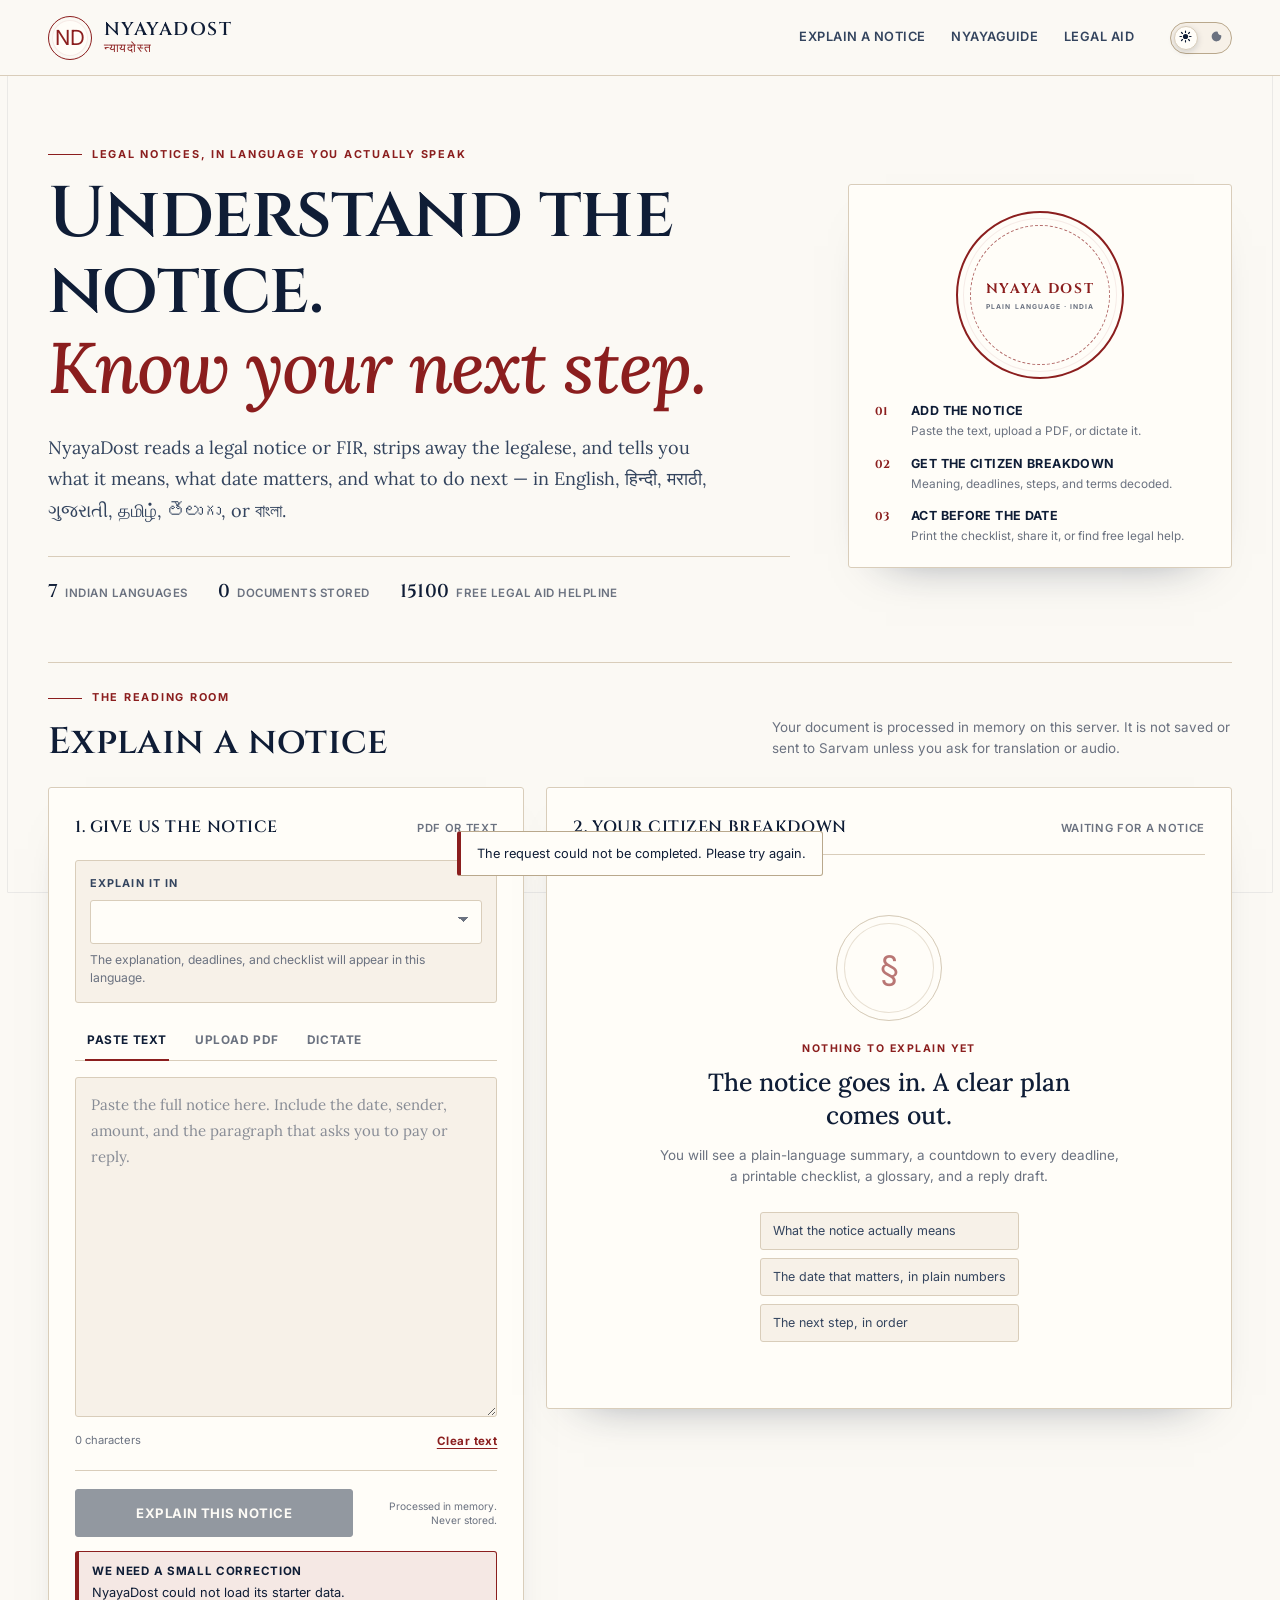
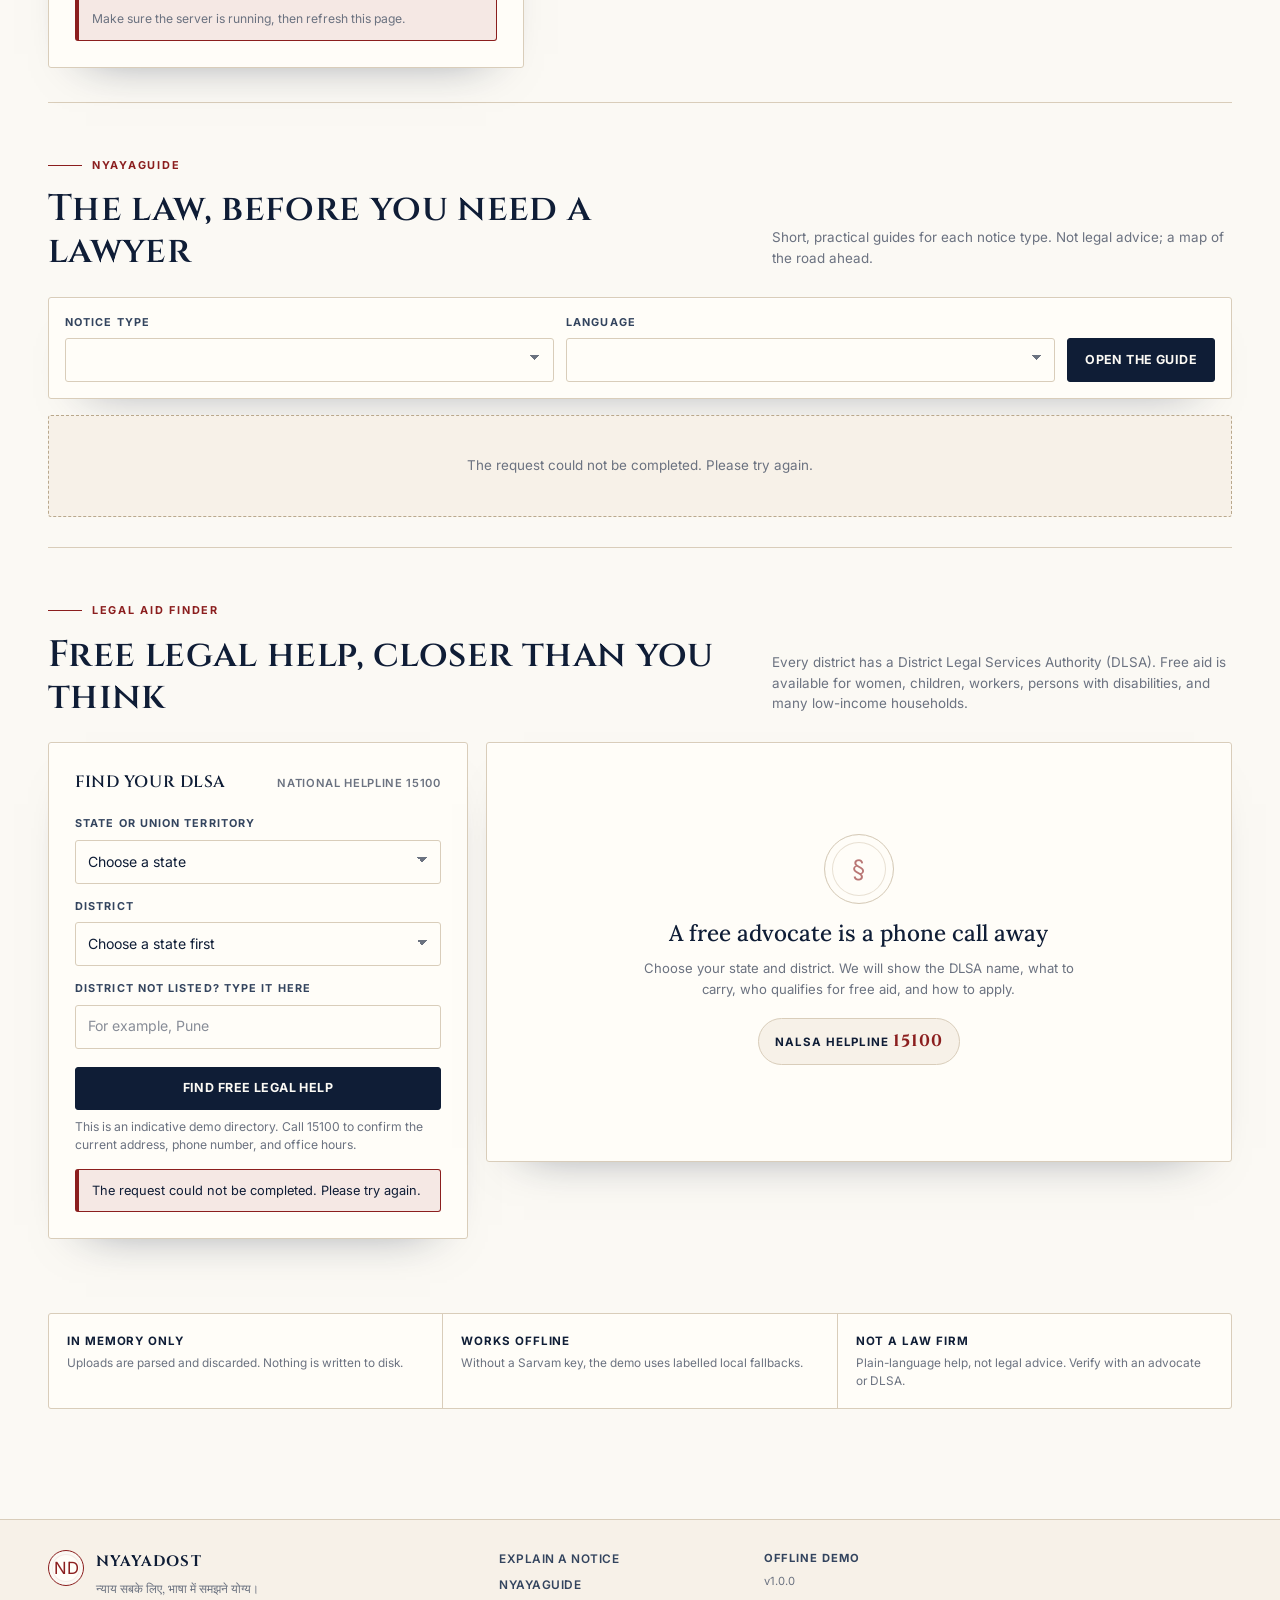
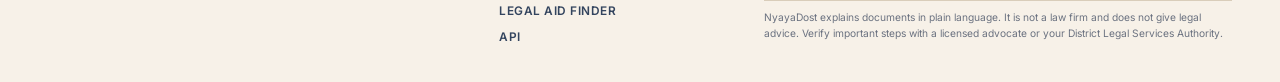
==== templates/index.html @ 3af2fdf5 "Removed Unnecessary Notices" ====
<!doctype html>
<html lang="en" data-theme="light">
<head>
  <meta charset="utf-8">
  <meta name="viewport" content="width=device-width, initial-scale=1">
  <meta name="description" content="NyayaDost explains Indian legal notices and FIRs in plain language, with deadlines, next steps, audio, and free legal aid.">
  <meta name="theme-color" content="#FBF9F4" media="(prefers-color-scheme: light)">
  <meta name="theme-color" content="#0D1117" media="(prefers-color-scheme: dark)">
  <title>NyayaDost — Legal notices in plain language</title>
  <script src="/static/js/theme-init.js"></script>
  <link rel="icon" href="/static/favicon.svg" type="image/svg+xml">
  <link rel="preconnect" href="https://fonts.googleapis.com">
  <link rel="preconnect" href="https://fonts.gstatic.com" crossorigin>
  <link href="https://fonts.googleapis.com/css2?family=Cinzel:wght@500;600;700&family=Inter:wght@400;500;600;700&family=Lora:ital,wght@0,400;0,500;0,600;1,400;1,500&display=swap" rel="stylesheet">
  <link rel="stylesheet" href="/static/css/styles.css">
  <script src="/static/js/app.js" defer></script>
</head>
<body>
  <a class="skip-link" href="#main">Skip to the main content</a>

  <header class="site-header">
    <div class="header-inner">
      <a class="brand" href="/" aria-label="NyayaDost home">
        <span class="brand-seal" aria-hidden="true">ND</span>
        <span class="brand-text">
          <span class="brand-name">NyayaDost</span>
          <span class="brand-native">न्यायदोस्त</span>
        </span>
      </a>

      <nav class="site-nav" aria-label="Primary navigation">
        <a href="#workspace">Explain a notice</a>
        <a href="#guide">NyayaGuide</a>
        <a href="#legal-aid">Legal Aid</a>
      </nav>

      <div class="header-actions">
        <span class="mode-chip" id="mode-chip" hidden></span>
        <button class="theme-toggle" id="theme-toggle" type="button" aria-label="Switch to dark mode" aria-pressed="false">
          <span class="theme-icon theme-icon-sun" aria-hidden="true"><svg class="icon" viewBox="0 0 16 16" width="13" height="13" fill="none" stroke="currentColor" stroke-width="1.4" stroke-linecap="round"><circle cx="8" cy="8" r="3.2" fill="currentColor" stroke="none"/><path d="M8 1.2v1.8M8 13v1.8M1.2 8H3M13 8h1.8M3.05 3.05l1.27 1.27M11.68 11.68l1.27 1.27M12.95 3.05l-1.27 1.27M4.32 11.68l-1.27 1.27"/></svg></span>
          <span class="theme-icon theme-icon-moon" aria-hidden="true"><svg class="icon" viewBox="0 0 16 16" width="13" height="13" fill="currentColor"><path d="M9.5 2.2A6 6 0 1 0 13.8 6.5 4.7 4.7 0 0 1 9.5 2.2z"/></svg></span>
          <span class="theme-knob" aria-hidden="true"></span>
        </button>
      </div>
    </div>
  </header>

  <main id="main">
    <section class="hero" aria-labelledby="hero-title">
      <div class="hero-copy">
        <p class="eyebrow"><span class="eyebrow-rule" aria-hidden="true"></span> Legal notices, in language you actually speak</p>
        <h1 id="hero-title">Understand the notice.<br><em>Know your next step.</em></h1>
        <p class="hero-lede">
          NyayaDost reads a legal notice or FIR, strips away the legalese, and tells you what it means,
          what date matters, and what to do next — in English, हिन्दी, मराठी, ગુજરાતી, தமிழ், తెలుగు, or বাংলা.
        </p>
        <div class="hero-meta" aria-label="Key promises">
          <span><strong>7</strong> Indian languages</span>
          <span><strong>0</strong> documents stored</span>
          <span><strong>15100</strong> free legal aid helpline</span>
        </div>
      </div>

      <aside class="hero-seal-card" aria-label="How NyayaDost works">
        <div class="seal" aria-hidden="true">
          <span class="seal-ring"></span>
          <span class="seal-center">
            <span class="seal-title">NYAYA DOST</span>
            <span class="seal-sub">PLAIN LANGUAGE · INDIA</span>
          </span>
        </div>
        <ol class="how-list">
          <li><span>01</span><div><strong>Add the notice</strong><p>Paste the text, upload a PDF, or dictate it.</p></div></li>
          <li><span>02</span><div><strong>Get the citizen breakdown</strong><p>Meaning, deadlines, steps, and terms decoded.</p></div></li>
          <li><span>03</span><div><strong>Act before the date</strong><p>Print the checklist, share it, or find free legal help.</p></div></li>
        </ol>
      </aside>
    </section>

    <section class="workspace" id="workspace" aria-labelledby="workspace-title">
      <div class="section-heading">
        <div>
          <p class="eyebrow"><span class="eyebrow-rule" aria-hidden="true"></span> The reading room</p>
          <h2 id="workspace-title">Explain a notice</h2>
        </div>
        <p class="section-note">Your document is processed in memory on this server. It is not saved or sent to Sarvam unless you ask for translation or audio.</p>
      </div>

      <div class="workspace-grid">
        <section class="panel input-panel" aria-labelledby="input-title">
          <div class="panel-head">
            <h3 id="input-title">1. Give us the notice</h3>
            <span class="panel-note">PDF or text</span>
          </div>

          <div class="language-field">
            <label for="language-select">Explain it in</label>
            <select id="language-select" aria-describedby="language-help"></select>
            <p id="language-help" class="field-hint">The explanation, deadlines, and checklist will appear in this language.</p>
          </div>

          <div class="input-tabs" role="tablist" aria-label="How to add the notice">
            <button type="button" class="input-tab is-active" id="tab-button-text" role="tab" aria-selected="true" aria-controls="tab-text" data-input-tab="text">Paste text</button>
            <button type="button" class="input-tab" id="tab-button-upload" role="tab" aria-selected="false" aria-controls="tab-upload" data-input-tab="upload">Upload PDF</button>
            <button type="button" class="input-tab" id="tab-button-dictate" role="tab" aria-selected="false" aria-controls="tab-dictate" data-input-tab="dictate">Dictate</button>
          </div>

          <div class="tab-panel" id="tab-text" role="tabpanel" aria-labelledby="tab-button-text">
            <label class="sr-only" for="notice-text">Paste the notice text</label>
            <textarea id="notice-text" rows="12" spellcheck="true" placeholder="Paste the full notice here. Include the date, sender, amount, and the paragraph that asks you to pay or reply."></textarea>
            <div class="textarea-meta">
              <span id="char-count">0 characters</span>
              <button type="button" class="text-button" id="clear-text">Clear text</button>
            </div>
          </div>

          <div class="tab-panel" id="tab-upload" role="tabpanel" aria-labelledby="tab-button-upload" hidden>
            <div class="dropzone" id="dropzone" tabindex="0" role="button" aria-label="Choose or drop a PDF notice">
              <strong>Drop a PDF here</strong>
              <span>or choose a file from your device</span>
              <span class="dropzone-hint">Text-based PDFs only · up to <span id="upload-limit">10</span> MB</span>
              <input type="file" id="pdf-input" accept="application/pdf,.pdf" hidden>
            </div>

            <div class="file-preview" id="file-preview" hidden>
              <div class="file-preview-head">
                <div>
                  <strong id="file-name">notice.pdf</strong>
                  <span id="file-size" class="field-hint"></span>
                </div>
                <button type="button" class="text-button" id="remove-file">Remove</button>
              </div>
              <div class="pdf-frame-wrap">
                <iframe id="pdf-frame" title="Preview of the selected PDF"></iframe>
              </div>
              <div class="pdf-controls" role="group" aria-label="PDF preview controls">
                <button type="button" class="button tiny" data-pdf-zoom="page-width">Fit width</button>
                <button type="button" class="button tiny" data-pdf-zoom="100">100%</button>
                <a class="button tiny" id="pdf-open" href="#" target="_blank" rel="noopener">Open in new tab</a>
              </div>
            </div>
            <p class="field-hint">Scanned image PDFs have no selectable text. If we cannot read yours, paste the text in the text tab.</p>
          </div>

          <div class="tab-panel" id="tab-dictate" role="tabpanel" aria-labelledby="tab-button-dictate" hidden>
            <div class="dictate-box">
              <button type="button" class="record-button" id="record-button" aria-pressed="false">
                <span class="record-dot" aria-hidden="true"></span>
                <span id="record-label">Start recording</span>
              </button>
              <p class="record-timer" id="record-timer">00:00</p>
              <p class="field-hint" id="record-hint">Speak the notice aloud. Your browser may ask for microphone permission.</p>
              <div class="record-actions" id="record-actions" hidden>
                <button type="button" class="button tiny" id="record-stop">Stop</button>
                <button type="button" class="button tiny" id="record-discard">Discard</button>
              </div>
              <audio id="record-playback" controls hidden></audio>
              <button type="button" class="button ghost" id="use-transcript" hidden>Use this transcript</button>
            </div>
            <p class="field-hint">No microphone? Upload an audio file instead.</p>
            <label class="file-inline">
              <span>Audio file</span>
              <input type="file" id="audio-input" accept="audio/*">
            </label>
          </div>

          <div class="input-actions">
            <button type="button" class="button primary" id="analyze-button" disabled>
              Explain this notice
            </button>
            <p class="privacy-note">Processed in memory. Never stored.</p>
          </div>
          <div class="inline-alert" id="input-error" role="alert" hidden></div>
        </section>

        <section class="panel result-panel" aria-labelledby="result-title" aria-live="polite">
          <div class="panel-head result-panel-head">
            <h3 id="result-title">2. Your citizen breakdown</h3>
            <span class="panel-note" id="result-panel-note">Waiting for a notice</span>
          </div>

          <div class="processing" id="processing" hidden aria-live="polite">
            <div class="processing-seal" aria-hidden="true"></div>
            <p class="processing-title">Reading the notice carefully</p>
            <ol class="processing-stages" id="processing-stages">
              <li data-stage="parse"><span class="stage-mark" aria-hidden="true"></span><div><strong>Parsing clauses</strong><p>Finding the sender, dates, amount, and legal sections.</p></div></li>
              <li data-stage="distil"><span class="stage-mark" aria-hidden="true"></span><div><strong>Distilling legalese</strong><p>Turning formal phrases into a plain-language explanation.</p></div></li>
              <li data-stage="translate"><span class="stage-mark" aria-hidden="true"></span><div><strong>Translating into vernacular</strong><p>Writing the summary, deadlines, and checklist in your language.</p></div></li>
            </ol>
          </div>

          <div class="empty-state" id="empty-state">
            <div class="empty-seal" aria-hidden="true">§</div>
            <p class="empty-kicker">Nothing to explain yet</p>
            <h4>The notice goes in. A clear plan comes out.</h4>
            <p>You will see a plain-language summary, a countdown to every deadline, a printable checklist, a glossary, and a reply draft.</p>
            <ul class="empty-list">
              <li>What the notice actually means</li>
              <li>The date that matters, in plain numbers</li>
              <li>The next step, in order</li>
            </ul>
          </div>

          <div id="result-root" hidden>
            <header class="result-header">
              <div class="result-header-main">
                <p class="result-kicker" id="result-kicker">Notice explained</p>
                <h4 id="result-type">Legal Notice</h4>
                <p class="result-statute" id="result-statute"></p>
              </div>
              <div class="result-header-side">
                <div class="confidence" id="confidence-badge">
                  <span class="confidence-ring" id="confidence-ring" aria-hidden="true"></span>
                  <span><strong id="confidence-value">—</strong><small>match confidence</small></span>
                </div>
                <div class="badge-row" id="badge-row"></div>
              </div>
            </header>

            <div class="result-warning" id="result-warning" hidden></div>

            <div class="result-tabs" role="tablist" aria-label="Result sections">
              <button type="button" class="result-tab is-active" role="tab" aria-selected="true" aria-controls="tab-breakdown" id="result-tab-button-breakdown" data-result-tab="breakdown">Citizen Breakdown</button>
              <button type="button" class="result-tab" role="tab" aria-selected="false" aria-controls="tab-original" id="result-tab-button-original" data-result-tab="original">Original Legalese</button>
              <button type="button" class="result-tab" role="tab" aria-selected="false" aria-controls="tab-glossary" id="result-tab-button-glossary" data-result-tab="glossary">Glossary</button>
              <button type="button" class="result-tab" role="tab" aria-selected="false" aria-controls="tab-reply" id="result-tab-button-reply" data-result-tab="reply">Reply Draft</button>
            </div>

            <div class="result-tab-panel" id="tab-breakdown" role="tabpanel" aria-labelledby="result-tab-button-breakdown">
              <article class="card summary-card">
                <div class="card-kicker"><span id="summary-label">What This Notice Means</span></div>
                <h5 id="summary-title">Summary</h5>
                <p class="summary-body" id="summary-body"></p>
                <div class="summary-actions">
                  <button type="button" class="button ghost small" id="speak-summary">Read aloud</button>
                  <button type="button" class="button ghost small" id="copy-summary">Copy</button>
                </div>
              </article>

              <div class="facts-strip" id="facts-strip" aria-label="Key facts"></div>

              <section class="deadline-section" aria-labelledby="deadline-title">
                <div class="card-heading">
                  <div>
                    <p class="card-kicker"><span id="deadline-label">Critical Deadlines</span></p>
                    <h5 id="deadline-title">The dates that matter</h5>
                  </div>
                  <p class="card-note">Counted from today in India Standard Time.</p>
                </div>
                <div class="deadline-grid" id="deadline-grid"></div>
              </section>

              <section class="card steps-card" aria-labelledby="steps-title">
                <div class="card-heading">
                  <div>
                    <p class="card-kicker"><span id="steps-label">Immediate Next Steps</span></p>
                    <h5 id="steps-title">Your checklist</h5>
                  </div>
                  <div class="steps-actions">
                    <button type="button" class="button tiny" id="print-button">Print</button>
                    <button type="button" class="button tiny" id="share-button">Share</button>
                  </div>
                </div>
                <div class="progress-track" aria-hidden="true"><span class="progress-fill" id="steps-progress-bar"></span></div>
                <p class="progress-label" id="steps-progress-label">0 of 0 steps completed</p>
                <ul class="steps-list" id="steps-list"></ul>
              </section>

              <section class="card audio-card" id="audio-card" aria-labelledby="audio-title">
                <div class="card-heading">
                  <div>
                    <p class="card-kicker"><span id="audio-label">Listen to this explanation</span></p>
                    <h5 id="audio-title">Audio in your language</h5>
                  </div>
                  <button type="button" class="button ghost small" id="audio-load">Load audio</button>
                </div>
                <div class="audio-player" id="audio-player" hidden>
                  <button type="button" class="play-button" id="audio-play" aria-label="Play audio">Play</button>
                  <div class="wave-wrap">
                    <canvas id="waveform" width="720" height="64" aria-hidden="true"></canvas>
                    <div class="wave-progress" id="wave-progress"></div>
                  </div>
                  <span class="audio-time" id="audio-time">0:00 / 0:00</span>
                </div>
                <div class="audio-controls" id="audio-controls" hidden>
                  <div class="speed-group" role="group" aria-label="Playback speed">
                    <button type="button" class="speed-button" data-speed="0.75">0.75×</button>
                    <button type="button" class="speed-button is-active" data-speed="1">1×</button>
                    <button type="button" class="speed-button" data-speed="1.25">1.25×</button>
                  </div>
                  <button type="button" class="button ghost small" id="device-voice">Use device voice</button>
                </div>
                <p class="field-hint" id="audio-note">Load a spoken explanation from Sarvam Bulbul, or use your device voice.</p>
              </section>
            </div>

            <div class="result-tab-panel" id="tab-original" role="tabpanel" aria-labelledby="result-tab-button-original" hidden>
              <div class="original-grid">
                <section class="card">
                  <div class="card-kicker"><span id="original-label">Original Legalese</span></div>
                  <pre class="original-text" id="original-text"></pre>
                </section>
                <section class="card translation-card">
                  <div class="card-kicker">Vernacular translation</div>
                  <p class="field-hint">Translate the original wording with Sarvam Mayura. In offline mode, key legal terms are replaced from a phrasebook and clearly labelled.</p>
                  <button type="button" class="button ghost small" id="translate-button">Translate the original</button>
                  <div class="inline-alert" id="translation-warning" role="status" hidden></div>
                  <pre class="translated-text" id="translated-text" hidden></pre>
                </section>
              </div>
            </div>

            <div class="result-tab-panel" id="tab-glossary" role="tabpanel" aria-labelledby="result-tab-button-glossary" hidden>
              <section class="card">
                <div class="card-kicker"><span id="glossary-label">Legal Terms, Decoded</span></div>
                <h5>Every term that could slow you down</h5>
                <dl class="glossary-list" id="glossary-list"></dl>
              </section>
            </div>

            <div class="result-tab-panel" id="tab-reply" role="tabpanel" aria-labelledby="result-tab-button-reply" hidden>
              <section class="card reply-card">
                <div class="card-kicker"><span id="reply-label">Reply Draft</span></div>
                <h5 id="reply-subject">Reply to the notice</h5>
                <p class="reply-note" id="reply-note"></p>
                <pre class="reply-template" id="reply-template"></pre>
                <div class="reply-actions">
                  <button type="button" class="button tiny" id="copy-reply">Copy draft</button>
                  <button type="button" class="button tiny" id="print-reply">Print draft</button>
                </div>
              </section>
            </div>

            <p class="result-disclaimer" id="result-disclaimer"></p>
          </div>
        </section>
      </div>
    </section>

    <section class="guide-section" id="guide" aria-labelledby="guide-title">
      <div class="section-heading">
        <div>
          <p class="eyebrow"><span class="eyebrow-rule" aria-hidden="true"></span> NyayaGuide</p>
          <h2 id="guide-title">The law, before you need a lawyer</h2>
        </div>
        <p class="section-note">Short, practical guides for each notice type. Not legal advice; a map of the road ahead.</p>
      </div>

      <div class="guide-controls">
        <div class="field">
          <label for="guide-type">Notice type</label>
          <select id="guide-type"></select>
        </div>
        <div class="field">
          <label for="guide-language">Language</label>
          <select id="guide-language"></select>
        </div>
        <button type="button" class="button primary" id="guide-load">Open the guide</button>
      </div>

      <div class="guide-content" id="guide-content" aria-live="polite">
        <div class="loading-block" id="guide-loading" hidden><span class="mini-spinner" aria-hidden="true"></span> Opening the guide…</div>
        <div class="guide-empty" id="guide-empty">
          <p>Choose a notice type to see the overview, documents to collect, timeline, common mistakes, and when to call a lawyer.</p>
        </div>
        <div id="guide-root" hidden>
          <div class="guide-header">
            <div>
              <p class="card-kicker" id="guide-type-label">NyayaGuide</p>
              <h3 id="guide-title-text">Guide</h3>
              <p class="guide-overview" id="guide-overview"></p>
            </div>
            <aside class="guide-native">
              <p class="card-kicker">In your language</p>
              <p id="guide-native-summary"></p>
            </aside>
          </div>
          <div class="guide-grid">
            <section class="card guide-steps-card">
              <h4>What to do, in order</h4>
              <ol class="guide-steps" id="guide-steps"></ol>
            </section>
            <aside class="guide-side">
              <section class="card">
                <h4>Documents to collect</h4>
                <ul class="plain-list" id="guide-documents"></ul>
              </section>
              <section class="card">
                <h4>When to call a lawyer</h4>
                <ul class="plain-list flag-list" id="guide-flags"></ul>
              </section>
            </aside>
            <section class="card">
              <h4>Timeline</h4>
              <ol class="timeline" id="guide-timeline"></ol>
            </section>
            <section class="card">
              <h4>Common mistakes</h4>
              <ul class="plain-list mistake-list" id="guide-mistakes"></ul>
            </section>
            <section class="card">
              <h4>Points for your reply</h4>
              <ul class="plain-list" id="guide-reply-points"></ul>
            </section>
            <aside class="card guide-disclaimer-card">
              <p class="card-kicker">Before you act</p>
              <p id="guide-disclaimer"></p>
            </aside>
          </div>
        </div>
      </div>
    </section>

    <section class="aid-section" id="legal-aid" aria-labelledby="aid-title">
      <div class="section-heading">
        <div>
          <p class="eyebrow"><span class="eyebrow-rule" aria-hidden="true"></span> Legal Aid Finder</p>
          <h2 id="aid-title">Free legal help, closer than you think</h2>
        </div>
        <p class="section-note">Every district has a District Legal Services Authority (DLSA). Free aid is available for women, children, workers, persons with disabilities, and many low-income households.</p>
      </div>

      <div class="aid-grid">
        <form class="panel aid-form" id="aid-form">
          <div class="panel-head">
            <h3>Find your DLSA</h3>
            <span class="panel-note">National helpline 15100</span>
          </div>
          <div class="field">
            <label for="aid-state">State or Union Territory</label>
            <select id="aid-state" required>
              <option value="">Choose a state</option>
            </select>
          </div>
          <div class="field">
            <label for="aid-district">District</label>
            <select id="aid-district" required>
              <option value="">Choose a state first</option>
            </select>
          </div>
          <div class="field">
            <label for="aid-district-other">District not listed? Type it here</label>
            <input type="text" id="aid-district-other" maxlength="80" placeholder="For example, Pune">
          </div>
          <button type="submit" class="button primary" id="aid-submit">Find free legal help</button>
          <p class="field-hint">This is an indicative demo directory. Call 15100 to confirm the current address, phone number, and office hours.</p>
          <div class="inline-alert" id="aid-error" role="alert" hidden></div>
        </form>

        <section class="panel aid-result-panel" aria-live="polite" aria-labelledby="aid-result-title">
          <div class="aid-empty" id="aid-empty">
            <div class="empty-seal small" aria-hidden="true">§</div>
            <h3 id="aid-result-title">A free advocate is a phone call away</h3>
            <p>Choose your state and district. We will show the DLSA name, what to carry, who qualifies for free aid, and how to apply.</p>
            <p class="aid-helpline">NALSA helpline <strong>15100</strong></p>
          </div>
          <div id="aid-root" hidden>
            <div class="aid-result-head">
              <div>
                <p class="card-kicker" id="aid-match-label">District Legal Services Authority</p>
                <h3 id="aid-dlsa-name">DLSA</h3>
                <p class="field-hint" id="aid-address"></p>
              </div>
              <span class="aid-badge" id="aid-badge">Matched</span>
            </div>
            <dl class="aid-facts">
              <div><dt>Helpline</dt><dd id="aid-phone"></dd></div>
              <div><dt>Hours</dt><dd id="aid-hours"></dd></div>
              <div><dt>Website</dt><dd><a id="aid-website" href="https://nalsa.gov.in" target="_blank" rel="noopener">nalsa.gov.in</a></dd></div>
            </dl>
            <p class="aid-note" id="aid-note"></p>
            <div class="aid-lists">
              <section><h4>Who can get free aid</h4><ul class="plain-list" id="aid-eligibility"></ul></section>
              <section><h4>What to carry</h4><ul class="plain-list" id="aid-documents"></ul></section>
              <section class="wide"><h4>How to apply</h4><ol class="guide-steps compact" id="aid-steps"></ol></section>
            </div>
          </div>
        </section>
      </div>
    </section>

    <section class="trust-strip" aria-label="Privacy and safety commitments">
      <div><strong>In memory only</strong><p>Uploads are parsed and discarded. Nothing is written to disk.</p></div>
      <div><strong>Works offline</strong><p>Without a Sarvam key, the demo uses labelled local fallbacks.</p></div>
      <div><strong>Not a law firm</strong><p>Plain-language help, not legal advice. Verify with an advocate or DLSA.</p></div>
    </section>
  </main>

  <footer class="site-footer">
    <div class="footer-inner">
      <div class="footer-brand">
        <span class="brand-seal small" aria-hidden="true">ND</span>
        <div>
          <strong>NyayaDost</strong>
          <p>न्याय सबके लिए, भाषा में समझने योग्य।</p>
        </div>
      </div>
      <div class="footer-links">
        <a href="#workspace">Explain a notice</a>
        <a href="#guide">NyayaGuide</a>
        <a href="#legal-aid">Legal Aid Finder</a>
        <a href="/api/docs">API</a>
      </div>
      <div class="footer-meta">
        <p id="footer-mode">Offline demo</p>
        <p><span id="footer-version">v1.0.0</span></p>
        <p class="footer-disclaimer">NyayaDost explains documents in plain language. It is not a law firm and does not give legal advice. Verify important steps with a licensed advocate or your District Legal Services Authority.</p>
      </div>
    </div>
  </footer>

  <div class="toast" id="toast" role="status" aria-live="polite" hidden></div>
</body>
</html>
---- static/css/styles.css ----
/* NyayaDost application styles. */

:root {
  --font-display: "Cinzel", "Georgia", "Times New Roman", serif;
  --font-legal: "Lora", "Georgia", "Times New Roman", serif;
  --font-ui: "Inter", -apple-system, BlinkMacSystemFont, "Segoe UI", Roboto, sans-serif;

  --bg: #fbf9f4;
  --bg-deep: #f2ebe1;
  --surface: #fffdf8;
  --surface-2: #f7f1e8;
  --surface-3: #f1e8db;
  --ink: #0f1d36;
  --ink-soft: #33445e;
  --ink-muted: #6b7280;
  --rule: #d9cdba;
  --rule-strong: #b9a88c;
  --rule-faint: rgba(15, 29, 54, 0.07);
  --stamp: #8b1e1e;
  --stamp-deep: #6f1414;
  --stamp-soft: rgba(139, 30, 30, 0.08);
  --gold: #9a7b4f;
  --gold-soft: rgba(154, 123, 79, 0.13);
  --ok: #2f6b4f;
  --ok-soft: rgba(47, 107, 79, 0.1);
  --warn: #9a5b12;
  --warn-soft: rgba(154, 91, 18, 0.1);
  --danger: #8b1e1e;
  --danger-soft: rgba(139, 30, 30, 0.09);
  --shadow-panel: 0 1px 0 rgba(255, 255, 255, 0.7) inset, 0 24px 48px -38px rgba(15, 29, 54, 0.55);
  --shadow-lift: 0 18px 38px -28px rgba(15, 29, 54, 0.6);
  --focus: 0 0 0 3px rgba(139, 30, 30, 0.22);
  --radius: 3px;
  --header-h: 76px;
  --max-w: 1240px;
  color-scheme: light;
}

[data-theme="dark"] {
  --bg: #0d1117;
  --bg-deep: #0a0e13;
  --surface: #141b24;
  --surface-2: #18212c;
  --surface-3: #1d2733;
  --ink: #e6edf3;
  --ink-soft: #c3ccd6;
  --ink-muted: #8b98a8;
  --rule: #2a3441;
  --rule-strong: #3d4a5c;
  --rule-faint: rgba(230, 237, 243, 0.06);
  --stamp: #c46a5f;
  --stamp-deep: #d98a7f;
  --stamp-soft: rgba(196, 106, 95, 0.13);
  --gold: #c5a880;
  --gold-soft: rgba(197, 168, 128, 0.14);
  --ok: #74b795;
  --ok-soft: rgba(116, 183, 149, 0.12);
  --warn: #d6a35c;
  --warn-soft: rgba(214, 163, 92, 0.13);
  --danger: #e07a6e;
  --danger-soft: rgba(224, 122, 110, 0.12);
  --shadow-panel: 0 1px 0 rgba(255, 255, 255, 0.04) inset, 0 28px 54px -40px rgba(0, 0, 0, 0.9);
  --shadow-lift: 0 22px 42px -30px rgba(0, 0, 0, 0.85);
  --focus: 0 0 0 3px rgba(197, 168, 128, 0.3);
  color-scheme: dark;
}

*,
*::before,
*::after {
  box-sizing: border-box;
}

html {
  scroll-behavior: smooth;
  scroll-padding-top: calc(var(--header-h) + 18px);
  -webkit-text-size-adjust: 100%;
}

body {
  margin: 0;
  min-height: 100vh;
  font-family: var(--font-ui);
  font-size: 16px;
  line-height: 1.6;
  color: var(--ink);
  background-color: var(--bg);
  -webkit-font-smoothing: antialiased;
}

::selection {
  background: var(--stamp);
  color: #fffdf8;
}

img,
svg,
canvas {
  max-width: 100%;
}

a {
  color: inherit;
  text-decoration-color: var(--rule-strong);
  text-underline-offset: 3px;
}

a:hover {
  color: var(--stamp);
  text-decoration-color: var(--stamp);
}

button,
input,
select,
textarea {
  font: inherit;
  color: inherit;
}

button {
  cursor: pointer;
}

[hidden] {
  display: none !important;
}

.sr-only {
  position: absolute;
  width: 1px;
  height: 1px;
  padding: 0;
  margin: -1px;
  overflow: hidden;
  clip: rect(0, 0, 0, 0);
  white-space: nowrap;
  border: 0;
}

.skip-link {
  position: fixed;
  left: 16px;
  top: -80px;
  z-index: 1000;
  padding: 10px 16px;
  background: var(--ink);
  color: var(--bg);
  border-radius: var(--radius);
  transition: top 0.2s ease;
}

.skip-link:focus {
  top: 16px;
}

:focus-visible {
  outline: 2px solid var(--stamp);
  outline-offset: 3px;
}

/* --------------------------------------------------------------------------
   Header
   -------------------------------------------------------------------------- */

.site-header {
  position: sticky;
  top: 0;
  z-index: 100;
  height: var(--header-h);
  border-bottom: 1px solid var(--rule);
  background: var(--bg);
}

.header-inner {
  max-width: var(--max-w);
  height: 100%;
  margin: 0 auto;
  padding: 0 28px;
  display: flex;
  align-items: center;
  gap: 28px;
}

.brand {
  display: inline-flex;
  align-items: center;
  gap: 12px;
  text-decoration: none;
  flex: 0 0 auto;
}

.brand:hover {
  color: var(--ink);
}

.brand-seal {
  width: 44px;
  height: 44px;
  display: grid;
  place-items: center;
  border: 1px solid var(--stamp);
  border-radius: 50%;
  color: var(--stamp);
  font-size: 1.3rem;
  box-shadow: inset 0 0 0 3px var(--bg), inset 0 0 0 4px var(--stamp-soft);
  background: var(--surface);
}

.brand-seal.small {
  width: 36px;
  height: 36px;
  font-size: 1.05rem;
}

.brand-text {
  display: flex;
  flex-direction: column;
  line-height: 1.05;
}

.brand-name {
  font-family: var(--font-display);
  font-size: 1.15rem;
  font-weight: 600;
  letter-spacing: 0.08em;
  text-transform: uppercase;
}

.brand-native {
  margin-top: 3px;
  font-family: var(--font-legal);
  font-size: 0.76rem;
  color: var(--stamp);
  letter-spacing: 0.06em;
}

.site-nav {
  display: flex;
  align-items: center;
  gap: 26px;
  margin-left: auto;
}

.site-nav a {
  position: relative;
  font-size: 0.8rem;
  font-weight: 600;
  letter-spacing: 0.035em;
  text-transform: uppercase;
  text-decoration: none;
  color: var(--ink-soft);
  padding: 8px 0;
}

.site-nav a::after {
  content: "";
  position: absolute;
  left: 0;
  right: 100%;
  bottom: 2px;
  height: 1px;
  background: var(--stamp);
  transition: right 0.25s ease;
}

.site-nav a:hover {
  color: var(--ink);
}

.site-nav a:hover::after {
  right: 0;
}

.header-actions {
  display: flex;
  align-items: center;
  gap: 14px;
  margin-left: 8px;
}

.mode-chip {
  display: inline-flex;
  align-items: center;
  gap: 7px;
  padding: 5px 10px;
  border: 1px solid var(--rule);
  border-radius: 999px;
  font-size: 0.66rem;
  font-weight: 700;
  letter-spacing: 0.08em;
  text-transform: uppercase;
  color: var(--ink-muted);
  background: var(--surface);
  white-space: nowrap;
}

.mode-chip::before {
  content: "";
  width: 6px;
  height: 6px;
  border-radius: 50%;
  background: var(--warn);
  box-shadow: 0 0 0 3px var(--warn-soft);
}

.mode-chip.is-live::before {
  background: var(--ok);
  box-shadow: 0 0 0 3px var(--ok-soft);
}

.theme-toggle {
  position: relative;
  width: 62px;
  height: 32px;
  padding: 0;
  border: 1px solid var(--rule-strong);
  border-radius: 999px;
  background: var(--surface-2);
  display: flex;
  align-items: center;
  justify-content: space-between;
  padding: 0 8px;
  transition: background 0.25s ease, border-color 0.25s ease;
}

.theme-icon {
  position: relative;
  z-index: 2;
  font-size: 0.72rem;
  line-height: 1;
  color: var(--ink-muted);
  transition: color 0.25s ease;
}

.theme-knob {
  position: absolute;
  top: 3px;
  left: 3px;
  width: 24px;
  height: 24px;
  border-radius: 50%;
  background: var(--surface);
  border: 1px solid var(--rule);
  box-shadow: 0 2px 6px rgba(15, 29, 54, 0.16);
  transition: transform 0.32s cubic-bezier(0.2, 0.8, 0.2, 1), background 0.25s ease;
}

[data-theme="dark"] .theme-knob {
  transform: translateX(30px);
  background: var(--gold);
  border-color: var(--gold);
}

[data-theme="light"] .theme-icon-sun,
[data-theme="dark"] .theme-icon-moon {
  color: var(--ink);
}

/* --------------------------------------------------------------------------
   Shared layout and type
   -------------------------------------------------------------------------- */

main {
  max-width: var(--max-w);
  margin: 0 auto;
  padding: 0 28px 80px;
}

.eyebrow {
  display: flex;
  align-items: center;
  gap: 10px;
  margin: 0 0 14px;
  font-size: 0.68rem;
  font-weight: 700;
  letter-spacing: 0.16em;
  text-transform: uppercase;
  color: var(--stamp);
}

.eyebrow-rule {
  display: inline-block;
  width: 34px;
  height: 1px;
  background: var(--stamp);
}

.section-heading {
  display: flex;
  align-items: flex-end;
  justify-content: space-between;
  gap: 30px;
  margin-bottom: 24px;
}

.section-heading h2 {
  margin: 0;
  font-family: var(--font-display);
  font-size: clamp(1.6rem, 3vw, 2.3rem);
  font-weight: 600;
  letter-spacing: 0.01em;
  line-height: 1.15;
}

.section-note {
  max-width: 460px;
  margin: 0 0 4px;
  font-size: 0.84rem;
  line-height: 1.55;
  color: var(--ink-muted);
}

.panel {
  position: relative;
  background: var(--surface);
  border: 1px solid var(--rule);
  border-radius: var(--radius);
  box-shadow: var(--shadow-panel);
  padding: 26px;
}

.panel-head {
  display: flex;
  align-items: baseline;
  justify-content: space-between;
  gap: 16px;
  margin-bottom: 20px;
}

.panel-head h3 {
  margin: 0;
  font-family: var(--font-display);
  font-size: 1.02rem;
  font-weight: 600;
  letter-spacing: 0.035em;
  text-transform: uppercase;
}

.panel-note {
  font-size: 0.7rem;
  font-weight: 600;
  letter-spacing: 0.06em;
  text-transform: uppercase;
  color: var(--ink-muted);
  text-align: right;
}

.card {
  background: var(--surface);
  border: 1px solid var(--rule);
  border-radius: var(--radius);
  padding: 22px;
}

.card h4,
.card h5 {
  margin: 0 0 12px;
  font-family: var(--font-display);
  font-weight: 600;
  letter-spacing: 0.02em;
}

.card h4 {
  font-size: 1rem;
}

.card h5 {
  font-size: 1.12rem;
}

.card-kicker {
  display: flex;
  align-items: center;
  gap: 8px;
  margin: 0 0 12px;
  font-size: 0.68rem;
  font-weight: 700;
  letter-spacing: 0.13em;
  text-transform: uppercase;
  color: var(--stamp);
}

.card-kicker span[aria-hidden="true"] {
  font-size: 0.85rem;
}

.card-heading {
  display: flex;
  align-items: flex-start;
  justify-content: space-between;
  gap: 20px;
  margin-bottom: 16px;
}

.card-heading .card-kicker {
  margin-bottom: 5px;
}

.card-heading h5 {
  margin: 0;
}

.card-note {
  max-width: 240px;
  margin: 2px 0 0;
  font-size: 0.72rem;
  line-height: 1.45;
  color: var(--ink-muted);
  text-align: right;
}

.field-hint {
  margin: 8px 0 0;
  font-size: 0.76rem;
  line-height: 1.55;
  color: var(--ink-muted);
}

/* --------------------------------------------------------------------------
   Buttons, fields, alerts
   -------------------------------------------------------------------------- */

.button {
  display: inline-flex;
  align-items: center;
  justify-content: center;
  gap: 8px;
  min-height: 42px;
  padding: 0.66rem 1.05rem;
  border: 1px solid var(--rule-strong);
  border-radius: var(--radius);
  background: var(--surface);
  color: var(--ink);
  font-family: var(--font-ui);
  font-size: 0.78rem;
  font-weight: 700;
  letter-spacing: 0.035em;
  text-decoration: none;
  text-transform: uppercase;
  transition: transform 0.16s ease, background 0.16s ease, border-color 0.16s ease, color 0.16s ease, box-shadow 0.16s ease;
}

.button:hover {
  border-color: var(--ink);
  transform: translateY(-1px);
  box-shadow: var(--shadow-lift);
}

.button:active {
  transform: translateY(0);
}

.button.primary {
  background: var(--ink);
  border-color: var(--ink);
  color: var(--bg);
}

[data-theme="dark"] .button.primary {
  color: #10161d;
}

.button.primary:hover {
  background: var(--stamp);
  border-color: var(--stamp);
  color: #fffdf8;
}

.button.ghost {
  background: transparent;
}

.button.ghost:hover {
  background: var(--stamp-soft);
  border-color: var(--stamp);
  color: var(--stamp);
}

.button.tiny {
  min-height: 32px;
  padding: 0.36rem 0.66rem;
  font-size: 0.68rem;
}

.button:disabled {
  opacity: 0.45;
  cursor: not-allowed;
  transform: none;
  box-shadow: none;
}

.text-button {
  padding: 0;
  border: 0;
  background: none;
  color: var(--stamp);
  font-size: 0.72rem;
  font-weight: 700;
  letter-spacing: 0.04em;
  text-decoration: underline;
  text-underline-offset: 3px;
}

.text-button:hover {
  color: var(--stamp-deep);
}

.field {
  display: flex;
  flex-direction: column;
  gap: 7px;
}

.field label,
.language-field label {
  font-size: 0.68rem;
  font-weight: 700;
  letter-spacing: 0.1em;
  text-transform: uppercase;
  color: var(--ink-soft);
}

input[type="text"],
select,
textarea {
  width: 100%;
  border: 1px solid var(--rule);
  border-radius: var(--radius);
  background: var(--surface);
  color: var(--ink);
  transition: border-color 0.16s ease, box-shadow 0.16s ease, background 0.16s ease;
}

input[type="text"],
select {
  min-height: 44px;
  padding: 0 12px;
  font-size: 0.88rem;
}

select {
  appearance: none;
  background-image:
    linear-gradient(45deg, transparent 50%, var(--ink-muted) 50%),
    linear-gradient(135deg, var(--ink-muted) 50%, transparent 50%);
  background-position:
    calc(100% - 18px) calc(50% - 2px),
    calc(100% - 13px) calc(50% - 2px);
  background-size: 5px 5px, 5px 5px;
  background-repeat: no-repeat;
  padding-right: 34px;
}

textarea {
  min-height: 248px;
  padding: 14px 15px;
  font-family: var(--font-legal);
  font-size: 0.94rem;
  line-height: 1.72;
  resize: vertical;
  background: var(--surface-2);
}

input[type="text"]:focus,
select:focus,
textarea:focus {
  outline: none;
  border-color: var(--stamp);
  box-shadow: var(--focus);
  background-color: var(--surface);
}

input::placeholder,
textarea::placeholder {
  color: var(--ink-muted);
  opacity: 0.8;
}

.inline-alert {
  margin-top: 14px;
  padding: 11px 13px;
  border: 1px solid var(--danger);
  border-left-width: 4px;
  border-radius: var(--radius);
  background: var(--danger-soft);
  color: var(--ink);
  font-size: 0.8rem;
  line-height: 1.5;
}

.inline-alert.is-info {
  border-color: var(--gold);
  background: var(--gold-soft);
}

.inline-alert strong {
  display: block;
  margin-bottom: 2px;
  font-size: 0.72rem;
  letter-spacing: 0.06em;
  text-transform: uppercase;
}

/* --------------------------------------------------------------------------
   Hero
   -------------------------------------------------------------------------- */

.hero {
  display: grid;
  grid-template-columns: minmax(0, 1.45fr) minmax(300px, 0.75fr);
  gap: 58px;
  align-items: center;
  padding: 70px 0 56px;
}

.hero-copy h1 {
  margin: 0;
  font-family: var(--font-display);
  font-size: clamp(2.45rem, 5.6vw, 4.65rem);
  font-weight: 600;
  line-height: 1.06;
  letter-spacing: -0.01em;
}

.hero-copy h1 em {
  display: inline-block;
  font-family: var(--font-legal);
  font-style: italic;
  font-weight: 500;
  color: var(--stamp);
  letter-spacing: -0.02em;
}

.hero-lede {
  max-width: 660px;
  margin: 22px 0 0;
  font-family: var(--font-legal);
  font-size: clamp(1rem, 1.5vw, 1.13rem);
  line-height: 1.72;
  color: var(--ink-soft);
}

.hero-meta {
  display: flex;
  flex-wrap: wrap;
  gap: 12px 30px;
  margin-top: 30px;
  padding-top: 20px;
  border-top: 1px solid var(--rule);
}

.hero-meta span {
  display: inline-flex;
  align-items: baseline;
  gap: 7px;
  font-size: 0.72rem;
  font-weight: 600;
  letter-spacing: 0.04em;
  text-transform: uppercase;
  color: var(--ink-muted);
}

.hero-meta strong {
  font-family: var(--font-display);
  font-size: 1.16rem;
  font-weight: 600;
  color: var(--ink);
  letter-spacing: 0.02em;
}

.hero-seal-card {
  padding: 26px 26px 22px;
  border: 1px solid var(--rule);
  border-radius: var(--radius);
  background: var(--surface);
  box-shadow: var(--shadow-panel);
}

.hero-seal-card::before {
  content: "";
  position: absolute;
  inset: 7px;
  border: 1px solid var(--rule-faint);
  border-radius: 1px;
  pointer-events: none;
}

.seal {
  position: relative;
  width: 168px;
  height: 168px;
  margin: 0 auto 22px;
  display: grid;
  place-items: center;
  border: 2px solid var(--stamp);
  border-radius: 50%;
  color: var(--stamp);
  box-shadow:
    inset 0 0 0 5px var(--surface),
    inset 0 0 0 6px var(--stamp-soft);
}

.seal-ring {
  position: absolute;
  inset: 12px;
  border: 1px dashed var(--stamp);
  border-radius: 50%;
  opacity: 0.65;
}

.seal-center {
  display: flex;
  flex-direction: column;
  align-items: center;
  gap: 2px;
  text-align: center;
}

.seal-title {
  font-family: var(--font-display);
  font-size: 0.86rem;
  font-weight: 700;
  letter-spacing: 0.12em;
}

.seal-sub {
  font-size: 0.42rem;
  font-weight: 700;
  letter-spacing: 0.15em;
  color: var(--ink-muted);
}

.how-list {
  list-style: none;
  margin: 0;
  padding: 0;
  display: grid;
  gap: 13px;
}

.how-list li {
  display: grid;
  grid-template-columns: 26px 1fr;
  gap: 10px;
  align-items: start;
}

.how-list li > span {
  padding-top: 2px;
  font-family: var(--font-display);
  font-size: 0.72rem;
  font-weight: 700;
  color: var(--stamp);
}

.how-list strong {
  display: block;
  font-size: 0.78rem;
  letter-spacing: 0.03em;
  text-transform: uppercase;
}

.how-list p {
  margin: 2px 0 0;
  font-size: 0.74rem;
  line-height: 1.45;
  color: var(--ink-muted);
}

/* --------------------------------------------------------------------------
   Workspace
   -------------------------------------------------------------------------- */

.workspace {
  padding: 26px 0 34px;
  border-top: 1px solid var(--rule);
}

.workspace-grid {
  display: grid;
  grid-template-columns: minmax(340px, 0.82fr) minmax(0, 1.18fr);
  gap: 22px;
  align-items: start;
}

.input-panel {
  position: sticky;
  top: calc(var(--header-h) + 16px);
}

.language-field {
  display: flex;
  flex-direction: column;
  gap: 7px;
  padding: 14px;
  border: 1px solid var(--rule);
  border-radius: var(--radius);
  background: var(--surface-2);
  margin-bottom: 18px;
}

.language-field .field-hint {
  margin-top: 0;
}

.input-tabs {
  display: flex;
  gap: 4px;
  border-bottom: 1px solid var(--rule);
  margin-bottom: 16px;
}

.input-tab {
  position: relative;
  padding: 10px 12px;
  border: 0;
  background: transparent;
  color: var(--ink-muted);
  font-size: 0.74rem;
  font-weight: 700;
  letter-spacing: 0.05em;
  text-transform: uppercase;
  transition: color 0.16s ease;
}

.input-tab::after {
  content: "";
  position: absolute;
  left: 10px;
  right: 10px;
  bottom: -1px;
  height: 2px;
  background: var(--stamp);
  transform: scaleX(0);
  transition: transform 0.2s ease;
}

.input-tab:hover {
  color: var(--ink);
}

.input-tab.is-active {
  color: var(--ink);
}

.input-tab.is-active::after {
  transform: scaleX(1);
}

.textarea-meta {
  display: flex;
  align-items: center;
  justify-content: space-between;
  gap: 12px;
  margin-top: 7px;
  font-size: 0.7rem;
  color: var(--ink-muted);
}


.dropzone {
  display: flex;
  flex-direction: column;
  align-items: center;
  justify-content: center;
  gap: 5px;
  min-height: 190px;
  padding: 26px;
  border: 1px dashed var(--rule-strong);
  border-radius: var(--radius);
  background:
    radial-gradient(circle at 50% 0%, var(--stamp-soft), transparent 60%),
    var(--surface-2);
  text-align: center;
  transition: border-color 0.18s ease, background 0.18s ease, transform 0.18s ease;
}

.dropzone:hover,
.dropzone.is-dragging {
  border-color: var(--stamp);
  background:
    radial-gradient(circle at 50% 0%, var(--stamp-soft), transparent 65%),
    var(--surface-3);
  transform: translateY(-1px);
}

.dropzone strong {
  font-family: var(--font-legal);
  font-size: 1rem;
}

.dropzone > span:not(.dropzone-hint) {
  font-size: 0.78rem;
  color: var(--ink-muted);
}

.dropzone-hint {
  margin-top: 8px;
  font-size: 0.66rem;
  letter-spacing: 0.04em;
  text-transform: uppercase;
  color: var(--ink-muted);
}

.file-preview {
  margin-top: 14px;
  border: 1px solid var(--rule);
  border-radius: var(--radius);
  background: var(--surface);
  overflow: hidden;
}

.file-preview-head {
  display: flex;
  align-items: center;
  justify-content: space-between;
  gap: 14px;
  padding: 11px 13px;
  border-bottom: 1px solid var(--rule);
  background: var(--surface-2);
}

.file-preview-head strong {
  display: block;
  font-size: 0.8rem;
  overflow-wrap: anywhere;
}

.file-preview-head .field-hint {
  margin: 1px 0 0;
}

.pdf-frame-wrap {
  height: 330px;
  background: var(--surface-3);
}

.pdf-frame-wrap iframe {
  width: 100%;
  height: 100%;
  border: 0;
  background: #fff;
}

.pdf-controls {
  display: flex;
  flex-wrap: wrap;
  gap: 7px;
  padding: 9px;
  border-top: 1px solid var(--rule);
}

.dictate-box {
  display: flex;
  flex-direction: column;
  align-items: center;
  gap: 8px;
  padding: 26px 18px;
  border: 1px dashed var(--rule-strong);
  border-radius: var(--radius);
  background: var(--surface-2);
  text-align: center;
}

.record-button {
  display: inline-flex;
  align-items: center;
  gap: 9px;
  padding: 12px 20px;
  border: 1px solid var(--stamp);
  border-radius: 999px;
  background: var(--surface);
  color: var(--stamp);
  font-size: 0.78rem;
  font-weight: 700;
  letter-spacing: 0.04em;
  text-transform: uppercase;
  transition: background 0.16s ease, color 0.16s ease;
}

.record-button:hover,
.record-button[aria-pressed="true"] {
  background: var(--stamp);
  color: #fffdf8;
}

.record-dot {
  width: 9px;
  height: 9px;
  border-radius: 50%;
  background: currentColor;
}

.record-button[aria-pressed="true"] .record-dot {
  animation: record-pulse 1.2s ease-in-out infinite;
}

@keyframes record-pulse {
  0%, 100% { opacity: 1; transform: scale(1); }
  50% { opacity: 0.35; transform: scale(0.72); }
}

.record-timer {
  margin: 0;
  font-family: var(--font-display);
  font-size: 1.4rem;
  letter-spacing: 0.08em;
  color: var(--ink);
}

.record-actions {
  display: flex;
  gap: 8px;
}

#record-playback {
  width: 100%;
  max-width: 340px;
  height: 36px;
}

.file-inline {
  display: flex;
  align-items: center;
  justify-content: space-between;
  gap: 12px;
  margin-top: 12px;
  padding: 10px 12px;
  border: 1px solid var(--rule);
  border-radius: var(--radius);
  background: var(--surface);
  font-size: 0.76rem;
  font-weight: 600;
}

.file-inline input {
  max-width: 190px;
  font-size: 0.72rem;
}

.input-actions {
  display: flex;
  align-items: center;
  gap: 14px;
  margin-top: 20px;
  padding-top: 18px;
  border-top: 1px solid var(--rule);
}

.input-actions .button.primary {
  flex: 1 1 auto;
  min-height: 48px;
  font-size: 0.82rem;
}

.privacy-note {
  flex: 0 0 auto;
  margin: 0;
  max-width: 130px;
  font-size: 0.64rem;
  line-height: 1.4;
  color: var(--ink-muted);
  text-align: right;
}

/* --------------------------------------------------------------------------
   Result panel
   -------------------------------------------------------------------------- */

.result-panel {
  min-height: 620px;
}

.result-panel-head {
  padding-bottom: 14px;
  border-bottom: 1px solid var(--rule);
}

.processing {
  padding: 34px 10px 20px;
  text-align: center;
}

.processing-seal {
  position: relative;
  width: 76px;
  height: 76px;
  margin: 0 auto 18px;
  display: grid;
  place-items: center;
  border: 1px dashed var(--stamp);
  border-radius: 50%;
  color: var(--stamp);
  font-size: 1.5rem;
  animation: seal-spin 5s linear infinite;
}

.processing-seal::after {
  content: "";
  position: absolute;
  inset: 8px;
  border: 1px solid var(--rule);
  border-radius: 50%;
}

@keyframes seal-spin {
  to { transform: rotate(360deg); }
}

.processing-title {
  margin: 0 0 22px;
  font-family: var(--font-display);
  font-size: 1.2rem;
  letter-spacing: 0.02em;
}

.processing-stages {
  list-style: none;
  max-width: 470px;
  margin: 0 auto;
  padding: 0;
  display: grid;
  gap: 12px;
  text-align: left;
}

.processing-stages li {
  display: grid;
  grid-template-columns: 28px 1fr;
  gap: 12px;
  padding: 12px 14px;
  border: 1px solid var(--rule);
  border-radius: var(--radius);
  background: var(--surface);
  opacity: 0.55;
  transition: opacity 0.25s ease, border-color 0.25s ease, background 0.25s ease;
}

.processing-stages li.is-active {
  opacity: 1;
  border-color: var(--stamp);
  background: var(--stamp-soft);
}

.processing-stages li.is-done {
  opacity: 1;
  border-color: var(--ok);
  background: var(--ok-soft);
}

.stage-mark {
  position: relative;
  width: 22px;
  height: 22px;
  margin-top: 1px;
  border: 1px solid var(--rule-strong);
  border-radius: 50%;
  background: var(--surface);
}

.processing-stages li.is-active .stage-mark {
  border-color: var(--stamp);
  border-top-color: transparent;
  animation: seal-spin 0.9s linear infinite;
}

.processing-stages li.is-done .stage-mark {
  border-color: var(--ok);
  background: var(--ok);
}

.processing-stages li.is-done .stage-mark::after {
  content: "";
  position: absolute;
  top: 50%;
  left: 50%;
  width: 9px;
  height: 5px;
  margin: -4px 0 0 -5px;
  border-left: 2px solid var(--surface);
  border-bottom: 2px solid var(--surface);
  transform: rotate(-45deg);
}

.processing-stages strong {
  display: block;
  font-size: 0.82rem;
}

.processing-stages p {
  margin: 2px 0 0;
  font-size: 0.74rem;
  line-height: 1.45;
  color: var(--ink-muted);
}

.empty-state {
  display: flex;
  flex-direction: column;
  align-items: center;
  justify-content: center;
  min-height: 500px;
  padding: 40px 26px;
  text-align: center;
}

.empty-seal {
  width: 106px;
  height: 106px;
  display: grid;
  place-items: center;
  margin-bottom: 20px;
  border: 1px solid var(--rule-strong);
  border-radius: 50%;
  color: var(--stamp);
  font-size: 2.2rem;
  opacity: 0.6;
  box-shadow: inset 0 0 0 7px var(--surface), inset 0 0 0 8px var(--rule);
}

.empty-seal.small {
  width: 70px;
  height: 70px;
  font-size: 1.5rem;
  margin-bottom: 14px;
}

.empty-kicker {
  margin: 0 0 8px;
  font-size: 0.66rem;
  font-weight: 700;
  letter-spacing: 0.14em;
  text-transform: uppercase;
  color: var(--stamp);
}

.empty-state h4 {
  max-width: 420px;
  margin: 0;
  font-family: var(--font-legal);
  font-size: clamp(1.2rem, 2.3vw, 1.55rem);
  font-weight: 500;
  line-height: 1.35;
}

.empty-state > p:not(.empty-kicker) {
  max-width: 470px;
  margin: 12px 0 0;
  font-size: 0.84rem;
  line-height: 1.6;
  color: var(--ink-muted);
}

.empty-list {
  list-style: none;
  margin: 24px 0 0;
  padding: 0;
  display: grid;
  gap: 8px;
  text-align: left;
}

.empty-list li {
  display: flex;
  align-items: center;
  gap: 10px;
  padding: 8px 12px;
  border: 1px solid var(--rule);
  border-radius: var(--radius);
  background: var(--surface-2);
  font-size: 0.78rem;
  color: var(--ink-soft);
}

.result-header {
  display: flex;
  align-items: flex-start;
  justify-content: space-between;
  gap: 20px;
  padding: 22px 0 18px;
}

.result-kicker {
  margin: 0 0 4px;
  font-size: 0.64rem;
  font-weight: 700;
  letter-spacing: 0.13em;
  text-transform: uppercase;
  color: var(--stamp);
}

.result-header h4 {
  margin: 0;
  font-family: var(--font-display);
  font-size: clamp(1.35rem, 2.6vw, 1.9rem);
  font-weight: 600;
  line-height: 1.18;
}

.result-statute {
  margin: 6px 0 0;
  font-size: 0.76rem;
  line-height: 1.45;
  color: var(--ink-muted);
}

.result-header-side {
  display: flex;
  flex-direction: column;
  align-items: flex-end;
  gap: 9px;
  flex: 0 0 auto;
}

.confidence {
  display: flex;
  align-items: center;
  gap: 9px;
  text-align: right;
}

.confidence-ring {
  position: relative;
  width: 42px;
  height: 42px;
  border-radius: 50%;
  background: conic-gradient(var(--gold) calc(var(--confidence, 0) * 1%), var(--rule) 0);
  flex: 0 0 auto;
}

.confidence-ring::after {
  content: "";
  position: absolute;
  inset: 5px;
  border-radius: 50%;
  background: var(--surface);
}

.confidence strong {
  display: block;
  font-family: var(--font-display);
  font-size: 1rem;
  line-height: 1;
}

.confidence small {
  display: block;
  margin-top: 2px;
  font-size: 0.58rem;
  letter-spacing: 0.07em;
  text-transform: uppercase;
  color: var(--ink-muted);
}

.badge-row {
  display: flex;
  flex-wrap: wrap;
  justify-content: flex-end;
  gap: 5px;
}

.badge {
  display: inline-flex;
  align-items: center;
  gap: 4px;
  padding: 3px 7px;
  border: 1px solid var(--rule);
  border-radius: 999px;
  background: var(--surface-2);
  font-size: 0.58rem;
  font-weight: 700;
  letter-spacing: 0.06em;
  text-transform: uppercase;
  color: var(--ink-muted);
}

.badge.is-live {
  border-color: var(--ok);
  color: var(--ok);
  background: var(--ok-soft);
}

.badge.is-offline {
  border-color: var(--gold);
  color: var(--warn);
  background: var(--gold-soft);
}

.badge.is-warning {
  border-color: var(--danger);
  color: var(--danger);
  background: var(--danger-soft);
}

.result-warning {
  margin: 0 0 16px;
  padding: 11px 13px;
  border: 1px solid var(--warn);
  border-left-width: 4px;
  border-radius: var(--radius);
  background: var(--warn-soft);
  font-size: 0.78rem;
  line-height: 1.5;
}

.result-tabs {
  display: flex;
  gap: 2px;
  overflow-x: auto;
  border-bottom: 1px solid var(--rule);
  scrollbar-width: thin;
}

.result-tab {
  position: relative;
  flex: 0 0 auto;
  padding: 11px 13px;
  border: 0;
  background: transparent;
  color: var(--ink-muted);
  font-size: 0.7rem;
  font-weight: 700;
  letter-spacing: 0.06em;
  text-transform: uppercase;
  white-space: nowrap;
  transition: color 0.16s ease;
}

.result-tab::after {
  content: "";
  position: absolute;
  left: 10px;
  right: 10px;
  bottom: -1px;
  height: 2px;
  background: var(--stamp);
  transform: scaleX(0);
  transition: transform 0.2s ease;
}

.result-tab:hover {
  color: var(--ink);
}

.result-tab.is-active {
  color: var(--ink);
}

.result-tab.is-active::after {
  transform: scaleX(1);
}

.result-tab-panel {
  padding-top: 18px;
  animation: panel-in 0.3s ease both;
}

@keyframes panel-in {
  from { opacity: 0; transform: translateY(5px); }
  to { opacity: 1; transform: translateY(0); }
}

.summary-card {
  position: relative;
  border-left: 4px solid var(--stamp);
  background:
    linear-gradient(180deg, var(--surface), var(--surface-2));
  padding: 24px 24px 20px;
}

.summary-card h5 {
  font-family: var(--font-display);
  font-size: 1.05rem;
  letter-spacing: 0.04em;
  text-transform: uppercase;
}

.summary-body {
  margin: 0;
  font-family: var(--font-legal);
  font-size: clamp(1.02rem, 1.6vw, 1.14rem);
  line-height: 1.75;
  color: var(--ink);
}

.summary-actions {
  display: flex;
  flex-wrap: wrap;
  gap: 8px;
  margin-top: 18px;
  padding-top: 14px;
  border-top: 1px dashed var(--rule);
}

.facts-strip {
  display: grid;
  grid-template-columns: repeat(auto-fit, minmax(135px, 1fr));
  gap: 1px;
  margin: 16px 0;
  border: 1px solid var(--rule);
  border-radius: var(--radius);
  background: var(--rule);
  overflow: hidden;
}

.fact-item {
  padding: 12px 14px;
  background: var(--surface);
}

.fact-label {
  display: block;
  margin-bottom: 3px;
  font-size: 0.58rem;
  font-weight: 700;
  letter-spacing: 0.1em;
  text-transform: uppercase;
  color: var(--ink-muted);
}

.fact-value {
  display: block;
  font-size: 0.8rem;
  font-weight: 600;
  line-height: 1.4;
  overflow-wrap: anywhere;
}

.deadline-section {
  margin: 18px 0;
  padding: 20px;
  border: 1px solid var(--rule);
  border-radius: var(--radius);
  background: var(--surface);
}

.deadline-grid {
  display: grid;
  grid-template-columns: repeat(auto-fit, minmax(220px, 1fr));
  gap: 12px;
}

.deadline-card {
  position: relative;
  padding: 16px;
  border: 1px solid var(--rule);
  border-left: 4px solid var(--gold);
  border-radius: var(--radius);
  background: var(--surface-2);
}

.deadline-card.severity-critical {
  border-left-color: var(--danger);
  background: linear-gradient(180deg, var(--danger-soft), var(--surface-2));
}

.deadline-card.severity-warning {
  border-left-color: var(--warn);
  background: linear-gradient(180deg, var(--warn-soft), var(--surface-2));
}

.deadline-card.severity-normal {
  border-left-color: var(--ok);
}

.deadline-top {
  display: flex;
  align-items: flex-start;
  justify-content: space-between;
  gap: 12px;
}

.deadline-days {
  display: flex;
  flex-direction: column;
  line-height: 1;
  flex: 0 0 auto;
}

.deadline-days strong {
  font-family: var(--font-display);
  font-size: 1.9rem;
  font-weight: 600;
  color: var(--stamp);
}

.deadline-card.severity-warning .deadline-days strong {
  color: var(--warn);
}

.deadline-card.severity-normal .deadline-days strong {
  color: var(--ok);
}

.deadline-days small {
  margin-top: 3px;
  font-size: 0.56rem;
  font-weight: 700;
  letter-spacing: 0.09em;
  text-transform: uppercase;
  color: var(--ink-muted);
}

.deadline-label {
  margin: 0;
  font-family: var(--font-legal);
  font-size: 0.88rem;
  font-weight: 600;
  line-height: 1.4;
}

.deadline-date {
  margin: 10px 0 0;
  font-size: 0.78rem;
  font-weight: 700;
  letter-spacing: 0.04em;
}

.deadline-source {
  display: inline-block;
  margin-top: 4px;
  font-size: 0.6rem;
  font-weight: 700;
  letter-spacing: 0.06em;
  text-transform: uppercase;
  color: var(--ink-muted);
}

.deadline-note {
  margin: 8px 0 0;
  padding-top: 8px;
  border-top: 1px dashed var(--rule);
  font-size: 0.68rem;
  line-height: 1.45;
  color: var(--ink-muted);
}

.steps-card {
  margin-top: 18px;
}

.steps-actions {
  display: flex;
  gap: 7px;
}

.progress-track {
  height: 4px;
  margin: 6px 0 6px;
  border-radius: 999px;
  background: var(--rule-faint);
  overflow: hidden;
}

.progress-fill {
  display: block;
  width: 0;
  height: 100%;
  background: linear-gradient(90deg, var(--stamp), var(--gold));
  transition: width 0.3s ease;
}

.progress-label {
  margin: 0 0 14px;
  font-size: 0.66rem;
  font-weight: 600;
  letter-spacing: 0.04em;
  color: var(--ink-muted);
}

.steps-list {
  list-style: none;
  margin: 0;
  padding: 0;
  display: grid;
  gap: 8px;
}

.step-item {
  display: grid;
  grid-template-columns: 26px 1fr;
  gap: 11px;
  padding: 11px 12px;
  border: 1px solid var(--rule);
  border-radius: var(--radius);
  background: var(--surface);
  transition: background 0.16s ease, border-color 0.16s ease;
}

.step-item:hover {
  border-color: var(--rule-strong);
}

.step-item.is-done {
  background: var(--ok-soft);
  border-color: color-mix(in srgb, var(--ok) 40%, var(--rule));
}

.step-check {
  position: relative;
  width: 22px;
  height: 22px;
  margin-top: 1px;
  appearance: none;
  border: 1px solid var(--rule-strong);
  border-radius: 2px;
  background: var(--surface);
  cursor: pointer;
  flex: 0 0 auto;
}

.step-check:checked {
  background: var(--ok);
  border-color: var(--ok);
}

.step-check:checked::after {
  content: "";
  position: absolute;
  top: 50%;
  left: 50%;
  width: 9px;
  height: 5px;
  margin: -4px 0 0 -5px;
  border-left: 2px solid var(--surface);
  border-bottom: 2px solid var(--surface);
  transform: rotate(-45deg);
}

.step-body {
  min-width: 0;
}

.step-number {
  display: inline-block;
  margin-right: 6px;
  font-family: var(--font-display);
  font-size: 0.68rem;
  font-weight: 700;
  color: var(--stamp);
}

.step-title {
  font-size: 0.82rem;
  font-weight: 700;
  line-height: 1.4;
}

.step-item.is-done .step-title {
  text-decoration: line-through;
  text-decoration-color: var(--ok);
  text-decoration-thickness: 1px;
}

.step-detail {
  margin: 3px 0 0;
  font-size: 0.74rem;
  line-height: 1.5;
  color: var(--ink-muted);
}

.audio-card {
  margin-top: 18px;
}

.audio-player {
  display: grid;
  grid-template-columns: 42px 1fr auto;
  align-items: center;
  gap: 12px;
  padding: 12px;
  border: 1px solid var(--rule);
  border-radius: var(--radius);
  background: var(--surface-2);
}

.play-button {
  width: 42px;
  height: 42px;
  display: grid;
  place-items: center;
  padding: 0;
  border: 1px solid var(--stamp);
  border-radius: 50%;
  background: var(--stamp);
  color: #fffdf8;
  font-size: 0.8rem;
  transition: transform 0.16s ease, background 0.16s ease;
}

.play-button:hover {
  transform: scale(1.04);
  background: var(--stamp-deep);
}

.wave-wrap {
  position: relative;
  height: 64px;
  min-width: 0;
  border-radius: 2px;
  background: var(--surface);
  overflow: hidden;
  cursor: pointer;
  touch-action: none;
}

#waveform {
  display: block;
  width: 100%;
  height: 64px;
}

.wave-progress {
  position: absolute;
  inset: 0 auto 0 0;
  width: 0;
  background: var(--stamp-soft);
  border-right: 2px solid var(--stamp);
  pointer-events: none;
  transition: width 0.08s linear;
}

.audio-time {
  font-size: 0.66rem;
  font-variant-numeric: tabular-nums;
  color: var(--ink-muted);
  white-space: nowrap;
}

.audio-controls {
  display: flex;
  flex-wrap: wrap;
  align-items: center;
  justify-content: space-between;
  gap: 10px;
  margin-top: 10px;
}

.speed-group {
  display: inline-flex;
  border: 1px solid var(--rule);
  border-radius: var(--radius);
  overflow: hidden;
}

.speed-button {
  padding: 5px 9px;
  border: 0;
  border-right: 1px solid var(--rule);
  background: var(--surface);
  color: var(--ink-muted);
  font-size: 0.64rem;
  font-weight: 700;
}

.speed-button:last-child {
  border-right: 0;
}

.speed-button:hover {
  background: var(--surface-2);
  color: var(--ink);
}

.speed-button.is-active {
  background: var(--ink);
  color: var(--bg);
}

.original-grid {
  display: grid;
  grid-template-columns: minmax(0, 1.15fr) minmax(0, 0.85fr);
  gap: 14px;
}

.original-text,
.translated-text {
  max-height: 500px;
  margin: 0;
  padding: 16px;
  overflow: auto;
  border: 1px solid var(--rule);
  border-radius: var(--radius);
  background: var(--surface-2);
  font-family: var(--font-legal);
  font-size: 0.82rem;
  line-height: 1.65;
  white-space: pre-wrap;
  overflow-wrap: anywhere;
}

.translated-text {
  margin-top: 12px;
  background: var(--gold-soft);
}

.translation-card .button {
  margin-top: 12px;
}

.glossary-list {
  margin: 0;
  display: grid;
  gap: 1px;
  border: 1px solid var(--rule);
  border-radius: var(--radius);
  background: var(--rule);
  overflow: hidden;
}

.glossary-item {
  padding: 13px 15px;
  background: var(--surface);
}

.glossary-term {
  margin: 0;
  font-family: var(--font-legal);
  font-size: 0.92rem;
  font-weight: 600;
}

.glossary-meaning {
  margin: 3px 0 0;
  font-size: 0.78rem;
  line-height: 1.55;
  color: var(--ink-muted);
}

.reply-note {
  margin: 0 0 12px;
  padding: 10px 12px;
  border-left: 3px solid var(--gold);
  background: var(--gold-soft);
  font-size: 0.76rem;
  line-height: 1.5;
}

.reply-template {
  max-height: 560px;
  margin: 0;
  padding: 16px;
  overflow: auto;
  border: 1px solid var(--rule);
  border-radius: var(--radius);
  background: var(--surface-2);
  font-family: var(--font-ui);
  font-size: 0.78rem;
  line-height: 1.62;
  white-space: pre-wrap;
  overflow-wrap: anywhere;
}

.reply-actions {
  display: flex;
  gap: 8px;
  margin-top: 12px;
}

.result-disclaimer {
  margin: 20px 0 0;
  padding-top: 14px;
  border-top: 1px solid var(--rule);
  font-size: 0.68rem;
  line-height: 1.55;
  color: var(--ink-muted);
}

/* --------------------------------------------------------------------------
   NyayaGuide
   -------------------------------------------------------------------------- */

.guide-section,
.aid-section {
  padding: 54px 0 30px;
  border-top: 1px solid var(--rule);
}

.guide-controls {
  display: flex;
  align-items: flex-end;
  gap: 12px;
  padding: 16px;
  border: 1px solid var(--rule);
  border-radius: var(--radius);
  background: var(--surface);
  box-shadow: var(--shadow-panel);
}

.guide-controls .field {
  flex: 1 1 220px;
}

.guide-controls .button {
  flex: 0 0 auto;
  min-height: 44px;
}

.guide-content {
  margin-top: 16px;
}

.guide-empty,
.loading-block {
  padding: 26px;
  border: 1px dashed var(--rule-strong);
  border-radius: var(--radius);
  background: var(--surface-2);
  font-size: 0.84rem;
  color: var(--ink-muted);
  text-align: center;
}

.loading-block {
  display: flex;
  align-items: center;
  justify-content: center;
  gap: 10px;
  color: var(--ink-soft);
}

.mini-spinner {
  width: 16px;
  height: 16px;
  border: 2px solid var(--rule);
  border-top-color: var(--stamp);
  border-radius: 50%;
  animation: seal-spin 0.8s linear infinite;
}

.guide-header {
  display: grid;
  grid-template-columns: minmax(0, 1.4fr) minmax(260px, 0.6fr);
  gap: 18px;
  padding: 22px;
  border: 1px solid var(--rule);
  border-radius: var(--radius);
  background:
    linear-gradient(135deg, var(--surface), var(--surface-2));
  box-shadow: var(--shadow-panel);
}

.guide-header h3 {
  margin: 0;
  font-family: var(--font-display);
  font-size: clamp(1.3rem, 2.6vw, 1.85rem);
  font-weight: 600;
  line-height: 1.2;
}

.guide-overview {
  max-width: 720px;
  margin: 12px 0 0;
  font-family: var(--font-legal);
  font-size: 0.94rem;
  line-height: 1.7;
  color: var(--ink-soft);
}

.guide-native {
  padding: 14px;
  border-left: 2px solid var(--gold);
  background: var(--gold-soft);
}

.guide-native .card-kicker {
  color: var(--warn);
}

.guide-native p:last-child {
  margin: 0;
  font-family: var(--font-legal);
  font-size: 0.84rem;
  line-height: 1.65;
}

.guide-grid {
  display: grid;
  grid-template-columns: minmax(0, 1.25fr) minmax(260px, 0.75fr);
  gap: 14px;
  margin-top: 14px;
}

.guide-side {
  display: grid;
  gap: 14px;
  align-content: start;
}

.guide-steps {
  list-style: none;
  margin: 0;
  padding: 0;
  display: grid;
  gap: 12px;
  counter-reset: guide-step;
}

.guide-step {
  display: grid;
  grid-template-columns: 30px 1fr;
  gap: 11px;
  counter-increment: guide-step;
}

.guide-step::before {
  content: counter(guide-step, decimal-leading-zero);
  display: grid;
  place-items: center;
  width: 28px;
  height: 28px;
  border: 1px solid var(--stamp);
  border-radius: 50%;
  color: var(--stamp);
  font-family: var(--font-display);
  font-size: 0.66rem;
  font-weight: 700;
}

.guide-step strong {
  display: block;
  font-size: 0.82rem;
  line-height: 1.4;
}

.guide-step p {
  margin: 3px 0 0;
  font-size: 0.76rem;
  line-height: 1.55;
  color: var(--ink-muted);
}

.plain-list {
  list-style: none;
  margin: 0;
  padding: 0;
  display: grid;
  gap: 7px;
}

.plain-list li {
  position: relative;
  padding-left: 16px;
  font-size: 0.78rem;
  line-height: 1.5;
  color: var(--ink-soft);
}

.plain-list li::before {
  content: "—";
  position: absolute;
  left: 0;
  color: var(--gold);
}

.flag-list li::before {
  content: "!";
  display: inline-grid;
  place-items: center;
  width: 12px;
  height: 12px;
  top: 4px;
  border: 1px solid var(--stamp);
  border-radius: 50%;
  color: var(--stamp);
  font-size: 0.5rem;
  font-weight: 700;
}

.mistake-list li::before {
  content: "×";
  color: var(--danger);
  font-weight: 700;
}

.timeline {
  list-style: none;
  margin: 0;
  padding: 0 0 0 14px;
  border-left: 1px solid var(--rule);
  display: grid;
  gap: 13px;
}

.timeline-item {
  position: relative;
  padding-left: 12px;
}

.timeline-item::before {
  content: "";
  position: absolute;
  left: -18px;
  top: 5px;
  width: 7px;
  height: 7px;
  border: 1px solid var(--stamp);
  border-radius: 50%;
  background: var(--surface);
}

.timeline-when {
  display: block;
  font-size: 0.62rem;
  font-weight: 700;
  letter-spacing: 0.07em;
  text-transform: uppercase;
  color: var(--stamp);
}

.timeline-action {
  display: block;
  margin-top: 2px;
  font-size: 0.78rem;
  line-height: 1.5;
  color: var(--ink-soft);
}

.guide-disclaimer-card {
  background: var(--surface-2);
  border-style: dashed;
}

.guide-disclaimer-card p:last-child {
  margin: 0;
  font-size: 0.76rem;
  line-height: 1.55;
  color: var(--ink-muted);
}

/* --------------------------------------------------------------------------
   Legal aid
   -------------------------------------------------------------------------- */

.aid-grid {
  display: grid;
  grid-template-columns: minmax(300px, 0.72fr) minmax(0, 1.28fr);
  gap: 18px;
  align-items: start;
}

.aid-form .field {
  margin-bottom: 14px;
}

.aid-form .button {
  width: 100%;
  margin-top: 4px;
}

.aid-result-panel {
  min-height: 420px;
}

.aid-empty {
  display: flex;
  flex-direction: column;
  align-items: center;
  justify-content: center;
  min-height: 360px;
  padding: 20px;
  text-align: center;
}

.aid-empty h3 {
  max-width: 440px;
  margin: 0;
  font-family: var(--font-legal);
  font-size: 1.4rem;
  font-weight: 500;
  line-height: 1.35;
}

.aid-empty p {
  max-width: 460px;
  margin: 10px 0 0;
  font-size: 0.82rem;
  line-height: 1.6;
  color: var(--ink-muted);
}

.aid-helpline {
  margin-top: 18px !important;
  padding: 9px 16px;
  border: 1px solid var(--rule);
  border-radius: 999px;
  background: var(--surface-2);
  font-size: 0.72rem !important;
  font-weight: 700;
  letter-spacing: 0.08em;
  text-transform: uppercase;
  color: var(--ink) !important;
}

.aid-helpline strong {
  font-family: var(--font-display);
  font-size: 1.05rem;
  color: var(--stamp);
}

.aid-result-head {
  display: flex;
  align-items: flex-start;
  justify-content: space-between;
  gap: 16px;
  padding-bottom: 14px;
  border-bottom: 1px solid var(--rule);
}

.aid-result-head h3 {
  margin: 0;
  font-family: var(--font-display);
  font-size: 1.22rem;
  line-height: 1.3;
}

.aid-result-head .field-hint {
  margin-top: 3px;
}

.aid-badge {
  flex: 0 0 auto;
  padding: 4px 9px;
  border: 1px solid var(--ok);
  border-radius: 999px;
  background: var(--ok-soft);
  color: var(--ok);
  font-size: 0.58rem;
  font-weight: 700;
  letter-spacing: 0.08em;
  text-transform: uppercase;
}

.aid-badge.is-approx {
  border-color: var(--warn);
  background: var(--warn-soft);
  color: var(--warn);
}

.aid-facts {
  display: grid;
  grid-template-columns: repeat(auto-fit, minmax(150px, 1fr));
  gap: 1px;
  margin: 14px 0;
  border: 1px solid var(--rule);
  background: var(--rule);
}

.aid-facts > div {
  padding: 10px 12px;
  background: var(--surface-2);
}

.aid-facts dt {
  font-size: 0.56rem;
  font-weight: 700;
  letter-spacing: 0.1em;
  text-transform: uppercase;
  color: var(--ink-muted);
}

.aid-facts dd {
  margin: 3px 0 0;
  font-size: 0.78rem;
  font-weight: 600;
  line-height: 1.45;
}

.aid-note {
  margin: 0 0 14px;
  padding: 10px 12px;
  border-left: 3px solid var(--gold);
  background: var(--gold-soft);
  font-size: 0.74rem;
  line-height: 1.5;
}

.aid-lists {
  display: grid;
  grid-template-columns: 1fr 1fr;
  gap: 16px;
}

.aid-lists h4 {
  margin: 0 0 8px;
  font-family: var(--font-display);
  font-size: 0.86rem;
}

.aid-lists .wide {
  grid-column: 1 / -1;
}

.guide-steps.compact {
  gap: 8px;
}

/* --------------------------------------------------------------------------
   Trust strip and footer
   -------------------------------------------------------------------------- */

.trust-strip {
  display: grid;
  grid-template-columns: repeat(3, 1fr);
  gap: 1px;
  margin-top: 44px;
  border: 1px solid var(--rule);
  border-radius: var(--radius);
  background: var(--rule);
  overflow: hidden;
}

.trust-strip > div {
  padding: 18px;
  background: var(--surface);
}

.trust-strip strong {
  display: block;
  font-size: 0.72rem;
  letter-spacing: 0.08em;
  text-transform: uppercase;
}

.trust-strip p {
  margin: 4px 0 0;
  font-size: 0.74rem;
  line-height: 1.5;
  color: var(--ink-muted);
}

.site-footer {
  margin-top: 30px;
  border-top: 1px solid var(--rule);
  background: var(--surface-2);
}

.footer-inner {
  max-width: var(--max-w);
  margin: 0 auto;
  padding: 30px 28px 34px;
  display: grid;
  grid-template-columns: minmax(220px, 0.9fr) minmax(160px, 0.5fr) minmax(260px, 1fr);
  gap: 30px;
}

.footer-brand {
  display: flex;
  align-items: flex-start;
  gap: 12px;
}

.footer-brand strong {
  display: block;
  font-family: var(--font-display);
  font-size: 0.94rem;
  letter-spacing: 0.08em;
  text-transform: uppercase;
}

.footer-brand p {
  margin: 4px 0 0;
  font-family: var(--font-legal);
  font-size: 0.78rem;
  color: var(--ink-muted);
}

.footer-links {
  display: flex;
  flex-direction: column;
  gap: 7px;
}

.footer-links a {
  font-size: 0.74rem;
  font-weight: 600;
  letter-spacing: 0.04em;
  text-transform: uppercase;
  text-decoration: none;
  color: var(--ink-soft);
}

.footer-links a:hover {
  color: var(--stamp);
}

.footer-meta p {
  margin: 0 0 6px;
  font-size: 0.7rem;
  line-height: 1.5;
  color: var(--ink-muted);
}

.footer-meta p:first-child {
  font-weight: 700;
  letter-spacing: 0.08em;
  text-transform: uppercase;
  color: var(--ink-soft);
}

.footer-disclaimer {
  margin-top: 10px !important;
  padding-top: 9px;
  border-top: 1px solid var(--rule);
  font-size: 0.64rem !important;
  line-height: 1.55 !important;
}

/* --------------------------------------------------------------------------
   Toast
   -------------------------------------------------------------------------- */

.toast {
  position: fixed;
  left: 50%;
  bottom: 24px;
  z-index: 300;
  max-width: min(520px, calc(100vw - 32px));
  padding: 12px 16px;
  border: 1px solid var(--rule-strong);
  border-left: 4px solid var(--stamp);
  border-radius: var(--radius);
  background: var(--surface);
  color: var(--ink);
  box-shadow: var(--shadow-lift);
  font-size: 0.8rem;
  line-height: 1.5;
  transform: translate(-50%, 12px);
  opacity: 0;
  transition: opacity 0.2s ease, transform 0.2s ease;
}

.toast.is-visible {
  opacity: 1;
  transform: translate(-50%, 0);
}

.toast.is-error {
  border-left-color: var(--danger);
}

.toast.is-success {
  border-left-color: var(--ok);
}

/* --------------------------------------------------------------------------
   Error page
   -------------------------------------------------------------------------- */

.error-page {
  display: grid;
  place-items: center;
  min-height: 100vh;
  padding: 30px 20px;
}

.error-shell {
  width: min(620px, 100%);
}

.error-brand {
  justify-content: center;
  margin-bottom: 24px;
}

.error-card {
  padding: 34px;
  border: 1px solid var(--rule);
  border-radius: var(--radius);
  background: var(--surface);
  box-shadow: var(--shadow-panel);
  text-align: center;
}

.error-status {
  margin: 0 0 8px;
  font-family: var(--font-display);
  font-size: 3.2rem;
  font-weight: 600;
  line-height: 1;
  color: var(--stamp);
  opacity: 0.85;
}

.error-card .eyebrow {
  justify-content: center;
}

.error-card h1 {
  margin: 0;
  font-family: var(--font-display);
  font-size: clamp(1.4rem, 4vw, 2rem);
  line-height: 1.2;
}

.error-message {
  margin: 16px 0 0;
  font-family: var(--font-legal);
  font-size: 1rem;
  line-height: 1.65;
}

.error-hint {
  margin: 8px 0 0;
  font-size: 0.82rem;
  line-height: 1.55;
  color: var(--ink-muted);
}

.error-actions {
  display: flex;
  flex-wrap: wrap;
  justify-content: center;
  gap: 9px;
  margin-top: 22px;
}

.error-meta {
  margin: 18px 0 0;
  padding-top: 12px;
  border-top: 1px dashed var(--rule);
  font-size: 0.64rem;
  letter-spacing: 0.05em;
  color: var(--ink-muted);
}

.error-meta span {
  font-family: ui-monospace, SFMono-Regular, Menlo, monospace;
}

.error-footer {
  margin: 16px 0 0;
  font-size: 0.72rem;
  line-height: 1.5;
  text-align: center;
  color: var(--ink-muted);
}

/* --------------------------------------------------------------------------
   Responsive
   -------------------------------------------------------------------------- */

@media (max-width: 1100px) {
  .hero {
    grid-template-columns: 1fr;
    gap: 34px;
    padding-top: 52px;
  }

  .hero-seal-card {
    display: grid;
    grid-template-columns: 168px 1fr;
    gap: 22px;
    align-items: center;
    transform: none;
  }

  .seal {
    margin: 0;
  }

  .workspace-grid {
    grid-template-columns: 1fr;
  }

  .input-panel {
    position: static;
  }

  .guide-header,
  .guide-grid {
    grid-template-columns: 1fr;
  }

  .aid-grid {
    grid-template-columns: 1fr;
  }

  .footer-inner {
    grid-template-columns: 1fr 1fr;
  }

  .footer-meta {
    grid-column: 1 / -1;
  }
}

@media (max-width: 820px) {
  .header-inner {
    padding: 0 18px;
    gap: 14px;
  }

  .site-nav {
    display: none;
  }

  .header-actions {
    margin-left: auto;
  }

  main {
    padding: 0 18px 60px;
  }

  .section-heading {
    flex-direction: column;
    align-items: flex-start;
    gap: 8px;
  }

  .section-note {
    max-width: 100%;
  }

  .original-grid {
    grid-template-columns: 1fr;
  }

  .aid-lists {
    grid-template-columns: 1fr;
  }

  .trust-strip {
    grid-template-columns: 1fr;
  }

  .guide-controls {
    flex-wrap: wrap;
  }

  .guide-controls .button {
    width: 100%;
  }

  .footer-inner {
    grid-template-columns: 1fr;
  }
}

@media (max-width: 620px) {
  :root {
    --header-h: 68px;
  }

  .brand-seal {
    width: 38px;
    height: 38px;
    font-size: 1.1rem;
  }

  .brand-name {
    font-size: 0.98rem;
  }

  .mode-chip {
    display: none;
  }

  .hero {
    padding: 38px 0 36px;
  }

  .hero-copy h1 {
    font-size: clamp(2.05rem, 10.5vw, 3rem);
  }

  .hero-seal-card {
    display: block;
    padding: 20px;
  }

  .seal {
    width: 132px;
    height: 132px;
    margin: 0 auto 18px;
  }

  .seal-title {
    font-size: 0.7rem;
  }

  .hero-meta {
    gap: 8px 18px;
  }

  .panel {
    padding: 19px;
  }

  .panel-head {
    align-items: flex-start;
    flex-direction: column;
    gap: 3px;
  }

  .panel-note {
    text-align: left;
  }

  .input-actions {
    flex-direction: column;
    align-items: stretch;
  }

  .privacy-note {
    max-width: none;
    text-align: center;
  }

  .result-header {
    flex-direction: column;
  }

  .result-header-side {
    align-items: flex-start;
    flex-direction: row;
    flex-wrap: wrap;
    gap: 14px;
  }

  .badge-row {
    justify-content: flex-start;
  }

  .deadline-grid {
    grid-template-columns: 1fr;
  }

  .card-heading {
    flex-direction: column;
    gap: 8px;
  }

  .card-note {
    text-align: left;
  }

  .audio-player {
    grid-template-columns: 42px 1fr;
  }

  .audio-time {
    grid-column: 1 / -1;
    text-align: right;
  }

  .empty-state {
    min-height: 400px;
    padding: 28px 14px;
  }

  .footer-inner {
    padding: 24px 18px;
  }
}

@media (prefers-reduced-motion: reduce) {
  html {
    scroll-behavior: auto;
  }

  *,
  *::before,
  *::after {
    animation-duration: 0.001ms !important;
    animation-iteration-count: 1 !important;
    transition-duration: 0.001ms !important;
  }
}

/* --------------------------------------------------------------------------
   Print
   -------------------------------------------------------------------------- */

@media print {
  :root {
    --bg: #fff;
    --surface: #fff;
    --surface-2: #fff;
    --surface-3: #fff;
    --ink: #111;
    --ink-soft: #222;
    --ink-muted: #444;
    --rule: #bbb;
    --rule-strong: #888;
    --stamp: #7a1616;
    --gold: #6e5a36;
    --danger: #7a1616;
    --warn: #6e4a12;
    --ok: #23543c;
    color-scheme: light;
  }

  body {
    background: #fff !important;
    font-size: 11pt;
  }

  .site-header,
  .hero,
  .input-panel,
  .result-tabs,
  .summary-actions,
  .steps-actions,
  .audio-card,
  .guide-section,
  .aid-section,
  .trust-strip,
  .site-footer,
  .toast,
  .result-disclaimer {
    display: none !important;
  }

  main {
    max-width: none;
    padding: 0;
  }

  .workspace {
    border: 0;
    padding: 0;
  }

  .workspace-grid {
    display: block;
  }

  .result-panel {
    border: 0;
    box-shadow: none;
    padding: 0;
    min-height: 0;
  }

  .result-panel::before {
    display: none;
  }

  .result-panel-head {
    display: none;
  }

  .result-tab-panel,
  .result-tab-panel[hidden] {
    display: block !important;
    page-break-inside: avoid;
  }

  .result-tab-panel + .result-tab-panel {
    margin-top: 18px;
  }

  .card,
  .deadline-section,
  .summary-card,
  .facts-strip,
  .guide-header {
    box-shadow: none;
    break-inside: avoid;
  }

  .original-text,
  .translated-text,
  .reply-template {
    max-height: none;
    overflow: visible;
  }

  .translation-card {
    display: none !important;
  }
}
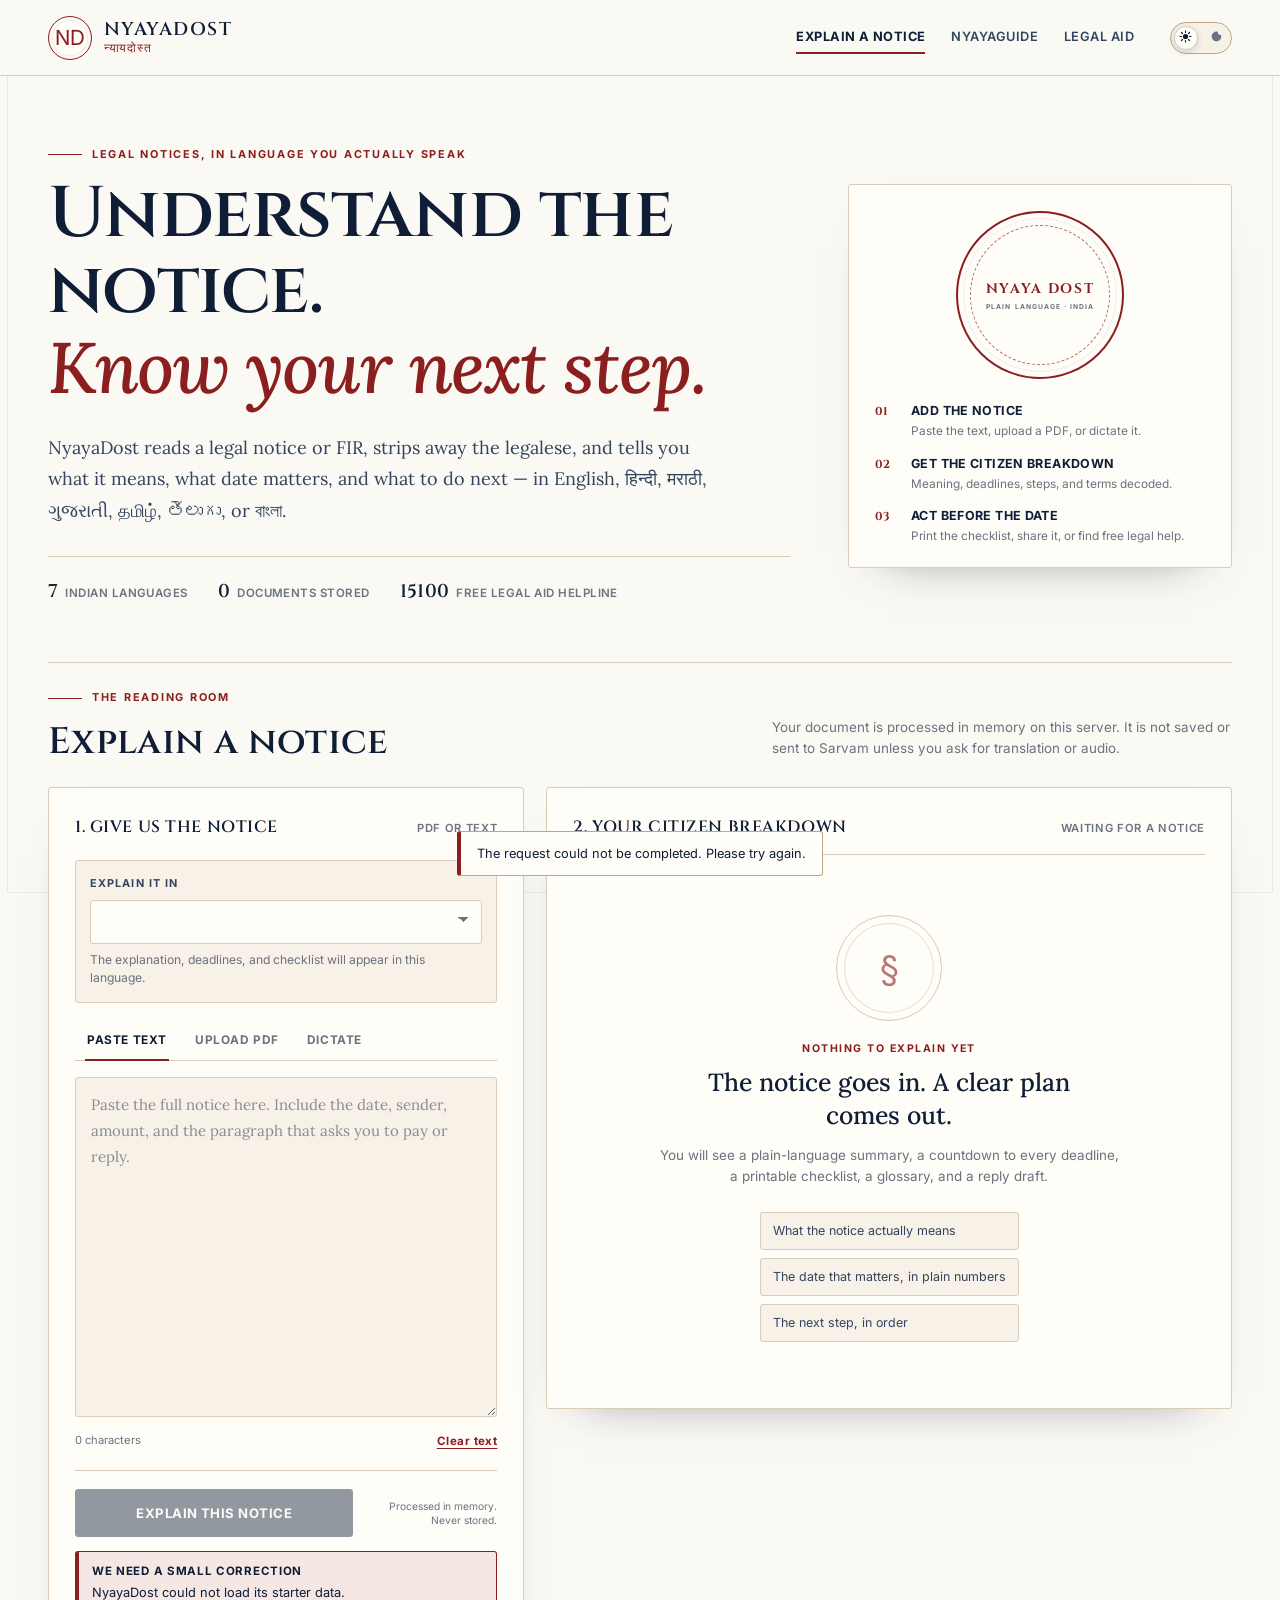
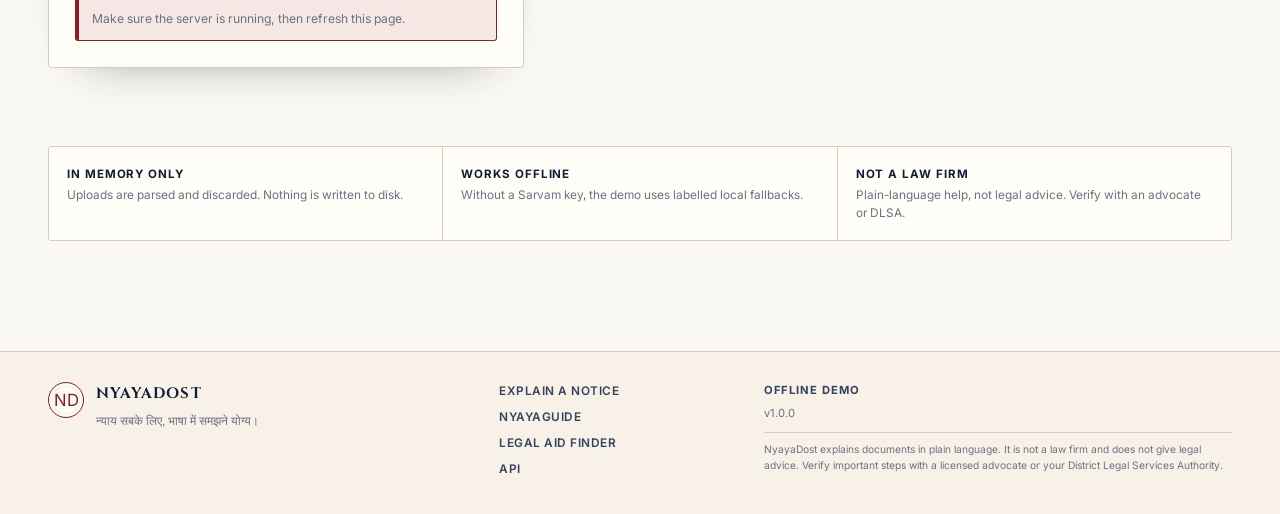
==== commit dd7b4b28: "Rerouted The Pages" ====
--- a/templates/index.html
+++ b/templates/index.html
@@ -13,6 +13,14 @@
   <link rel="preconnect" href="https://fonts.gstatic.com" crossorigin>
   <link href="https://fonts.googleapis.com/css2?family=Cinzel:wght@500;600;700&family=Inter:wght@400;500;600;700&family=Lora:ital,wght@0,400;0,500;0,600;1,400;1,500&display=swap" rel="stylesheet">
   <link rel="stylesheet" href="/static/css/styles.css">
+  <script>
+    (function () {
+      var p = window.location.pathname.replace(/\/+$/, "") || "/";
+      var h = window.location.hash.toLowerCase();
+      var page = (p === "/guide" || h === "#guide") ? "guide" : ((p === "/legal-aid" || h === "#legal-aid") ? "legal-aid" : "workspace");
+      document.documentElement.setAttribute("data-page", page);
+    })();
+  </script>
   <script src="/static/js/app.js" defer></script>
 </head>
 <body>
@@ -29,9 +37,9 @@
       </a>
 
       <nav class="site-nav" aria-label="Primary navigation">
-        <a href="#workspace">Explain a notice</a>
-        <a href="#guide">NyayaGuide</a>
-        <a href="#legal-aid">Legal Aid</a>
+        <a href="/" data-nav="workspace">Explain a notice</a>
+        <a href="/guide" data-nav="guide">NyayaGuide</a>
+        <a href="/legal-aid" data-nav="legal-aid">Legal Aid</a>
       </nav>
 
       <div class="header-actions">
@@ -496,9 +504,9 @@
         </div>
       </div>
       <div class="footer-links">
-        <a href="#workspace">Explain a notice</a>
-        <a href="#guide">NyayaGuide</a>
-        <a href="#legal-aid">Legal Aid Finder</a>
+        <a href="/" data-nav="workspace">Explain a notice</a>
+        <a href="/guide" data-nav="guide">NyayaGuide</a>
+        <a href="/legal-aid" data-nav="legal-aid">Legal Aid Finder</a>
         <a href="/api/docs">API</a>
       </div>
       <div class="footer-meta">
--- a/static/css/styles.css
+++ b/static/css/styles.css
@@ -272,6 +272,17 @@
   right: 0;
 }
 
+.site-nav a.is-active {
+  color: var(--ink);
+  font-weight: 700;
+}
+
+.site-nav a.is-active::after {
+  right: 0;
+  height: 2px;
+  background: var(--stamp);
+}
+
 .header-actions {
   display: flex;
   align-items: center;
@@ -2071,10 +2082,28 @@
    NyayaGuide
    -------------------------------------------------------------------------- */
 
+/* Page display toggles */
+html[data-page="workspace"] .guide-section,
+html[data-page="workspace"] .aid-section {
+  display: none !important;
+}
+
+html[data-page="guide"] .hero,
+html[data-page="guide"] .workspace,
+html[data-page="guide"] .aid-section {
+  display: none !important;
+}
+
+html[data-page="legal-aid"] .hero,
+html[data-page="legal-aid"] .workspace,
+html[data-page="legal-aid"] .guide-section {
+  display: none !important;
+}
+
 .guide-section,
 .aid-section {
-  padding: 54px 0 30px;
-  border-top: 1px solid var(--rule);
+  padding: 48px 0 36px;
+  border-top: none;
 }
 
 .guide-controls {
@@ -2793,7 +2822,13 @@
   }
 
   .site-nav {
-    display: none;
+    display: flex;
+    gap: 16px;
+  }
+
+  .site-nav a {
+    font-size: 0.74rem;
+    padding: 4px 0;
   }
 
   .header-actions {
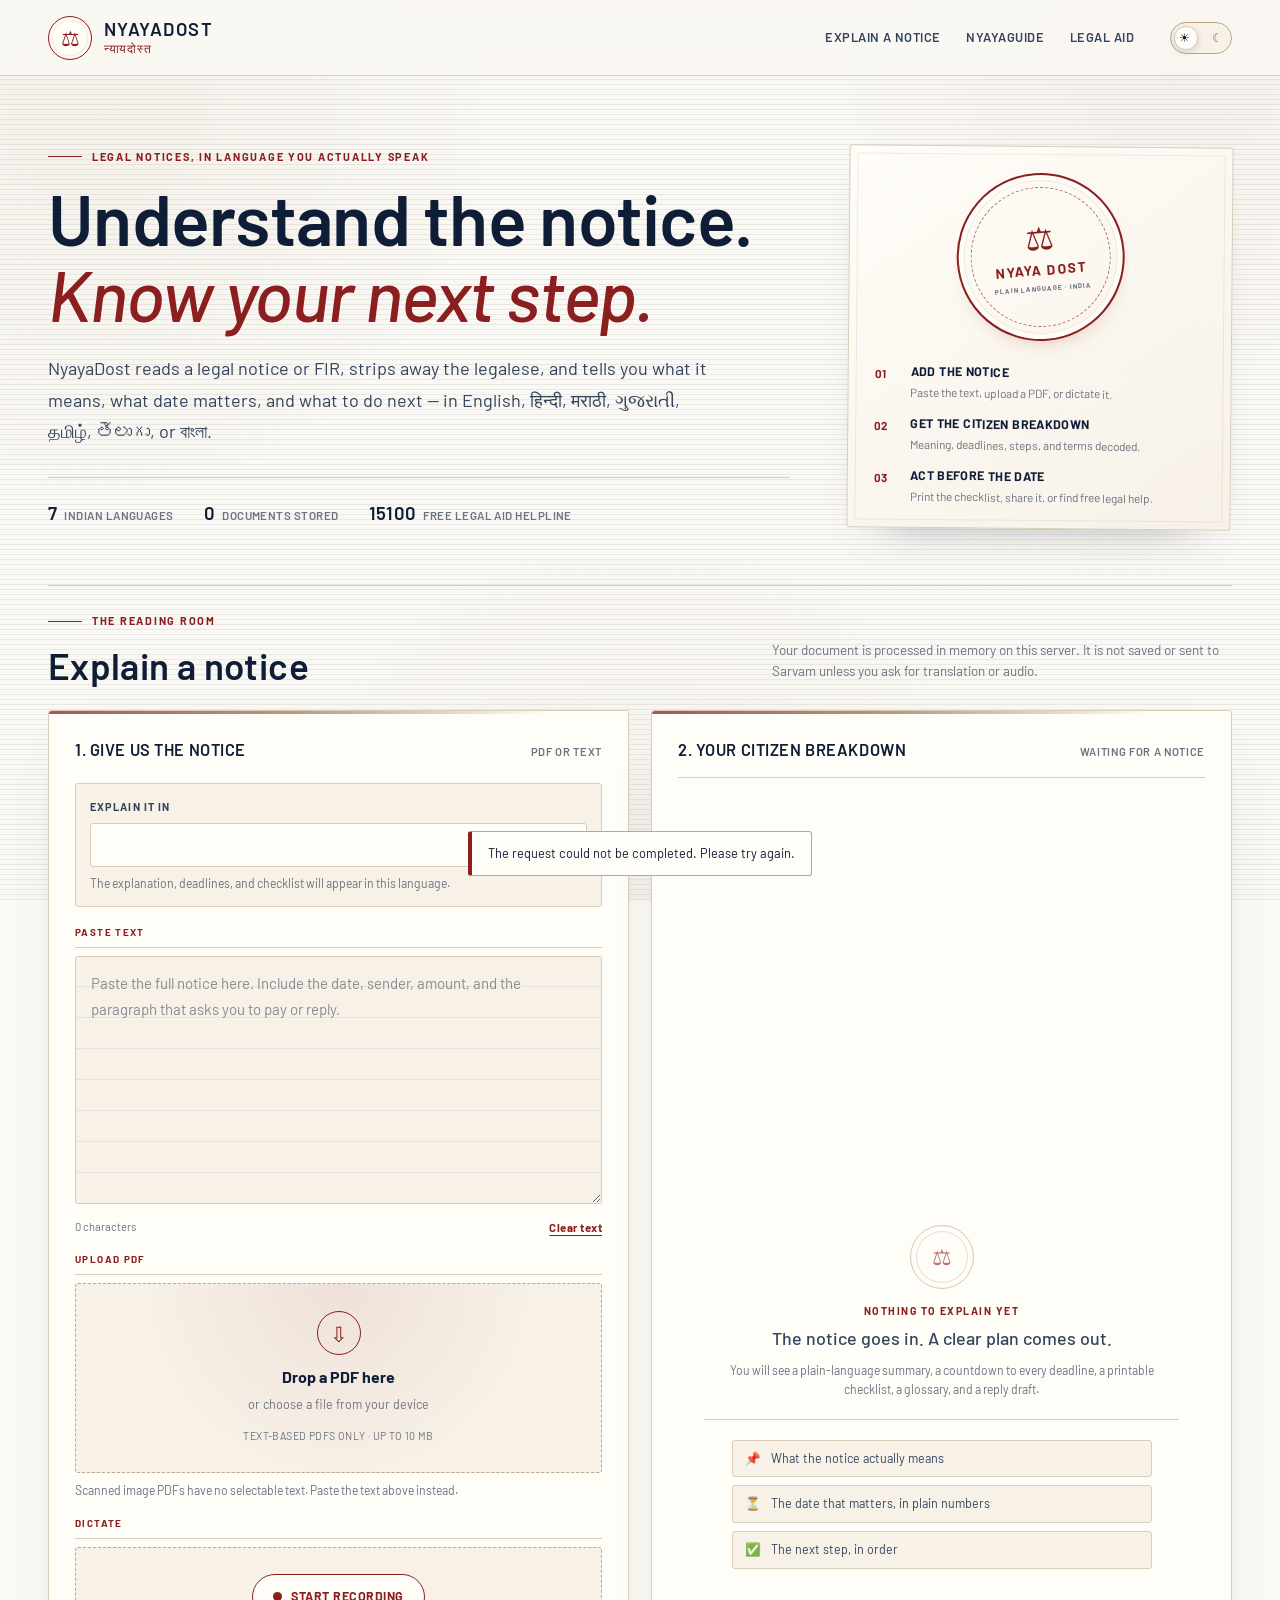
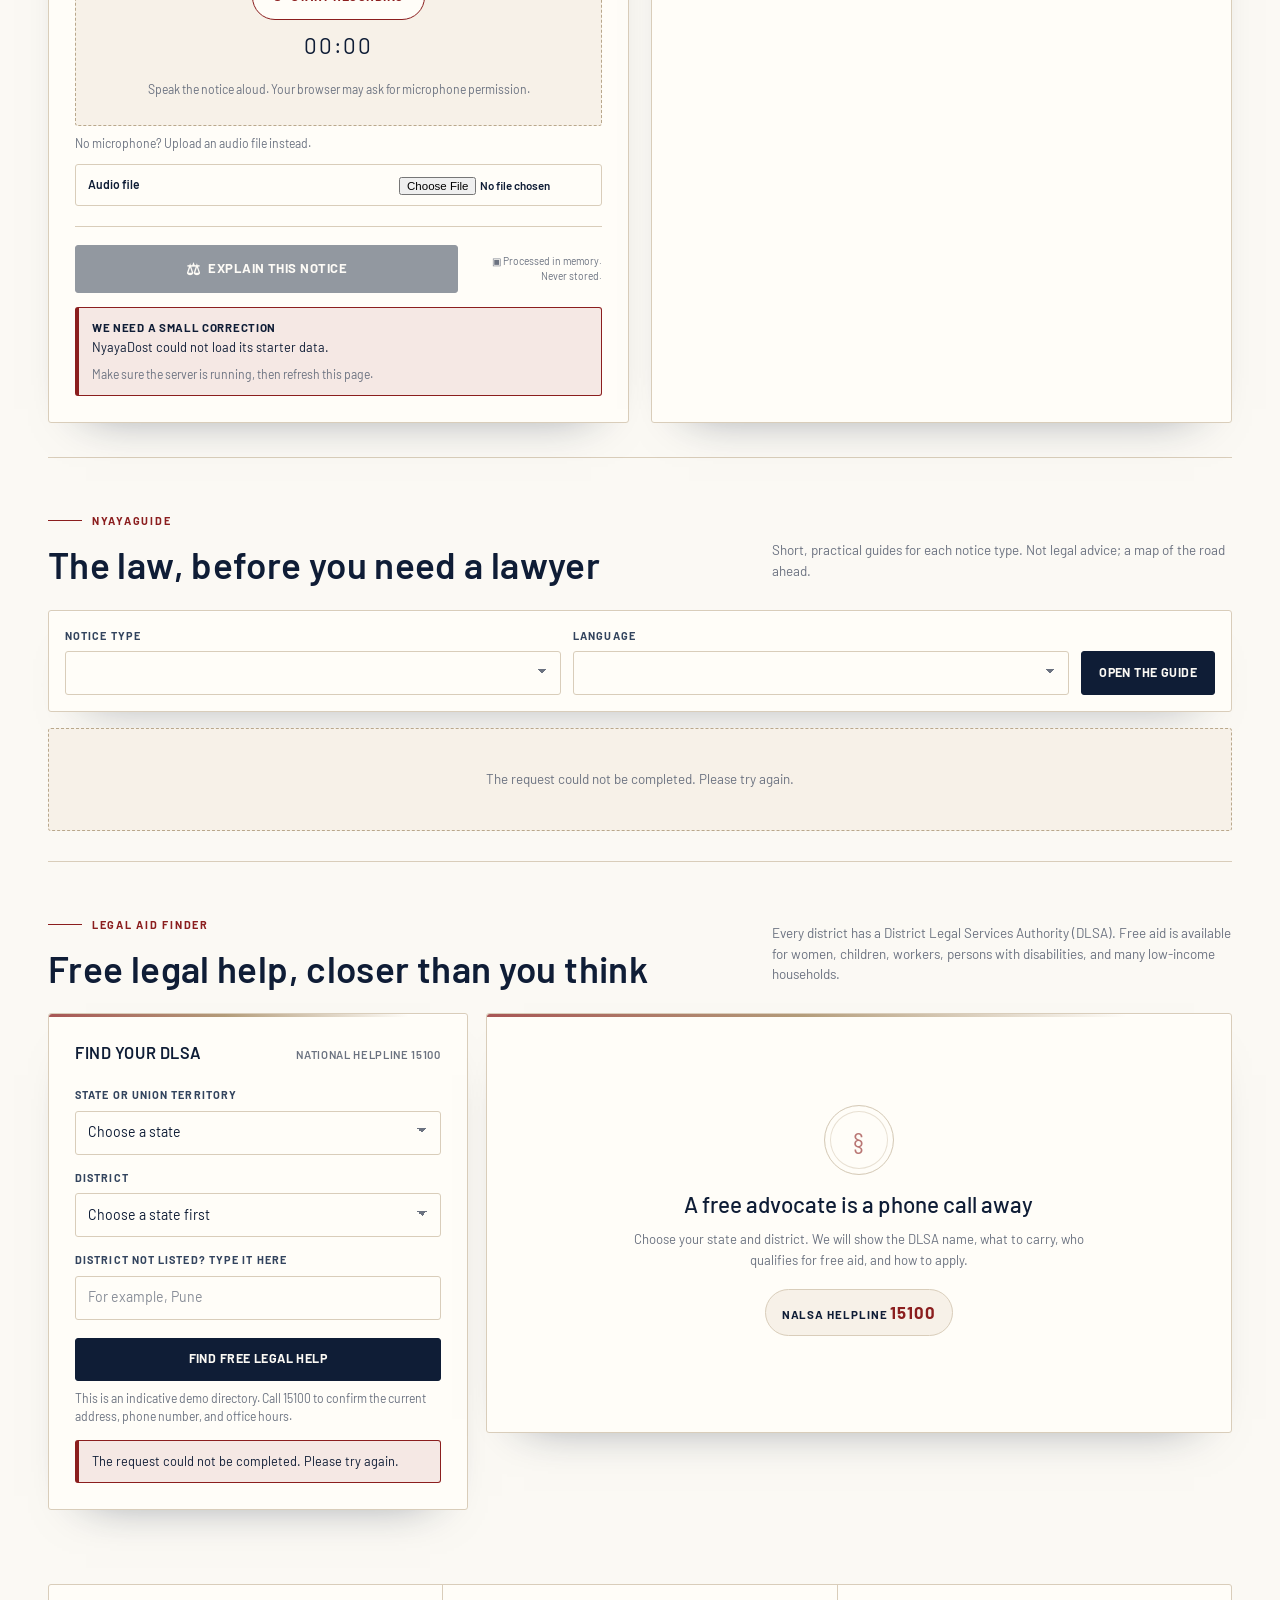
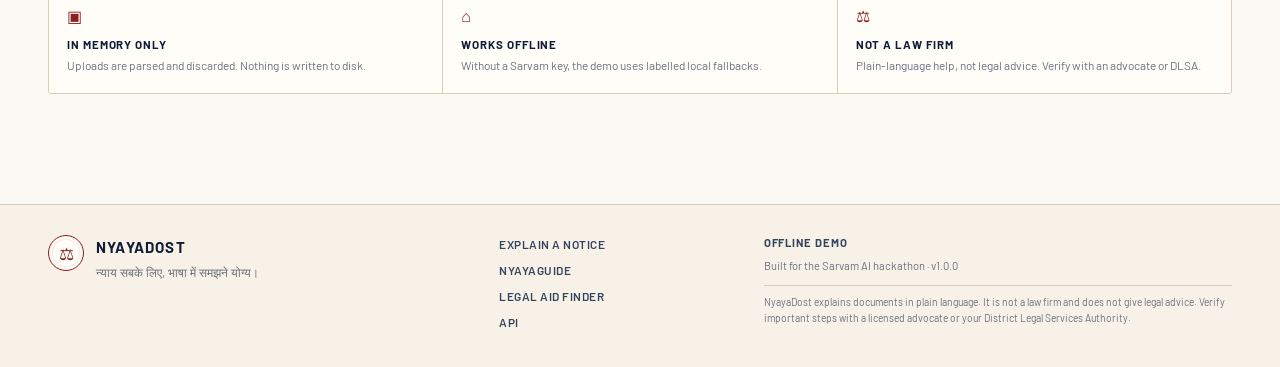
==== commit ab988cf3: "FONTS" ====
--- a/templates/index.html
+++ b/templates/index.html
@@ -11,25 +11,18 @@
   <link rel="icon" href="/static/favicon.svg" type="image/svg+xml">
   <link rel="preconnect" href="https://fonts.googleapis.com">
   <link rel="preconnect" href="https://fonts.gstatic.com" crossorigin>
-  <link href="https://fonts.googleapis.com/css2?family=Cinzel:wght@500;600;700&family=Inter:wght@400;500;600;700&family=Lora:ital,wght@0,400;0,500;0,600;1,400;1,500&display=swap" rel="stylesheet">
-  <link rel="stylesheet" href="/static/css/styles.css">
-  <script>
-    (function () {
-      var p = window.location.pathname.replace(/\/+$/, "") || "/";
-      var h = window.location.hash.toLowerCase();
-      var page = (p === "/guide" || h === "#guide") ? "guide" : ((p === "/legal-aid" || h === "#legal-aid") ? "legal-aid" : "workspace");
-      document.documentElement.setAttribute("data-page", page);
-    })();
-  </script>
-  <script src="/static/js/app.js" defer></script>
+  <link href="https://fonts.googleapis.com/css2?family=Barlow:ital,wght@0,100;0,200;0,300;0,400;0,500;0,600;0,700;0,800;0,900;1,100;1,200;1,300;1,400;1,500;1,600;1,700;1,800;1,900&display=swap" rel="stylesheet">
+  <link rel="stylesheet" href="/static/css/styles.css?v=3">
+  <script src="/static/js/app.js?v=2" defer></script>
 </head>
 <body>
   <a class="skip-link" href="#main">Skip to the main content</a>
+  <div class="page-grain" aria-hidden="true"></div>
 
   <header class="site-header">
     <div class="header-inner">
       <a class="brand" href="/" aria-label="NyayaDost home">
-        <span class="brand-seal" aria-hidden="true">ND</span>
+        <span class="brand-seal" aria-hidden="true">⚖</span>
         <span class="brand-text">
           <span class="brand-name">NyayaDost</span>
           <span class="brand-native">न्यायदोस्त</span>
@@ -37,16 +30,16 @@
       </a>
 
       <nav class="site-nav" aria-label="Primary navigation">
-        <a href="/" data-nav="workspace">Explain a notice</a>
-        <a href="/guide" data-nav="guide">NyayaGuide</a>
-        <a href="/legal-aid" data-nav="legal-aid">Legal Aid</a>
+        <a href="#workspace">Explain a notice</a>
+        <a href="#guide">NyayaGuide</a>
+        <a href="#legal-aid">Legal Aid</a>
       </nav>
 
       <div class="header-actions">
         <span class="mode-chip" id="mode-chip" hidden></span>
         <button class="theme-toggle" id="theme-toggle" type="button" aria-label="Switch to dark mode" aria-pressed="false">
-          <span class="theme-icon theme-icon-sun" aria-hidden="true"><svg class="icon" viewBox="0 0 16 16" width="13" height="13" fill="none" stroke="currentColor" stroke-width="1.4" stroke-linecap="round"><circle cx="8" cy="8" r="3.2" fill="currentColor" stroke="none"/><path d="M8 1.2v1.8M8 13v1.8M1.2 8H3M13 8h1.8M3.05 3.05l1.27 1.27M11.68 11.68l1.27 1.27M12.95 3.05l-1.27 1.27M4.32 11.68l-1.27 1.27"/></svg></span>
-          <span class="theme-icon theme-icon-moon" aria-hidden="true"><svg class="icon" viewBox="0 0 16 16" width="13" height="13" fill="currentColor"><path d="M9.5 2.2A6 6 0 1 0 13.8 6.5 4.7 4.7 0 0 1 9.5 2.2z"/></svg></span>
+          <span class="theme-icon theme-icon-sun" aria-hidden="true">☀</span>
+          <span class="theme-icon theme-icon-moon" aria-hidden="true">☾</span>
           <span class="theme-knob" aria-hidden="true"></span>
         </button>
       </div>
@@ -73,6 +66,7 @@
         <div class="seal" aria-hidden="true">
           <span class="seal-ring"></span>
           <span class="seal-center">
+            <span class="seal-scales">⚖</span>
             <span class="seal-title">NYAYA DOST</span>
             <span class="seal-sub">PLAIN LANGUAGE · INDIA</span>
           </span>
@@ -107,23 +101,24 @@
             <p id="language-help" class="field-hint">The explanation, deadlines, and checklist will appear in this language.</p>
           </div>
 
-          <div class="input-tabs" role="tablist" aria-label="How to add the notice">
-            <button type="button" class="input-tab is-active" id="tab-button-text" role="tab" aria-selected="true" aria-controls="tab-text" data-input-tab="text">Paste text</button>
-            <button type="button" class="input-tab" id="tab-button-upload" role="tab" aria-selected="false" aria-controls="tab-upload" data-input-tab="upload">Upload PDF</button>
-            <button type="button" class="input-tab" id="tab-button-dictate" role="tab" aria-selected="false" aria-controls="tab-dictate" data-input-tab="dictate">Dictate</button>
-          </div>
-
-          <div class="tab-panel" id="tab-text" role="tabpanel" aria-labelledby="tab-button-text">
+          <div class="input-section-header">
+            <span class="input-section-label">Paste text</span>
+          </div>
+          <div class="tab-panel" id="tab-text" role="tabpanel">
             <label class="sr-only" for="notice-text">Paste the notice text</label>
-            <textarea id="notice-text" rows="12" spellcheck="true" placeholder="Paste the full notice here. Include the date, sender, amount, and the paragraph that asks you to pay or reply."></textarea>
+            <textarea id="notice-text" rows="8" spellcheck="true" placeholder="Paste the full notice here. Include the date, sender, amount, and the paragraph that asks you to pay or reply."></textarea>
             <div class="textarea-meta">
               <span id="char-count">0 characters</span>
               <button type="button" class="text-button" id="clear-text">Clear text</button>
             </div>
           </div>
 
-          <div class="tab-panel" id="tab-upload" role="tabpanel" aria-labelledby="tab-button-upload" hidden>
+          <div class="input-section-header">
+            <span class="input-section-label">Upload PDF</span>
+          </div>
+          <div class="tab-panel" id="tab-upload" role="tabpanel">
             <div class="dropzone" id="dropzone" tabindex="0" role="button" aria-label="Choose or drop a PDF notice">
+              <span class="dropzone-icon" aria-hidden="true">⇩</span>
               <strong>Drop a PDF here</strong>
               <span>or choose a file from your device</span>
               <span class="dropzone-hint">Text-based PDFs only · up to <span id="upload-limit">10</span> MB</span>
@@ -147,10 +142,13 @@
                 <a class="button tiny" id="pdf-open" href="#" target="_blank" rel="noopener">Open in new tab</a>
               </div>
             </div>
-            <p class="field-hint">Scanned image PDFs have no selectable text. If we cannot read yours, paste the text in the text tab.</p>
-          </div>
-
-          <div class="tab-panel" id="tab-dictate" role="tabpanel" aria-labelledby="tab-button-dictate" hidden>
+            <p class="field-hint">Scanned image PDFs have no selectable text. Paste the text above instead.</p>
+          </div>
+
+          <div class="input-section-header">
+            <span class="input-section-label">Dictate</span>
+          </div>
+          <div class="tab-panel" id="tab-dictate" role="tabpanel">
             <div class="dictate-box">
               <button type="button" class="record-button" id="record-button" aria-pressed="false">
                 <span class="record-dot" aria-hidden="true"></span>
@@ -174,9 +172,10 @@
 
           <div class="input-actions">
             <button type="button" class="button primary" id="analyze-button" disabled>
+              <span class="button-stamp" aria-hidden="true">⚖</span>
               Explain this notice
             </button>
-            <p class="privacy-note">Processed in memory. Never stored.</p>
+            <p class="privacy-note"><span aria-hidden="true">▣</span> Processed in memory. Never stored.</p>
           </div>
           <div class="inline-alert" id="input-error" role="alert" hidden></div>
         </section>
@@ -188,7 +187,7 @@
           </div>
 
           <div class="processing" id="processing" hidden aria-live="polite">
-            <div class="processing-seal" aria-hidden="true"></div>
+            <div class="processing-seal" aria-hidden="true"><span>⚖</span></div>
             <p class="processing-title">Reading the notice carefully</p>
             <ol class="processing-stages" id="processing-stages">
               <li data-stage="parse"><span class="stage-mark" aria-hidden="true"></span><div><strong>Parsing clauses</strong><p>Finding the sender, dates, amount, and legal sections.</p></div></li>
@@ -198,14 +197,16 @@
           </div>
 
           <div class="empty-state" id="empty-state">
-            <div class="empty-seal" aria-hidden="true">§</div>
-            <p class="empty-kicker">Nothing to explain yet</p>
-            <h4>The notice goes in. A clear plan comes out.</h4>
-            <p>You will see a plain-language summary, a countdown to every deadline, a printable checklist, a glossary, and a reply draft.</p>
+            <div class="empty-state-intro">
+              <div class="empty-seal" aria-hidden="true">⚖</div>
+              <p class="empty-kicker">Nothing to explain yet</p>
+              <h4>The notice goes in. A clear plan comes out.</h4>
+              <p class="empty-copy">You will see a plain-language summary, a countdown to every deadline, a printable checklist, a glossary, and a reply draft.</p>
+            </div>
             <ul class="empty-list">
-              <li>What the notice actually means</li>
-              <li>The date that matters, in plain numbers</li>
-              <li>The next step, in order</li>
+              <li><span aria-hidden="true">📌</span> What the notice actually means</li>
+              <li><span aria-hidden="true">⏳</span> The date that matters, in plain numbers</li>
+              <li><span aria-hidden="true">✅</span> The next step, in order</li>
             </ul>
           </div>
 
@@ -227,21 +228,14 @@
 
             <div class="result-warning" id="result-warning" hidden></div>
 
-            <div class="result-tabs" role="tablist" aria-label="Result sections">
-              <button type="button" class="result-tab is-active" role="tab" aria-selected="true" aria-controls="tab-breakdown" id="result-tab-button-breakdown" data-result-tab="breakdown">Citizen Breakdown</button>
-              <button type="button" class="result-tab" role="tab" aria-selected="false" aria-controls="tab-original" id="result-tab-button-original" data-result-tab="original">Original Legalese</button>
-              <button type="button" class="result-tab" role="tab" aria-selected="false" aria-controls="tab-glossary" id="result-tab-button-glossary" data-result-tab="glossary">Glossary</button>
-              <button type="button" class="result-tab" role="tab" aria-selected="false" aria-controls="tab-reply" id="result-tab-button-reply" data-result-tab="reply">Reply Draft</button>
-            </div>
-
-            <div class="result-tab-panel" id="tab-breakdown" role="tabpanel" aria-labelledby="result-tab-button-breakdown">
+            <div class="result-tab-panel" id="tab-breakdown" role="tabpanel">
               <article class="card summary-card">
-                <div class="card-kicker"><span id="summary-label">What This Notice Means</span></div>
+                <div class="card-kicker"><span aria-hidden="true">📌</span> <span id="summary-label">What This Notice Means</span></div>
                 <h5 id="summary-title">Summary</h5>
                 <p class="summary-body" id="summary-body"></p>
                 <div class="summary-actions">
-                  <button type="button" class="button ghost small" id="speak-summary">Read aloud</button>
-                  <button type="button" class="button ghost small" id="copy-summary">Copy</button>
+                  <button type="button" class="button ghost small" id="speak-summary"><span aria-hidden="true">◉</span> Read aloud</button>
+                  <button type="button" class="button ghost small" id="copy-summary"><span aria-hidden="true">⧉</span> Copy</button>
                 </div>
               </article>
 
@@ -250,7 +244,7 @@
               <section class="deadline-section" aria-labelledby="deadline-title">
                 <div class="card-heading">
                   <div>
-                    <p class="card-kicker"><span id="deadline-label">Critical Deadlines</span></p>
+                    <p class="card-kicker"><span aria-hidden="true">⏳</span> <span id="deadline-label">Critical Deadlines</span></p>
                     <h5 id="deadline-title">The dates that matter</h5>
                   </div>
                   <p class="card-note">Counted from today in India Standard Time.</p>
@@ -261,12 +255,12 @@
               <section class="card steps-card" aria-labelledby="steps-title">
                 <div class="card-heading">
                   <div>
-                    <p class="card-kicker"><span id="steps-label">Immediate Next Steps</span></p>
+                    <p class="card-kicker"><span aria-hidden="true">✅</span> <span id="steps-label">Immediate Next Steps</span></p>
                     <h5 id="steps-title">Your checklist</h5>
                   </div>
                   <div class="steps-actions">
-                    <button type="button" class="button tiny" id="print-button">Print</button>
-                    <button type="button" class="button tiny" id="share-button">Share</button>
+                    <button type="button" class="button tiny" id="print-button"><span aria-hidden="true">⎙</span> Print</button>
+                    <button type="button" class="button tiny" id="share-button"><span aria-hidden="true">↗</span> Share</button>
                   </div>
                 </div>
                 <div class="progress-track" aria-hidden="true"><span class="progress-fill" id="steps-progress-bar"></span></div>
@@ -277,13 +271,13 @@
               <section class="card audio-card" id="audio-card" aria-labelledby="audio-title">
                 <div class="card-heading">
                   <div>
-                    <p class="card-kicker"><span id="audio-label">Listen to this explanation</span></p>
+                    <p class="card-kicker"><span aria-hidden="true">◉</span> <span id="audio-label">Listen to this explanation</span></p>
                     <h5 id="audio-title">Audio in your language</h5>
                   </div>
                   <button type="button" class="button ghost small" id="audio-load">Load audio</button>
                 </div>
                 <div class="audio-player" id="audio-player" hidden>
-                  <button type="button" class="play-button" id="audio-play" aria-label="Play audio">Play</button>
+                  <button type="button" class="play-button" id="audio-play" aria-label="Play audio">▶</button>
                   <div class="wave-wrap">
                     <canvas id="waveform" width="720" height="64" aria-hidden="true"></canvas>
                     <div class="wave-progress" id="wave-progress"></div>
@@ -302,14 +296,14 @@
               </section>
             </div>
 
-            <div class="result-tab-panel" id="tab-original" role="tabpanel" aria-labelledby="result-tab-button-original" hidden>
+            <div class="result-tab-panel" id="tab-original" role="tabpanel">
               <div class="original-grid">
                 <section class="card">
-                  <div class="card-kicker"><span id="original-label">Original Legalese</span></div>
+                  <div class="card-kicker"><span aria-hidden="true">▤</span> <span id="original-label">Original Legalese</span></div>
                   <pre class="original-text" id="original-text"></pre>
                 </section>
                 <section class="card translation-card">
-                  <div class="card-kicker">Vernacular translation</div>
+                  <div class="card-kicker"><span aria-hidden="true">⇄</span> Vernacular translation</div>
                   <p class="field-hint">Translate the original wording with Sarvam Mayura. In offline mode, key legal terms are replaced from a phrasebook and clearly labelled.</p>
                   <button type="button" class="button ghost small" id="translate-button">Translate the original</button>
                   <div class="inline-alert" id="translation-warning" role="status" hidden></div>
@@ -318,17 +312,17 @@
               </div>
             </div>
 
-            <div class="result-tab-panel" id="tab-glossary" role="tabpanel" aria-labelledby="result-tab-button-glossary" hidden>
+            <div class="result-tab-panel" id="tab-glossary" role="tabpanel">
               <section class="card">
-                <div class="card-kicker"><span id="glossary-label">Legal Terms, Decoded</span></div>
+                <div class="card-kicker"><span aria-hidden="true">✎</span> <span id="glossary-label">Legal Terms, Decoded</span></div>
                 <h5>Every term that could slow you down</h5>
                 <dl class="glossary-list" id="glossary-list"></dl>
               </section>
             </div>
 
-            <div class="result-tab-panel" id="tab-reply" role="tabpanel" aria-labelledby="result-tab-button-reply" hidden>
+            <div class="result-tab-panel" id="tab-reply" role="tabpanel">
               <section class="card reply-card">
-                <div class="card-kicker"><span id="reply-label">Reply Draft</span></div>
+                <div class="card-kicker"><span aria-hidden="true">✉</span> <span id="reply-label">Reply Draft</span></div>
                 <h5 id="reply-subject">Reply to the notice</h5>
                 <p class="reply-note" id="reply-note"></p>
                 <pre class="reply-template" id="reply-template"></pre>
@@ -488,30 +482,30 @@
     </section>
 
     <section class="trust-strip" aria-label="Privacy and safety commitments">
-      <div><strong>In memory only</strong><p>Uploads are parsed and discarded. Nothing is written to disk.</p></div>
-      <div><strong>Works offline</strong><p>Without a Sarvam key, the demo uses labelled local fallbacks.</p></div>
-      <div><strong>Not a law firm</strong><p>Plain-language help, not legal advice. Verify with an advocate or DLSA.</p></div>
+      <div><span aria-hidden="true">▣</span><strong>In memory only</strong><p>Uploads are parsed and discarded. Nothing is written to disk.</p></div>
+      <div><span aria-hidden="true">⌂</span><strong>Works offline</strong><p>Without a Sarvam key, the demo uses labelled local fallbacks.</p></div>
+      <div><span aria-hidden="true">⚖</span><strong>Not a law firm</strong><p>Plain-language help, not legal advice. Verify with an advocate or DLSA.</p></div>
     </section>
   </main>
 
   <footer class="site-footer">
     <div class="footer-inner">
       <div class="footer-brand">
-        <span class="brand-seal small" aria-hidden="true">ND</span>
+        <span class="brand-seal small" aria-hidden="true">⚖</span>
         <div>
           <strong>NyayaDost</strong>
           <p>न्याय सबके लिए, भाषा में समझने योग्य।</p>
         </div>
       </div>
       <div class="footer-links">
-        <a href="/" data-nav="workspace">Explain a notice</a>
-        <a href="/guide" data-nav="guide">NyayaGuide</a>
-        <a href="/legal-aid" data-nav="legal-aid">Legal Aid Finder</a>
+        <a href="#workspace">Explain a notice</a>
+        <a href="#guide">NyayaGuide</a>
+        <a href="#legal-aid">Legal Aid Finder</a>
         <a href="/api/docs">API</a>
       </div>
       <div class="footer-meta">
         <p id="footer-mode">Offline demo</p>
-        <p><span id="footer-version">v1.0.0</span></p>
+        <p>Built for the Sarvam AI hackathon · <span id="footer-version">v1.0.0</span></p>
         <p class="footer-disclaimer">NyayaDost explains documents in plain language. It is not a law firm and does not give legal advice. Verify important steps with a licensed advocate or your District Legal Services Authority.</p>
       </div>
     </div>
--- a/static/css/styles.css
+++ b/static/css/styles.css
@@ -1,9 +1,13 @@
-/* NyayaDost application styles. */
+/* ==========================================================================
+   NyayaDost design system
+   Light: archival stamp paper. Dark: an executive legal chamber.
+   No framework, no gradients borrowed from a SaaS landing page.
+   ========================================================================== */
 
 :root {
-  --font-display: "Cinzel", "Georgia", "Times New Roman", serif;
-  --font-legal: "Lora", "Georgia", "Times New Roman", serif;
-  --font-ui: "Inter", -apple-system, BlinkMacSystemFont, "Segoe UI", Roboto, sans-serif;
+  --font-display: "Barlow", -apple-system, BlinkMacSystemFont, "Segoe UI", Roboto, sans-serif;
+  --font-legal: "Barlow", -apple-system, BlinkMacSystemFont, "Segoe UI", Roboto, sans-serif;
+  --font-ui: "Barlow", -apple-system, BlinkMacSystemFont, "Segoe UI", Roboto, sans-serif;
 
   --bg: #fbf9f4;
   --bg-deep: #f2ebe1;
@@ -85,7 +89,22 @@
   line-height: 1.6;
   color: var(--ink);
   background-color: var(--bg);
+  background-image:
+    radial-gradient(circle at 8% 12%, rgba(154, 123, 79, 0.06), transparent 28%),
+    radial-gradient(circle at 92% 4%, rgba(139, 30, 30, 0.045), transparent 24%),
+    radial-gradient(circle at 50% 100%, rgba(154, 123, 79, 0.05), transparent 34%),
+    repeating-linear-gradient(0deg, var(--rule-faint) 0 1px, transparent 1px 5px);
+  background-attachment: fixed;
   -webkit-font-smoothing: antialiased;
+  text-rendering: optimizeLegibility;
+}
+
+[data-theme="dark"] body {
+  background-image:
+    radial-gradient(circle at 8% 12%, rgba(197, 168, 128, 0.06), transparent 30%),
+    radial-gradient(circle at 92% 4%, rgba(196, 106, 95, 0.05), transparent 26%),
+    radial-gradient(circle at 50% 100%, rgba(197, 168, 128, 0.04), transparent 36%),
+    repeating-linear-gradient(0deg, var(--rule-faint) 0 1px, transparent 1px 5px);
 }
 
 ::selection {
@@ -159,6 +178,23 @@
   outline-offset: 3px;
 }
 
+.page-grain {
+  position: fixed;
+  inset: 0;
+  z-index: -1;
+  pointer-events: none;
+  opacity: 0.32;
+  background-image:
+    repeating-linear-gradient(90deg, transparent 0 2px, rgba(15, 29, 54, 0.018) 2px 3px),
+    repeating-linear-gradient(0deg, transparent 0 3px, rgba(15, 29, 54, 0.014) 3px 4px);
+  mix-blend-mode: multiply;
+}
+
+[data-theme="dark"] .page-grain {
+  opacity: 0.18;
+  mix-blend-mode: screen;
+}
+
 /* --------------------------------------------------------------------------
    Header
    -------------------------------------------------------------------------- */
@@ -169,7 +205,9 @@
   z-index: 100;
   height: var(--header-h);
   border-bottom: 1px solid var(--rule);
-  background: var(--bg);
+  background: color-mix(in srgb, var(--bg) 88%, transparent);
+  backdrop-filter: blur(14px);
+  -webkit-backdrop-filter: blur(14px);
 }
 
 .header-inner {
@@ -270,17 +308,6 @@
 
 .site-nav a:hover::after {
   right: 0;
-}
-
-.site-nav a.is-active {
-  color: var(--ink);
-  font-weight: 700;
-}
-
-.site-nav a.is-active::after {
-  right: 0;
-  height: 2px;
-  background: var(--stamp);
 }
 
 .header-actions {
@@ -429,6 +456,18 @@
   border-radius: var(--radius);
   box-shadow: var(--shadow-panel);
   padding: 26px;
+}
+
+.panel::before {
+  content: "";
+  position: absolute;
+  top: 0;
+  left: 0;
+  right: 0;
+  height: 3px;
+  background: linear-gradient(90deg, var(--stamp), var(--gold) 42%, transparent 86%);
+  opacity: 0.75;
+  border-radius: var(--radius) var(--radius) 0 0;
 }
 
 .panel-head {
@@ -601,6 +640,11 @@
   box-shadow: none;
 }
 
+.button-stamp {
+  font-size: 1rem;
+  line-height: 1;
+}
+
 .text-button {
   padding: 0;
   border: 0;
@@ -670,7 +714,12 @@
   font-size: 0.94rem;
   line-height: 1.72;
   resize: vertical;
-  background: var(--surface-2);
+  background-color: var(--surface-2);
+  background-image: repeating-linear-gradient(
+    0deg,
+    transparent 0 30px,
+    var(--rule-faint) 30px 31px
+  );
 }
 
 input[type="text"]:focus,
@@ -781,11 +830,14 @@
 }
 
 .hero-seal-card {
+  position: relative;
   padding: 26px 26px 22px;
   border: 1px solid var(--rule);
   border-radius: var(--radius);
-  background: var(--surface);
+  background:
+    linear-gradient(145deg, var(--surface), var(--surface-2));
   box-shadow: var(--shadow-panel);
+  transform: rotate(0.5deg);
 }
 
 .hero-seal-card::before {
@@ -807,9 +859,11 @@
   border: 2px solid var(--stamp);
   border-radius: 50%;
   color: var(--stamp);
+  transform: rotate(-5deg);
   box-shadow:
     inset 0 0 0 5px var(--surface),
-    inset 0 0 0 6px var(--stamp-soft);
+    inset 0 0 0 6px var(--stamp-soft),
+    0 10px 26px -20px rgba(139, 30, 30, 0.65);
 }
 
 .seal-ring {
@@ -828,6 +882,12 @@
   text-align: center;
 }
 
+.seal-scales {
+  font-size: 2rem;
+  line-height: 1;
+  margin-bottom: 4px;
+}
+
 .seal-title {
   font-family: var(--font-display);
   font-size: 0.86rem;
@@ -890,14 +950,13 @@
 
 .workspace-grid {
   display: grid;
-  grid-template-columns: minmax(340px, 0.82fr) minmax(0, 1.18fr);
+  grid-template-columns: repeat(2, minmax(0, 1fr));
   gap: 22px;
-  align-items: start;
+  align-items: stretch;
 }
 
 .input-panel {
-  position: sticky;
-  top: calc(var(--header-h) + 16px);
+  min-height: 0;
 }
 
 .language-field {
@@ -915,48 +974,30 @@
   margin-top: 0;
 }
 
-.input-tabs {
-  display: flex;
-  gap: 4px;
+/* input-section-header: replaces tabs — a subtle divider label */
+.input-section-header {
+  display: flex;
+  align-items: center;
+  gap: 10px;
+  margin: 16px 0 8px;
+  padding-bottom: 6px;
   border-bottom: 1px solid var(--rule);
-  margin-bottom: 16px;
-}
-
-.input-tab {
-  position: relative;
-  padding: 10px 12px;
-  border: 0;
-  background: transparent;
-  color: var(--ink-muted);
-  font-size: 0.74rem;
+}
+
+.input-section-header:first-of-type {
+  margin-top: 0;
+}
+
+.input-section-label {
+  font-size: 0.62rem;
   font-weight: 700;
-  letter-spacing: 0.05em;
+  letter-spacing: 0.14em;
   text-transform: uppercase;
-  transition: color 0.16s ease;
-}
-
-.input-tab::after {
-  content: "";
-  position: absolute;
-  left: 10px;
-  right: 10px;
-  bottom: -1px;
-  height: 2px;
-  background: var(--stamp);
-  transform: scaleX(0);
-  transition: transform 0.2s ease;
-}
-
-.input-tab:hover {
-  color: var(--ink);
-}
-
-.input-tab.is-active {
-  color: var(--ink);
-}
-
-.input-tab.is-active::after {
-  transform: scaleX(1);
+  color: var(--stamp);
+}
+
+.tab-panel {
+  margin-bottom: 4px;
 }
 
 .textarea-meta {
@@ -968,7 +1009,6 @@
   font-size: 0.7rem;
   color: var(--ink-muted);
 }
-
 
 .dropzone {
   display: flex;
@@ -996,12 +1036,24 @@
   transform: translateY(-1px);
 }
 
+.dropzone-icon {
+  display: grid;
+  place-items: center;
+  width: 44px;
+  height: 44px;
+  margin-bottom: 4px;
+  border: 1px solid var(--stamp);
+  border-radius: 50%;
+  color: var(--stamp);
+  font-size: 1.3rem;
+}
+
 .dropzone strong {
   font-family: var(--font-legal);
   font-size: 1rem;
 }
 
-.dropzone > span:not(.dropzone-hint) {
+.dropzone > span:not(.dropzone-icon):not(.dropzone-hint) {
   font-size: 0.78rem;
   color: var(--ink-muted);
 }
@@ -1181,6 +1233,8 @@
 
 .result-panel {
   min-height: 620px;
+  display: flex;
+  flex-direction: column;
 }
 
 .result-panel-head {
@@ -1282,16 +1336,14 @@
 }
 
 .processing-stages li.is-done .stage-mark::after {
-  content: "";
+  content: "✓";
   position: absolute;
-  top: 50%;
-  left: 50%;
-  width: 9px;
-  height: 5px;
-  margin: -4px 0 0 -5px;
-  border-left: 2px solid var(--surface);
-  border-bottom: 2px solid var(--surface);
-  transform: rotate(-45deg);
+  inset: 0;
+  display: grid;
+  place-items: center;
+  color: var(--surface);
+  font-size: 0.7rem;
+  font-weight: 700;
 }
 
 .processing-stages strong {
@@ -1307,27 +1359,32 @@
 }
 
 .empty-state {
+  flex: 1;
   display: flex;
   flex-direction: column;
-  align-items: center;
   justify-content: center;
-  min-height: 500px;
-  padding: 40px 26px;
+  padding: 34px 26px;
+}
+
+.empty-state-intro {
   text-align: center;
+  padding-bottom: 20px;
+  border-bottom: 1px solid var(--rule);
+  margin-bottom: 20px;
 }
 
 .empty-seal {
-  width: 106px;
-  height: 106px;
+  width: 64px;
+  height: 64px;
   display: grid;
   place-items: center;
-  margin-bottom: 20px;
+  margin: 0 auto 14px;
   border: 1px solid var(--rule-strong);
   border-radius: 50%;
   color: var(--stamp);
-  font-size: 2.2rem;
+  font-size: 1.4rem;
   opacity: 0.6;
-  box-shadow: inset 0 0 0 7px var(--surface), inset 0 0 0 8px var(--rule);
+  box-shadow: inset 0 0 0 5px var(--surface), inset 0 0 0 6px var(--rule);
 }
 
 .empty-seal.small {
@@ -1338,7 +1395,7 @@
 }
 
 .empty-kicker {
-  margin: 0 0 8px;
+  margin: 0 0 6px;
   font-size: 0.66rem;
   font-weight: 700;
   letter-spacing: 0.14em;
@@ -1346,26 +1403,29 @@
   color: var(--stamp);
 }
 
-.empty-state h4 {
-  max-width: 420px;
-  margin: 0;
+.empty-state-intro h4 {
+  max-width: 380px;
+  margin: 0 auto;
   font-family: var(--font-legal);
-  font-size: clamp(1.2rem, 2.3vw, 1.55rem);
+  font-size: clamp(0.95rem, 1.8vw, 1.12rem);
   font-weight: 500;
-  line-height: 1.35;
-}
-
-.empty-state > p:not(.empty-kicker) {
-  max-width: 470px;
-  margin: 12px 0 0;
-  font-size: 0.84rem;
-  line-height: 1.6;
+  line-height: 1.4;
+  color: var(--ink-soft);
+}
+
+.empty-copy {
+  max-width: 440px;
+  margin: 10px auto 0;
+  font-size: 0.76rem;
+  line-height: 1.55;
   color: var(--ink-muted);
 }
 
 .empty-list {
   list-style: none;
-  margin: 24px 0 0;
+  width: 100%;
+  max-width: 420px;
+  margin: 0 auto;
   padding: 0;
   display: grid;
   gap: 8px;
@@ -1515,56 +1575,21 @@
   line-height: 1.5;
 }
 
+/* result panels are now stacked — no tab buttons needed */
 .result-tabs {
-  display: flex;
-  gap: 2px;
-  overflow-x: auto;
-  border-bottom: 1px solid var(--rule);
-  scrollbar-width: thin;
-}
-
-.result-tab {
-  position: relative;
-  flex: 0 0 auto;
-  padding: 11px 13px;
-  border: 0;
-  background: transparent;
-  color: var(--ink-muted);
-  font-size: 0.7rem;
-  font-weight: 700;
-  letter-spacing: 0.06em;
-  text-transform: uppercase;
-  white-space: nowrap;
-  transition: color 0.16s ease;
-}
-
-.result-tab::after {
-  content: "";
-  position: absolute;
-  left: 10px;
-  right: 10px;
-  bottom: -1px;
-  height: 2px;
-  background: var(--stamp);
-  transform: scaleX(0);
-  transition: transform 0.2s ease;
-}
-
-.result-tab:hover {
-  color: var(--ink);
-}
-
-.result-tab.is-active {
-  color: var(--ink);
-}
-
-.result-tab.is-active::after {
-  transform: scaleX(1);
+  display: none;
 }
 
 .result-tab-panel {
   padding-top: 18px;
+  border-top: 1px solid var(--rule);
+  margin-top: 18px;
   animation: panel-in 0.3s ease both;
+}
+
+.result-tab-panel:first-of-type {
+  border-top: none;
+  margin-top: 0;
 }
 
 @keyframes panel-in {
@@ -1827,16 +1852,14 @@
 }
 
 .step-check:checked::after {
-  content: "";
+  content: "✓";
   position: absolute;
-  top: 50%;
-  left: 50%;
-  width: 9px;
-  height: 5px;
-  margin: -4px 0 0 -5px;
-  border-left: 2px solid var(--surface);
-  border-bottom: 2px solid var(--surface);
-  transform: rotate(-45deg);
+  inset: 0;
+  display: grid;
+  place-items: center;
+  color: var(--surface);
+  font-size: 0.7rem;
+  font-weight: 700;
 }
 
 .step-body {
@@ -2082,28 +2105,10 @@
    NyayaGuide
    -------------------------------------------------------------------------- */
 
-/* Page display toggles */
-html[data-page="workspace"] .guide-section,
-html[data-page="workspace"] .aid-section {
-  display: none !important;
-}
-
-html[data-page="guide"] .hero,
-html[data-page="guide"] .workspace,
-html[data-page="guide"] .aid-section {
-  display: none !important;
-}
-
-html[data-page="legal-aid"] .hero,
-html[data-page="legal-aid"] .workspace,
-html[data-page="legal-aid"] .guide-section {
-  display: none !important;
-}
-
 .guide-section,
 .aid-section {
-  padding: 48px 0 36px;
-  border-top: none;
+  padding: 54px 0 30px;
+  border-top: 1px solid var(--rule);
 }
 
 .guide-controls {
@@ -2543,6 +2548,13 @@
 .trust-strip > div {
   padding: 18px;
   background: var(--surface);
+}
+
+.trust-strip span {
+  display: block;
+  margin-bottom: 6px;
+  color: var(--stamp);
+  font-size: 1rem;
 }
 
 .trust-strip strong {
@@ -2793,10 +2805,6 @@
     grid-template-columns: 1fr;
   }
 
-  .input-panel {
-    position: static;
-  }
-
   .guide-header,
   .guide-grid {
     grid-template-columns: 1fr;
@@ -2822,13 +2830,7 @@
   }
 
   .site-nav {
-    display: flex;
-    gap: 16px;
-  }
-
-  .site-nav a {
-    font-size: 0.74rem;
-    padding: 4px 0;
+    display: none;
   }
 
   .header-actions {
@@ -3033,6 +3035,7 @@
     font-size: 11pt;
   }
 
+  .page-grain,
   .site-header,
   .hero,
   .input-panel,
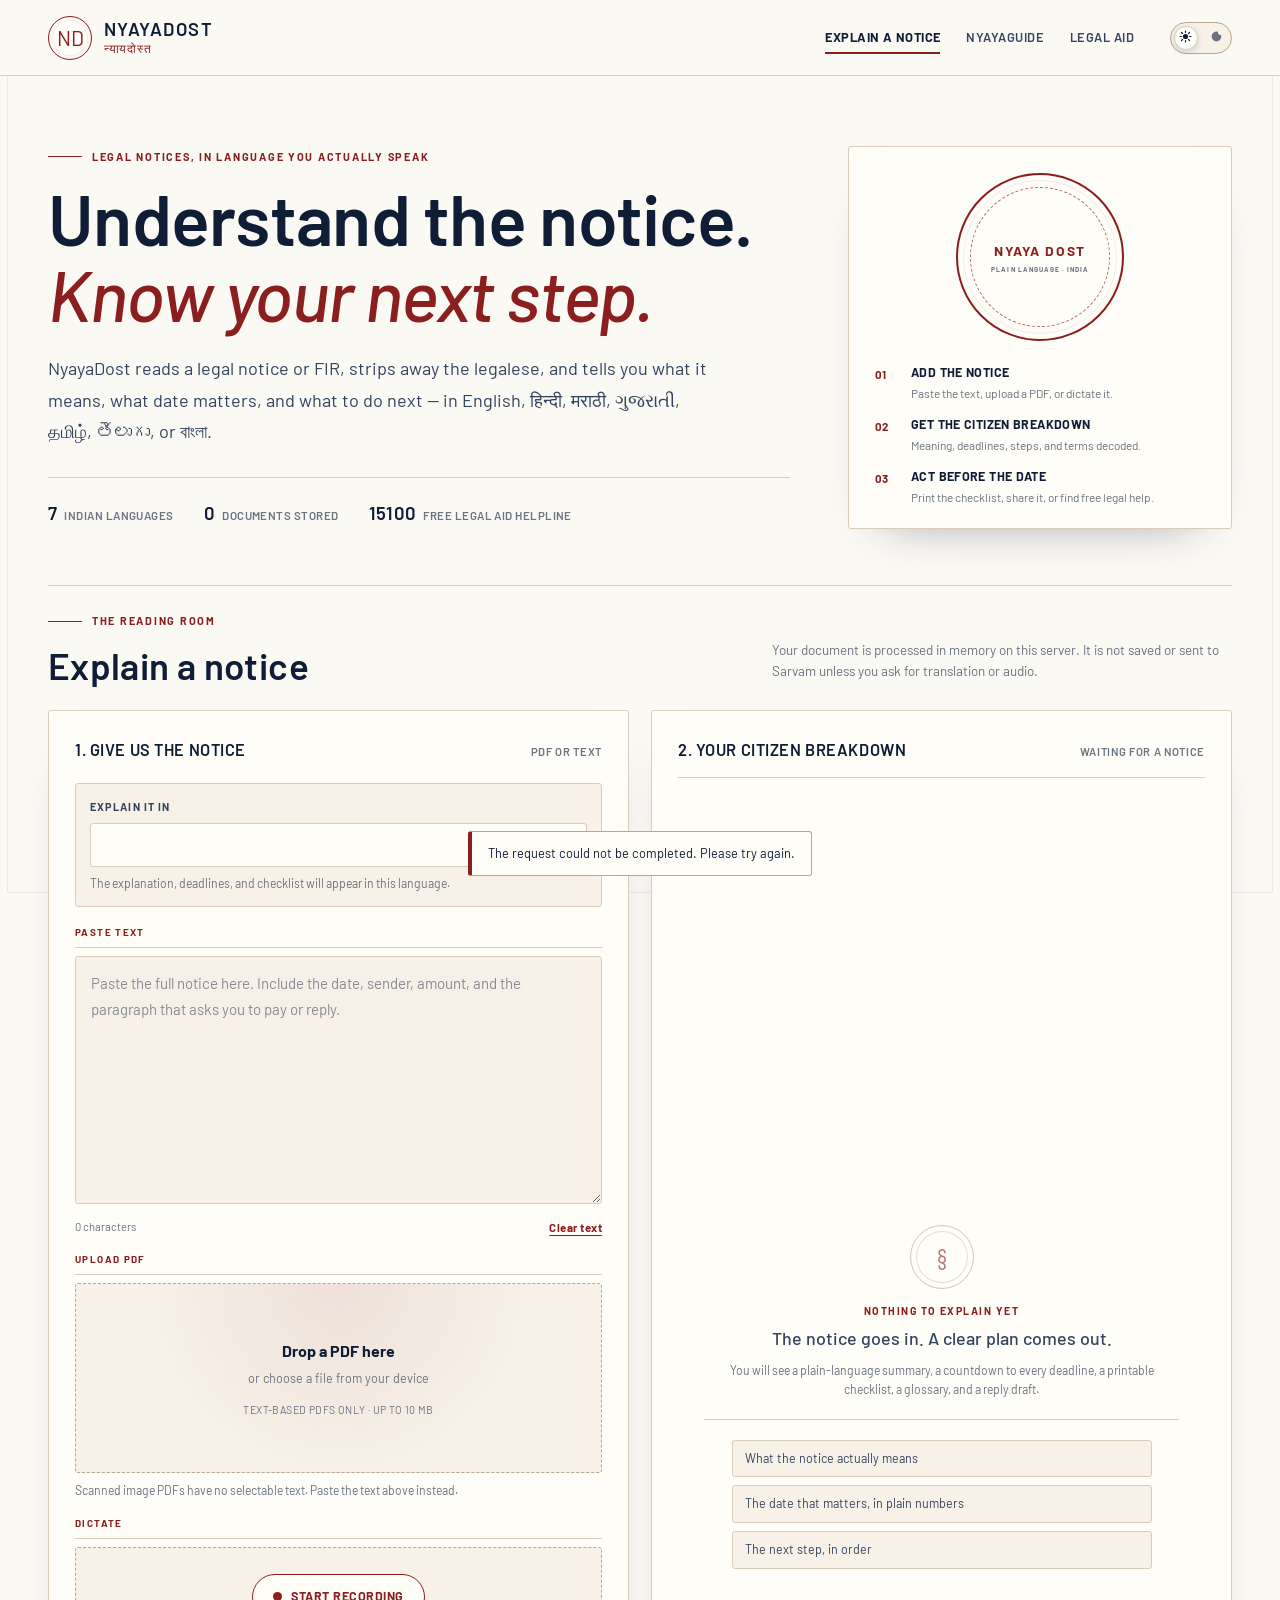
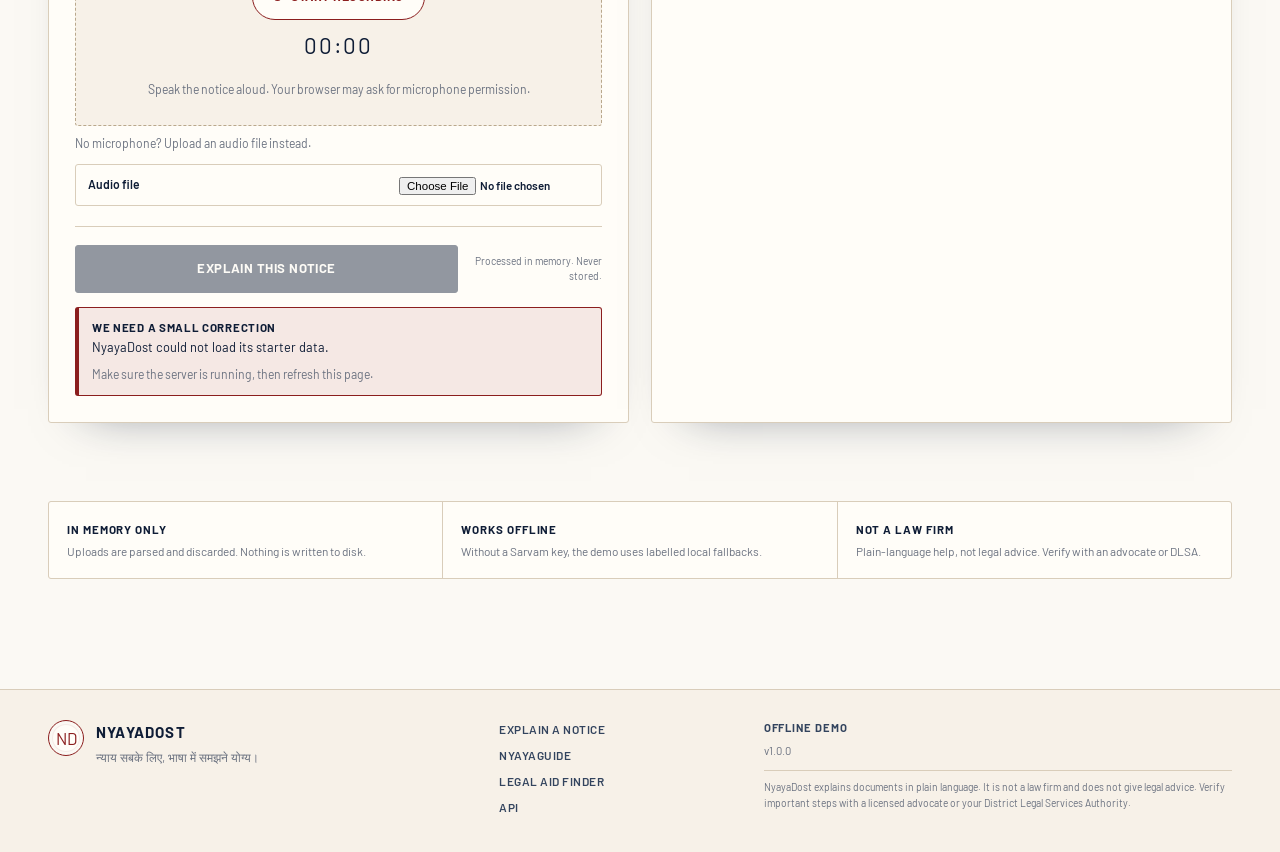
==== commit 86a08622: "Merge origin/main and keep Barlow font" ====
--- a/templates/index.html
+++ b/templates/index.html
@@ -13,16 +13,23 @@
   <link rel="preconnect" href="https://fonts.gstatic.com" crossorigin>
   <link href="https://fonts.googleapis.com/css2?family=Barlow:ital,wght@0,100;0,200;0,300;0,400;0,500;0,600;0,700;0,800;0,900;1,100;1,200;1,300;1,400;1,500;1,600;1,700;1,800;1,900&display=swap" rel="stylesheet">
   <link rel="stylesheet" href="/static/css/styles.css?v=3">
-  <script src="/static/js/app.js?v=2" defer></script>
+  <script>
+    (function () {
+      var p = window.location.pathname.replace(/\/+$/, "") || "/";
+      var h = window.location.hash.toLowerCase();
+      var page = (p === "/guide" || h === "#guide") ? "guide" : ((p === "/legal-aid" || h === "#legal-aid") ? "legal-aid" : "workspace");
+      document.documentElement.setAttribute("data-page", page);
+    })();
+  </script>
+  <script src="/static/js/app.js?v=3" defer></script>
 </head>
 <body>
   <a class="skip-link" href="#main">Skip to the main content</a>
-  <div class="page-grain" aria-hidden="true"></div>
 
   <header class="site-header">
     <div class="header-inner">
       <a class="brand" href="/" aria-label="NyayaDost home">
-        <span class="brand-seal" aria-hidden="true">⚖</span>
+        <span class="brand-seal" aria-hidden="true">ND</span>
         <span class="brand-text">
           <span class="brand-name">NyayaDost</span>
           <span class="brand-native">न्यायदोस्त</span>
@@ -30,16 +37,16 @@
       </a>
 
       <nav class="site-nav" aria-label="Primary navigation">
-        <a href="#workspace">Explain a notice</a>
-        <a href="#guide">NyayaGuide</a>
-        <a href="#legal-aid">Legal Aid</a>
+        <a href="/" data-nav="workspace">Explain a notice</a>
+        <a href="/guide" data-nav="guide">NyayaGuide</a>
+        <a href="/legal-aid" data-nav="legal-aid">Legal Aid</a>
       </nav>
 
       <div class="header-actions">
         <span class="mode-chip" id="mode-chip" hidden></span>
         <button class="theme-toggle" id="theme-toggle" type="button" aria-label="Switch to dark mode" aria-pressed="false">
-          <span class="theme-icon theme-icon-sun" aria-hidden="true">☀</span>
-          <span class="theme-icon theme-icon-moon" aria-hidden="true">☾</span>
+          <span class="theme-icon theme-icon-sun" aria-hidden="true"><svg class="icon" viewBox="0 0 16 16" width="13" height="13" fill="none" stroke="currentColor" stroke-width="1.4" stroke-linecap="round"><circle cx="8" cy="8" r="3.2" fill="currentColor" stroke="none"/><path d="M8 1.2v1.8M8 13v1.8M1.2 8H3M13 8h1.8M3.05 3.05l1.27 1.27M11.68 11.68l1.27 1.27M12.95 3.05l-1.27 1.27M4.32 11.68l-1.27 1.27"/></svg></span>
+          <span class="theme-icon theme-icon-moon" aria-hidden="true"><svg class="icon" viewBox="0 0 16 16" width="13" height="13" fill="currentColor"><path d="M9.5 2.2A6 6 0 1 0 13.8 6.5 4.7 4.7 0 0 1 9.5 2.2z"/></svg></span>
           <span class="theme-knob" aria-hidden="true"></span>
         </button>
       </div>
@@ -66,7 +73,6 @@
         <div class="seal" aria-hidden="true">
           <span class="seal-ring"></span>
           <span class="seal-center">
-            <span class="seal-scales">⚖</span>
             <span class="seal-title">NYAYA DOST</span>
             <span class="seal-sub">PLAIN LANGUAGE · INDIA</span>
           </span>
@@ -118,7 +124,6 @@
           </div>
           <div class="tab-panel" id="tab-upload" role="tabpanel">
             <div class="dropzone" id="dropzone" tabindex="0" role="button" aria-label="Choose or drop a PDF notice">
-              <span class="dropzone-icon" aria-hidden="true">⇩</span>
               <strong>Drop a PDF here</strong>
               <span>or choose a file from your device</span>
               <span class="dropzone-hint">Text-based PDFs only · up to <span id="upload-limit">10</span> MB</span>
@@ -172,10 +177,9 @@
 
           <div class="input-actions">
             <button type="button" class="button primary" id="analyze-button" disabled>
-              <span class="button-stamp" aria-hidden="true">⚖</span>
               Explain this notice
             </button>
-            <p class="privacy-note"><span aria-hidden="true">▣</span> Processed in memory. Never stored.</p>
+            <p class="privacy-note">Processed in memory. Never stored.</p>
           </div>
           <div class="inline-alert" id="input-error" role="alert" hidden></div>
         </section>
@@ -187,7 +191,7 @@
           </div>
 
           <div class="processing" id="processing" hidden aria-live="polite">
-            <div class="processing-seal" aria-hidden="true"><span>⚖</span></div>
+            <div class="processing-seal" aria-hidden="true"></div>
             <p class="processing-title">Reading the notice carefully</p>
             <ol class="processing-stages" id="processing-stages">
               <li data-stage="parse"><span class="stage-mark" aria-hidden="true"></span><div><strong>Parsing clauses</strong><p>Finding the sender, dates, amount, and legal sections.</p></div></li>
@@ -198,15 +202,15 @@
 
           <div class="empty-state" id="empty-state">
             <div class="empty-state-intro">
-              <div class="empty-seal" aria-hidden="true">⚖</div>
+              <div class="empty-seal" aria-hidden="true">§</div>
               <p class="empty-kicker">Nothing to explain yet</p>
               <h4>The notice goes in. A clear plan comes out.</h4>
               <p class="empty-copy">You will see a plain-language summary, a countdown to every deadline, a printable checklist, a glossary, and a reply draft.</p>
             </div>
             <ul class="empty-list">
-              <li><span aria-hidden="true">📌</span> What the notice actually means</li>
-              <li><span aria-hidden="true">⏳</span> The date that matters, in plain numbers</li>
-              <li><span aria-hidden="true">✅</span> The next step, in order</li>
+              <li>What the notice actually means</li>
+              <li>The date that matters, in plain numbers</li>
+              <li>The next step, in order</li>
             </ul>
           </div>
 
@@ -230,12 +234,12 @@
 
             <div class="result-tab-panel" id="tab-breakdown" role="tabpanel">
               <article class="card summary-card">
-                <div class="card-kicker"><span aria-hidden="true">📌</span> <span id="summary-label">What This Notice Means</span></div>
+                <div class="card-kicker"><span id="summary-label">What This Notice Means</span></div>
                 <h5 id="summary-title">Summary</h5>
                 <p class="summary-body" id="summary-body"></p>
                 <div class="summary-actions">
-                  <button type="button" class="button ghost small" id="speak-summary"><span aria-hidden="true">◉</span> Read aloud</button>
-                  <button type="button" class="button ghost small" id="copy-summary"><span aria-hidden="true">⧉</span> Copy</button>
+                  <button type="button" class="button ghost small" id="speak-summary">Read aloud</button>
+                  <button type="button" class="button ghost small" id="copy-summary">Copy</button>
                 </div>
               </article>
 
@@ -244,7 +248,7 @@
               <section class="deadline-section" aria-labelledby="deadline-title">
                 <div class="card-heading">
                   <div>
-                    <p class="card-kicker"><span aria-hidden="true">⏳</span> <span id="deadline-label">Critical Deadlines</span></p>
+                    <p class="card-kicker"><span id="deadline-label">Critical Deadlines</span></p>
                     <h5 id="deadline-title">The dates that matter</h5>
                   </div>
                   <p class="card-note">Counted from today in India Standard Time.</p>
@@ -255,12 +259,12 @@
               <section class="card steps-card" aria-labelledby="steps-title">
                 <div class="card-heading">
                   <div>
-                    <p class="card-kicker"><span aria-hidden="true">✅</span> <span id="steps-label">Immediate Next Steps</span></p>
+                    <p class="card-kicker"><span id="steps-label">Immediate Next Steps</span></p>
                     <h5 id="steps-title">Your checklist</h5>
                   </div>
                   <div class="steps-actions">
-                    <button type="button" class="button tiny" id="print-button"><span aria-hidden="true">⎙</span> Print</button>
-                    <button type="button" class="button tiny" id="share-button"><span aria-hidden="true">↗</span> Share</button>
+                    <button type="button" class="button tiny" id="print-button">Print</button>
+                    <button type="button" class="button tiny" id="share-button">Share</button>
                   </div>
                 </div>
                 <div class="progress-track" aria-hidden="true"><span class="progress-fill" id="steps-progress-bar"></span></div>
@@ -271,13 +275,13 @@
               <section class="card audio-card" id="audio-card" aria-labelledby="audio-title">
                 <div class="card-heading">
                   <div>
-                    <p class="card-kicker"><span aria-hidden="true">◉</span> <span id="audio-label">Listen to this explanation</span></p>
+                    <p class="card-kicker"><span id="audio-label">Listen to this explanation</span></p>
                     <h5 id="audio-title">Audio in your language</h5>
                   </div>
                   <button type="button" class="button ghost small" id="audio-load">Load audio</button>
                 </div>
                 <div class="audio-player" id="audio-player" hidden>
-                  <button type="button" class="play-button" id="audio-play" aria-label="Play audio">▶</button>
+                  <button type="button" class="play-button" id="audio-play" aria-label="Play audio">Play</button>
                   <div class="wave-wrap">
                     <canvas id="waveform" width="720" height="64" aria-hidden="true"></canvas>
                     <div class="wave-progress" id="wave-progress"></div>
@@ -299,11 +303,11 @@
             <div class="result-tab-panel" id="tab-original" role="tabpanel">
               <div class="original-grid">
                 <section class="card">
-                  <div class="card-kicker"><span aria-hidden="true">▤</span> <span id="original-label">Original Legalese</span></div>
+                  <div class="card-kicker"><span id="original-label">Original Legalese</span></div>
                   <pre class="original-text" id="original-text"></pre>
                 </section>
                 <section class="card translation-card">
-                  <div class="card-kicker"><span aria-hidden="true">⇄</span> Vernacular translation</div>
+                  <div class="card-kicker">Vernacular translation</div>
                   <p class="field-hint">Translate the original wording with Sarvam Mayura. In offline mode, key legal terms are replaced from a phrasebook and clearly labelled.</p>
                   <button type="button" class="button ghost small" id="translate-button">Translate the original</button>
                   <div class="inline-alert" id="translation-warning" role="status" hidden></div>
@@ -314,7 +318,7 @@
 
             <div class="result-tab-panel" id="tab-glossary" role="tabpanel">
               <section class="card">
-                <div class="card-kicker"><span aria-hidden="true">✎</span> <span id="glossary-label">Legal Terms, Decoded</span></div>
+                <div class="card-kicker"><span id="glossary-label">Legal Terms, Decoded</span></div>
                 <h5>Every term that could slow you down</h5>
                 <dl class="glossary-list" id="glossary-list"></dl>
               </section>
@@ -322,7 +326,7 @@
 
             <div class="result-tab-panel" id="tab-reply" role="tabpanel">
               <section class="card reply-card">
-                <div class="card-kicker"><span aria-hidden="true">✉</span> <span id="reply-label">Reply Draft</span></div>
+                <div class="card-kicker"><span id="reply-label">Reply Draft</span></div>
                 <h5 id="reply-subject">Reply to the notice</h5>
                 <p class="reply-note" id="reply-note"></p>
                 <pre class="reply-template" id="reply-template"></pre>
@@ -482,30 +486,30 @@
     </section>
 
     <section class="trust-strip" aria-label="Privacy and safety commitments">
-      <div><span aria-hidden="true">▣</span><strong>In memory only</strong><p>Uploads are parsed and discarded. Nothing is written to disk.</p></div>
-      <div><span aria-hidden="true">⌂</span><strong>Works offline</strong><p>Without a Sarvam key, the demo uses labelled local fallbacks.</p></div>
-      <div><span aria-hidden="true">⚖</span><strong>Not a law firm</strong><p>Plain-language help, not legal advice. Verify with an advocate or DLSA.</p></div>
+      <div><strong>In memory only</strong><p>Uploads are parsed and discarded. Nothing is written to disk.</p></div>
+      <div><strong>Works offline</strong><p>Without a Sarvam key, the demo uses labelled local fallbacks.</p></div>
+      <div><strong>Not a law firm</strong><p>Plain-language help, not legal advice. Verify with an advocate or DLSA.</p></div>
     </section>
   </main>
 
   <footer class="site-footer">
     <div class="footer-inner">
       <div class="footer-brand">
-        <span class="brand-seal small" aria-hidden="true">⚖</span>
+        <span class="brand-seal small" aria-hidden="true">ND</span>
         <div>
           <strong>NyayaDost</strong>
           <p>न्याय सबके लिए, भाषा में समझने योग्य।</p>
         </div>
       </div>
       <div class="footer-links">
-        <a href="#workspace">Explain a notice</a>
-        <a href="#guide">NyayaGuide</a>
-        <a href="#legal-aid">Legal Aid Finder</a>
+        <a href="/" data-nav="workspace">Explain a notice</a>
+        <a href="/guide" data-nav="guide">NyayaGuide</a>
+        <a href="/legal-aid" data-nav="legal-aid">Legal Aid Finder</a>
         <a href="/api/docs">API</a>
       </div>
       <div class="footer-meta">
         <p id="footer-mode">Offline demo</p>
-        <p>Built for the Sarvam AI hackathon · <span id="footer-version">v1.0.0</span></p>
+        <p><span id="footer-version">v1.0.0</span></p>
         <p class="footer-disclaimer">NyayaDost explains documents in plain language. It is not a law firm and does not give legal advice. Verify important steps with a licensed advocate or your District Legal Services Authority.</p>
       </div>
     </div>
--- a/static/css/styles.css
+++ b/static/css/styles.css
@@ -1,8 +1,4 @@
-/* ==========================================================================
-   NyayaDost design system
-   Light: archival stamp paper. Dark: an executive legal chamber.
-   No framework, no gradients borrowed from a SaaS landing page.
-   ========================================================================== */
+/* NyayaDost application styles. */
 
 :root {
   --font-display: "Barlow", -apple-system, BlinkMacSystemFont, "Segoe UI", Roboto, sans-serif;
@@ -89,22 +85,7 @@
   line-height: 1.6;
   color: var(--ink);
   background-color: var(--bg);
-  background-image:
-    radial-gradient(circle at 8% 12%, rgba(154, 123, 79, 0.06), transparent 28%),
-    radial-gradient(circle at 92% 4%, rgba(139, 30, 30, 0.045), transparent 24%),
-    radial-gradient(circle at 50% 100%, rgba(154, 123, 79, 0.05), transparent 34%),
-    repeating-linear-gradient(0deg, var(--rule-faint) 0 1px, transparent 1px 5px);
-  background-attachment: fixed;
   -webkit-font-smoothing: antialiased;
-  text-rendering: optimizeLegibility;
-}
-
-[data-theme="dark"] body {
-  background-image:
-    radial-gradient(circle at 8% 12%, rgba(197, 168, 128, 0.06), transparent 30%),
-    radial-gradient(circle at 92% 4%, rgba(196, 106, 95, 0.05), transparent 26%),
-    radial-gradient(circle at 50% 100%, rgba(197, 168, 128, 0.04), transparent 36%),
-    repeating-linear-gradient(0deg, var(--rule-faint) 0 1px, transparent 1px 5px);
 }
 
 ::selection {
@@ -178,23 +159,6 @@
   outline-offset: 3px;
 }
 
-.page-grain {
-  position: fixed;
-  inset: 0;
-  z-index: -1;
-  pointer-events: none;
-  opacity: 0.32;
-  background-image:
-    repeating-linear-gradient(90deg, transparent 0 2px, rgba(15, 29, 54, 0.018) 2px 3px),
-    repeating-linear-gradient(0deg, transparent 0 3px, rgba(15, 29, 54, 0.014) 3px 4px);
-  mix-blend-mode: multiply;
-}
-
-[data-theme="dark"] .page-grain {
-  opacity: 0.18;
-  mix-blend-mode: screen;
-}
-
 /* --------------------------------------------------------------------------
    Header
    -------------------------------------------------------------------------- */
@@ -205,9 +169,7 @@
   z-index: 100;
   height: var(--header-h);
   border-bottom: 1px solid var(--rule);
-  background: color-mix(in srgb, var(--bg) 88%, transparent);
-  backdrop-filter: blur(14px);
-  -webkit-backdrop-filter: blur(14px);
+  background: var(--bg);
 }
 
 .header-inner {
@@ -308,6 +270,17 @@
 
 .site-nav a:hover::after {
   right: 0;
+}
+
+.site-nav a.is-active {
+  color: var(--ink);
+  font-weight: 700;
+}
+
+.site-nav a.is-active::after {
+  right: 0;
+  height: 2px;
+  background: var(--stamp);
 }
 
 .header-actions {
@@ -456,18 +429,6 @@
   border-radius: var(--radius);
   box-shadow: var(--shadow-panel);
   padding: 26px;
-}
-
-.panel::before {
-  content: "";
-  position: absolute;
-  top: 0;
-  left: 0;
-  right: 0;
-  height: 3px;
-  background: linear-gradient(90deg, var(--stamp), var(--gold) 42%, transparent 86%);
-  opacity: 0.75;
-  border-radius: var(--radius) var(--radius) 0 0;
 }
 
 .panel-head {
@@ -640,11 +601,6 @@
   box-shadow: none;
 }
 
-.button-stamp {
-  font-size: 1rem;
-  line-height: 1;
-}
-
 .text-button {
   padding: 0;
   border: 0;
@@ -714,12 +670,7 @@
   font-size: 0.94rem;
   line-height: 1.72;
   resize: vertical;
-  background-color: var(--surface-2);
-  background-image: repeating-linear-gradient(
-    0deg,
-    transparent 0 30px,
-    var(--rule-faint) 30px 31px
-  );
+  background: var(--surface-2);
 }
 
 input[type="text"]:focus,
@@ -830,14 +781,11 @@
 }
 
 .hero-seal-card {
-  position: relative;
   padding: 26px 26px 22px;
   border: 1px solid var(--rule);
   border-radius: var(--radius);
-  background:
-    linear-gradient(145deg, var(--surface), var(--surface-2));
+  background: var(--surface);
   box-shadow: var(--shadow-panel);
-  transform: rotate(0.5deg);
 }
 
 .hero-seal-card::before {
@@ -859,11 +807,9 @@
   border: 2px solid var(--stamp);
   border-radius: 50%;
   color: var(--stamp);
-  transform: rotate(-5deg);
   box-shadow:
     inset 0 0 0 5px var(--surface),
-    inset 0 0 0 6px var(--stamp-soft),
-    0 10px 26px -20px rgba(139, 30, 30, 0.65);
+    inset 0 0 0 6px var(--stamp-soft);
 }
 
 .seal-ring {
@@ -880,12 +826,6 @@
   align-items: center;
   gap: 2px;
   text-align: center;
-}
-
-.seal-scales {
-  font-size: 2rem;
-  line-height: 1;
-  margin-bottom: 4px;
 }
 
 .seal-title {
@@ -1009,6 +949,7 @@
   font-size: 0.7rem;
   color: var(--ink-muted);
 }
+
 
 .dropzone {
   display: flex;
@@ -1036,24 +977,12 @@
   transform: translateY(-1px);
 }
 
-.dropzone-icon {
-  display: grid;
-  place-items: center;
-  width: 44px;
-  height: 44px;
-  margin-bottom: 4px;
-  border: 1px solid var(--stamp);
-  border-radius: 50%;
-  color: var(--stamp);
-  font-size: 1.3rem;
-}
-
 .dropzone strong {
   font-family: var(--font-legal);
   font-size: 1rem;
 }
 
-.dropzone > span:not(.dropzone-icon):not(.dropzone-hint) {
+.dropzone > span:not(.dropzone-hint) {
   font-size: 0.78rem;
   color: var(--ink-muted);
 }
@@ -1336,14 +1265,16 @@
 }
 
 .processing-stages li.is-done .stage-mark::after {
-  content: "✓";
+  content: "";
   position: absolute;
-  inset: 0;
-  display: grid;
-  place-items: center;
-  color: var(--surface);
-  font-size: 0.7rem;
-  font-weight: 700;
+  top: 50%;
+  left: 50%;
+  width: 9px;
+  height: 5px;
+  margin: -4px 0 0 -5px;
+  border-left: 2px solid var(--surface);
+  border-bottom: 2px solid var(--surface);
+  transform: rotate(-45deg);
 }
 
 .processing-stages strong {
@@ -1852,14 +1783,16 @@
 }
 
 .step-check:checked::after {
-  content: "✓";
+  content: "";
   position: absolute;
-  inset: 0;
-  display: grid;
-  place-items: center;
-  color: var(--surface);
-  font-size: 0.7rem;
-  font-weight: 700;
+  top: 50%;
+  left: 50%;
+  width: 9px;
+  height: 5px;
+  margin: -4px 0 0 -5px;
+  border-left: 2px solid var(--surface);
+  border-bottom: 2px solid var(--surface);
+  transform: rotate(-45deg);
 }
 
 .step-body {
@@ -2105,10 +2038,28 @@
    NyayaGuide
    -------------------------------------------------------------------------- */
 
+/* Page display toggles */
+html[data-page="workspace"] .guide-section,
+html[data-page="workspace"] .aid-section {
+  display: none !important;
+}
+
+html[data-page="guide"] .hero,
+html[data-page="guide"] .workspace,
+html[data-page="guide"] .aid-section {
+  display: none !important;
+}
+
+html[data-page="legal-aid"] .hero,
+html[data-page="legal-aid"] .workspace,
+html[data-page="legal-aid"] .guide-section {
+  display: none !important;
+}
+
 .guide-section,
 .aid-section {
-  padding: 54px 0 30px;
-  border-top: 1px solid var(--rule);
+  padding: 48px 0 36px;
+  border-top: none;
 }
 
 .guide-controls {
@@ -2548,13 +2499,6 @@
 .trust-strip > div {
   padding: 18px;
   background: var(--surface);
-}
-
-.trust-strip span {
-  display: block;
-  margin-bottom: 6px;
-  color: var(--stamp);
-  font-size: 1rem;
 }
 
 .trust-strip strong {
@@ -2830,7 +2774,13 @@
   }
 
   .site-nav {
-    display: none;
+    display: flex;
+    gap: 16px;
+  }
+
+  .site-nav a {
+    font-size: 0.74rem;
+    padding: 4px 0;
   }
 
   .header-actions {
@@ -3035,7 +2985,6 @@
     font-size: 11pt;
   }
 
-  .page-grain,
   .site-header,
   .hero,
   .input-panel,
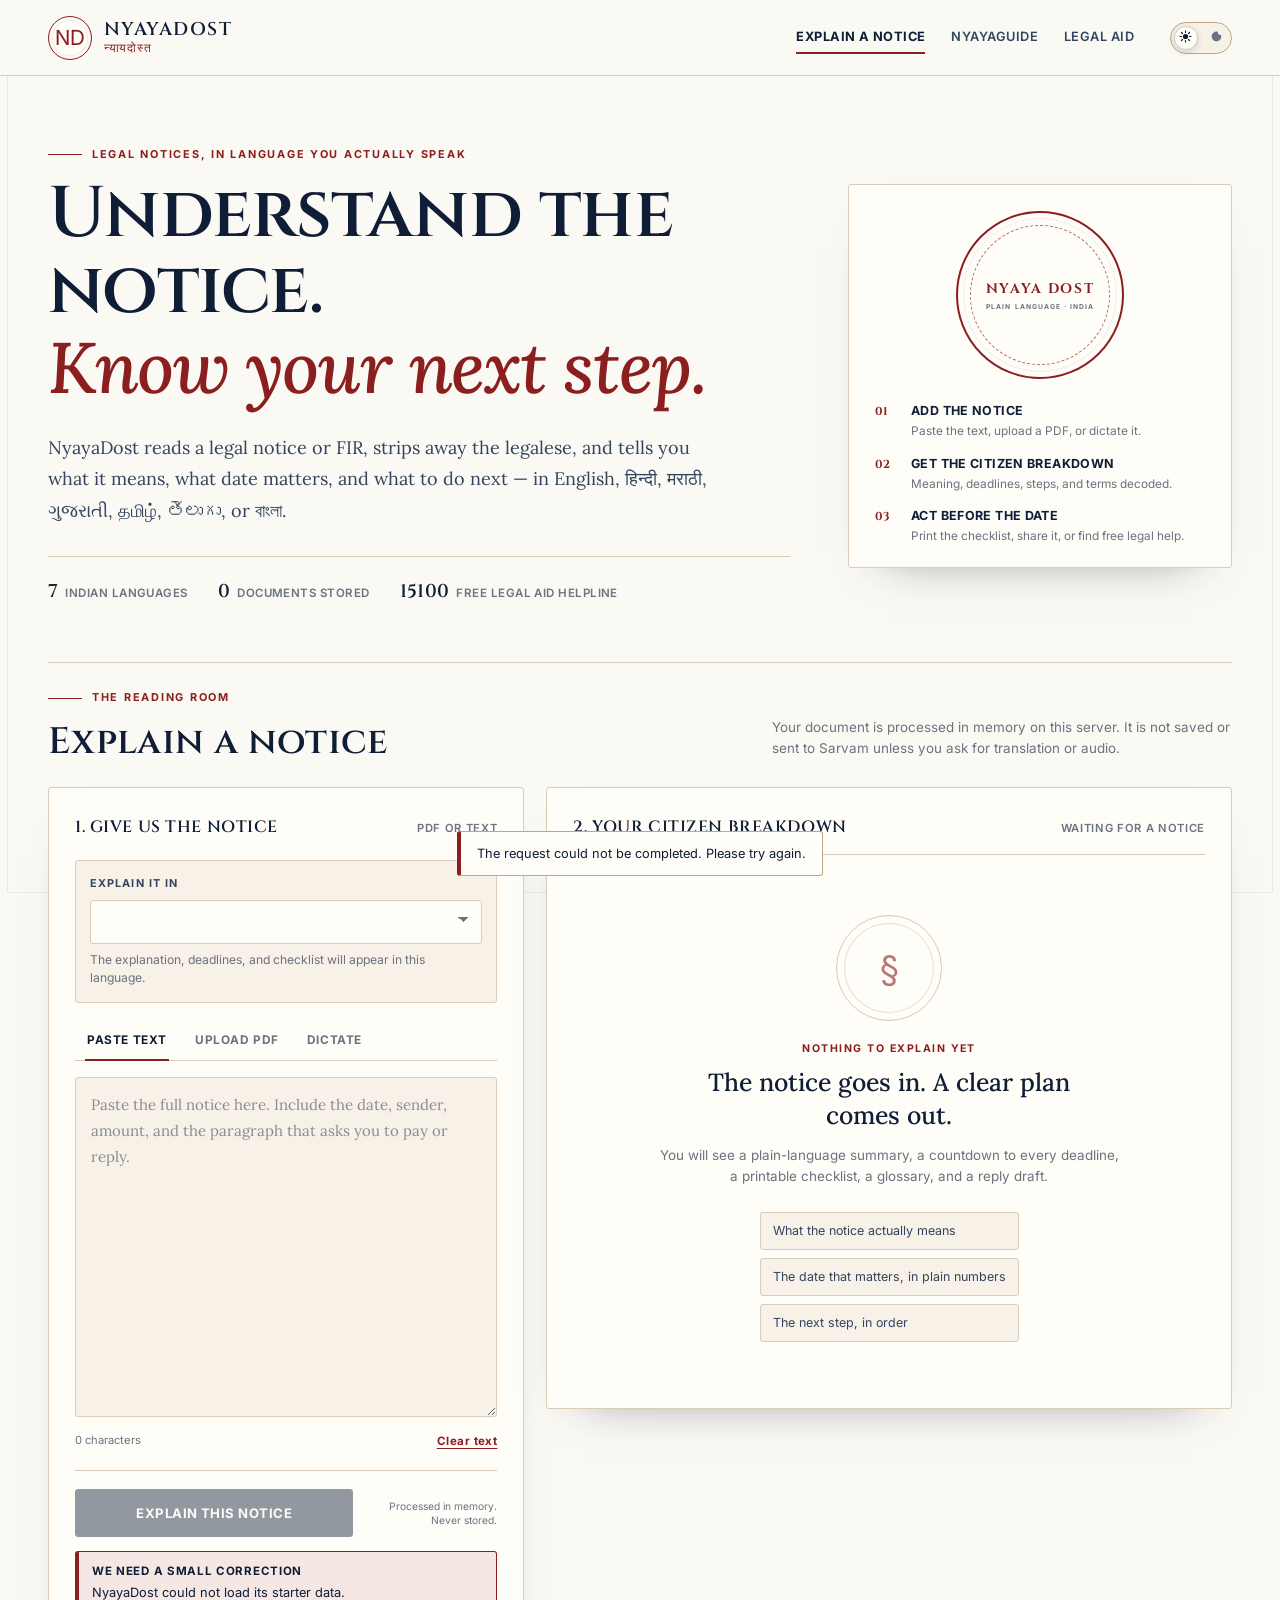
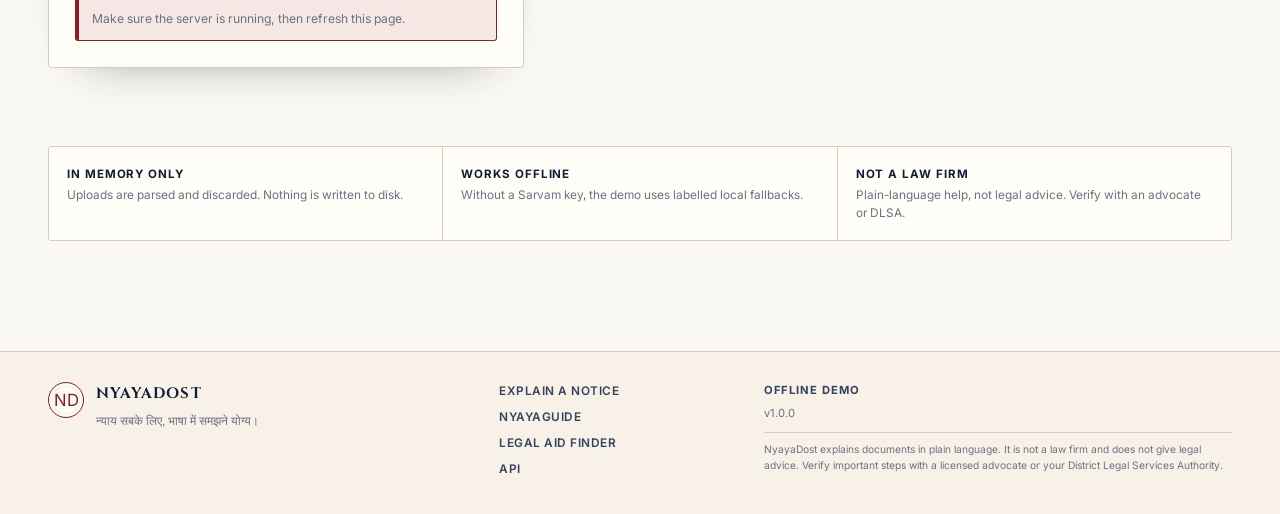
==== commit 21778ee7: "Redid Darkmode ui" ====
--- a/templates/index.html
+++ b/templates/index.html
@@ -5,14 +5,14 @@
   <meta name="viewport" content="width=device-width, initial-scale=1">
   <meta name="description" content="NyayaDost explains Indian legal notices and FIRs in plain language, with deadlines, next steps, audio, and free legal aid.">
   <meta name="theme-color" content="#FBF9F4" media="(prefers-color-scheme: light)">
-  <meta name="theme-color" content="#0D1117" media="(prefers-color-scheme: dark)">
+  <meta name="theme-color" content="#140E0A" media="(prefers-color-scheme: dark)">
   <title>NyayaDost — Legal notices in plain language</title>
   <script src="/static/js/theme-init.js"></script>
   <link rel="icon" href="/static/favicon.svg" type="image/svg+xml">
   <link rel="preconnect" href="https://fonts.googleapis.com">
   <link rel="preconnect" href="https://fonts.gstatic.com" crossorigin>
-  <link href="https://fonts.googleapis.com/css2?family=Barlow:ital,wght@0,100;0,200;0,300;0,400;0,500;0,600;0,700;0,800;0,900;1,100;1,200;1,300;1,400;1,500;1,600;1,700;1,800;1,900&display=swap" rel="stylesheet">
-  <link rel="stylesheet" href="/static/css/styles.css?v=3">
+  <link href="https://fonts.googleapis.com/css2?family=Cinzel:wght@500;600;700&family=Inter:wght@400;500;600;700&family=Lora:ital,wght@0,400;0,500;0,600;1,400;1,500&display=swap" rel="stylesheet">
+  <link rel="stylesheet" href="/static/css/styles.css">
   <script>
     (function () {
       var p = window.location.pathname.replace(/\/+$/, "") || "/";
@@ -21,7 +21,7 @@
       document.documentElement.setAttribute("data-page", page);
     })();
   </script>
-  <script src="/static/js/app.js?v=3" defer></script>
+  <script src="/static/js/app.js" defer></script>
 </head>
 <body>
   <a class="skip-link" href="#main">Skip to the main content</a>
@@ -43,7 +43,6 @@
       </nav>
 
       <div class="header-actions">
-        <span class="mode-chip" id="mode-chip" hidden></span>
         <button class="theme-toggle" id="theme-toggle" type="button" aria-label="Switch to dark mode" aria-pressed="false">
           <span class="theme-icon theme-icon-sun" aria-hidden="true"><svg class="icon" viewBox="0 0 16 16" width="13" height="13" fill="none" stroke="currentColor" stroke-width="1.4" stroke-linecap="round"><circle cx="8" cy="8" r="3.2" fill="currentColor" stroke="none"/><path d="M8 1.2v1.8M8 13v1.8M1.2 8H3M13 8h1.8M3.05 3.05l1.27 1.27M11.68 11.68l1.27 1.27M12.95 3.05l-1.27 1.27M4.32 11.68l-1.27 1.27"/></svg></span>
           <span class="theme-icon theme-icon-moon" aria-hidden="true"><svg class="icon" viewBox="0 0 16 16" width="13" height="13" fill="currentColor"><path d="M9.5 2.2A6 6 0 1 0 13.8 6.5 4.7 4.7 0 0 1 9.5 2.2z"/></svg></span>
@@ -107,22 +106,22 @@
             <p id="language-help" class="field-hint">The explanation, deadlines, and checklist will appear in this language.</p>
           </div>
 
-          <div class="input-section-header">
-            <span class="input-section-label">Paste text</span>
-          </div>
-          <div class="tab-panel" id="tab-text" role="tabpanel">
+          <div class="input-tabs" role="tablist" aria-label="How to add the notice">
+            <button type="button" class="input-tab is-active" id="tab-button-text" role="tab" aria-selected="true" aria-controls="tab-text" data-input-tab="text">Paste text</button>
+            <button type="button" class="input-tab" id="tab-button-upload" role="tab" aria-selected="false" aria-controls="tab-upload" data-input-tab="upload">Upload PDF</button>
+            <button type="button" class="input-tab" id="tab-button-dictate" role="tab" aria-selected="false" aria-controls="tab-dictate" data-input-tab="dictate">Dictate</button>
+          </div>
+
+          <div class="tab-panel" id="tab-text" role="tabpanel" aria-labelledby="tab-button-text">
             <label class="sr-only" for="notice-text">Paste the notice text</label>
-            <textarea id="notice-text" rows="8" spellcheck="true" placeholder="Paste the full notice here. Include the date, sender, amount, and the paragraph that asks you to pay or reply."></textarea>
+            <textarea id="notice-text" rows="12" spellcheck="true" placeholder="Paste the full notice here. Include the date, sender, amount, and the paragraph that asks you to pay or reply."></textarea>
             <div class="textarea-meta">
               <span id="char-count">0 characters</span>
               <button type="button" class="text-button" id="clear-text">Clear text</button>
             </div>
           </div>
 
-          <div class="input-section-header">
-            <span class="input-section-label">Upload PDF</span>
-          </div>
-          <div class="tab-panel" id="tab-upload" role="tabpanel">
+          <div class="tab-panel" id="tab-upload" role="tabpanel" aria-labelledby="tab-button-upload" hidden>
             <div class="dropzone" id="dropzone" tabindex="0" role="button" aria-label="Choose or drop a PDF notice">
               <strong>Drop a PDF here</strong>
               <span>or choose a file from your device</span>
@@ -147,13 +146,10 @@
                 <a class="button tiny" id="pdf-open" href="#" target="_blank" rel="noopener">Open in new tab</a>
               </div>
             </div>
-            <p class="field-hint">Scanned image PDFs have no selectable text. Paste the text above instead.</p>
-          </div>
-
-          <div class="input-section-header">
-            <span class="input-section-label">Dictate</span>
-          </div>
-          <div class="tab-panel" id="tab-dictate" role="tabpanel">
+            <p class="field-hint">Scanned image PDFs have no selectable text. If we cannot read yours, paste the text in the text tab.</p>
+          </div>
+
+          <div class="tab-panel" id="tab-dictate" role="tabpanel" aria-labelledby="tab-button-dictate" hidden>
             <div class="dictate-box">
               <button type="button" class="record-button" id="record-button" aria-pressed="false">
                 <span class="record-dot" aria-hidden="true"></span>
@@ -201,12 +197,10 @@
           </div>
 
           <div class="empty-state" id="empty-state">
-            <div class="empty-state-intro">
-              <div class="empty-seal" aria-hidden="true">§</div>
-              <p class="empty-kicker">Nothing to explain yet</p>
-              <h4>The notice goes in. A clear plan comes out.</h4>
-              <p class="empty-copy">You will see a plain-language summary, a countdown to every deadline, a printable checklist, a glossary, and a reply draft.</p>
-            </div>
+            <div class="empty-seal" aria-hidden="true">§</div>
+            <p class="empty-kicker">Nothing to explain yet</p>
+            <h4>The notice goes in. A clear plan comes out.</h4>
+            <p>You will see a plain-language summary, a countdown to every deadline, a printable checklist, a glossary, and a reply draft.</p>
             <ul class="empty-list">
               <li>What the notice actually means</li>
               <li>The date that matters, in plain numbers</li>
@@ -232,7 +226,14 @@
 
             <div class="result-warning" id="result-warning" hidden></div>
 
-            <div class="result-tab-panel" id="tab-breakdown" role="tabpanel">
+            <div class="result-tabs" role="tablist" aria-label="Result sections">
+              <button type="button" class="result-tab is-active" role="tab" aria-selected="true" aria-controls="tab-breakdown" id="result-tab-button-breakdown" data-result-tab="breakdown">Citizen Breakdown</button>
+              <button type="button" class="result-tab" role="tab" aria-selected="false" aria-controls="tab-original" id="result-tab-button-original" data-result-tab="original">Original Legalese</button>
+              <button type="button" class="result-tab" role="tab" aria-selected="false" aria-controls="tab-glossary" id="result-tab-button-glossary" data-result-tab="glossary">Glossary</button>
+              <button type="button" class="result-tab" role="tab" aria-selected="false" aria-controls="tab-reply" id="result-tab-button-reply" data-result-tab="reply">Reply Draft</button>
+            </div>
+
+            <div class="result-tab-panel" id="tab-breakdown" role="tabpanel" aria-labelledby="result-tab-button-breakdown">
               <article class="card summary-card">
                 <div class="card-kicker"><span id="summary-label">What This Notice Means</span></div>
                 <h5 id="summary-title">Summary</h5>
@@ -300,7 +301,7 @@
               </section>
             </div>
 
-            <div class="result-tab-panel" id="tab-original" role="tabpanel">
+            <div class="result-tab-panel" id="tab-original" role="tabpanel" aria-labelledby="result-tab-button-original" hidden>
               <div class="original-grid">
                 <section class="card">
                   <div class="card-kicker"><span id="original-label">Original Legalese</span></div>
@@ -316,7 +317,7 @@
               </div>
             </div>
 
-            <div class="result-tab-panel" id="tab-glossary" role="tabpanel">
+            <div class="result-tab-panel" id="tab-glossary" role="tabpanel" aria-labelledby="result-tab-button-glossary" hidden>
               <section class="card">
                 <div class="card-kicker"><span id="glossary-label">Legal Terms, Decoded</span></div>
                 <h5>Every term that could slow you down</h5>
@@ -324,7 +325,7 @@
               </section>
             </div>
 
-            <div class="result-tab-panel" id="tab-reply" role="tabpanel">
+            <div class="result-tab-panel" id="tab-reply" role="tabpanel" aria-labelledby="result-tab-button-reply" hidden>
               <section class="card reply-card">
                 <div class="card-kicker"><span id="reply-label">Reply Draft</span></div>
                 <h5 id="reply-subject">Reply to the notice</h5>
--- a/static/css/styles.css
+++ b/static/css/styles.css
@@ -1,9 +1,9 @@
 /* NyayaDost application styles. */
 
 :root {
-  --font-display: "Barlow", -apple-system, BlinkMacSystemFont, "Segoe UI", Roboto, sans-serif;
-  --font-legal: "Barlow", -apple-system, BlinkMacSystemFont, "Segoe UI", Roboto, sans-serif;
-  --font-ui: "Barlow", -apple-system, BlinkMacSystemFont, "Segoe UI", Roboto, sans-serif;
+  --font-display: "Cinzel", "Georgia", "Times New Roman", serif;
+  --font-legal: "Lora", "Georgia", "Times New Roman", serif;
+  --font-ui: "Inter", -apple-system, BlinkMacSystemFont, "Segoe UI", Roboto, sans-serif;
 
   --bg: #fbf9f4;
   --bg-deep: #f2ebe1;
@@ -37,32 +37,37 @@
 }
 
 [data-theme="dark"] {
-  --bg: #0d1117;
-  --bg-deep: #0a0e13;
-  --surface: #141b24;
-  --surface-2: #18212c;
-  --surface-3: #1d2733;
-  --ink: #e6edf3;
-  --ink-soft: #c3ccd6;
-  --ink-muted: #8b98a8;
-  --rule: #2a3441;
-  --rule-strong: #3d4a5c;
-  --rule-faint: rgba(230, 237, 243, 0.06);
-  --stamp: #c46a5f;
-  --stamp-deep: #d98a7f;
-  --stamp-soft: rgba(196, 106, 95, 0.13);
-  --gold: #c5a880;
-  --gold-soft: rgba(197, 168, 128, 0.14);
-  --ok: #74b795;
-  --ok-soft: rgba(116, 183, 149, 0.12);
-  --warn: #d6a35c;
-  --warn-soft: rgba(214, 163, 92, 0.13);
-  --danger: #e07a6e;
-  --danger-soft: rgba(224, 122, 110, 0.12);
-  --shadow-panel: 0 1px 0 rgba(255, 255, 255, 0.04) inset, 0 28px 54px -40px rgba(0, 0, 0, 0.9);
-  --shadow-lift: 0 22px 42px -30px rgba(0, 0, 0, 0.85);
-  --focus: 0 0 0 3px rgba(197, 168, 128, 0.3);
+  --bg: #140e0a;
+  --bg-deep: #0d0805;
+  --surface: #1e1510;
+  --surface-2: #281d16;
+  --surface-3: #34261d;
+  --ink: #fdf6ed;
+  --ink-soft: #e2d2be;
+  --ink-muted: #a69380;
+  --rule: #3c2a1e;
+  --rule-strong: #593f2d;
+  --rule-faint: rgba(253, 246, 237, 0.08);
+  --stamp: #e06c4b;
+  --stamp-deep: #eb7c5e;
+  --stamp-soft: rgba(224, 108, 75, 0.18);
+  --gold: #e6b76c;
+  --gold-soft: rgba(230, 183, 108, 0.18);
+  --ok: #5bb988;
+  --ok-soft: rgba(91, 185, 136, 0.15);
+  --warn: #f0a348;
+  --warn-soft: rgba(240, 163, 72, 0.16);
+  --danger: #e86458;
+  --danger-soft: rgba(232, 100, 88, 0.16);
+  --shadow-panel: 0 1px 0 rgba(253, 246, 237, 0.05) inset, 0 24px 50px -28px rgba(7, 4, 2, 0.95);
+  --shadow-lift: 0 20px 40px -25px rgba(7, 4, 2, 0.9);
+  --focus: 0 0 0 3px rgba(230, 183, 108, 0.35);
   color-scheme: dark;
+}
+
+[data-theme="dark"] ::selection {
+  background: var(--gold);
+  color: #140e0a;
 }
 
 *,
@@ -288,36 +293,6 @@
   align-items: center;
   gap: 14px;
   margin-left: 8px;
-}
-
-.mode-chip {
-  display: inline-flex;
-  align-items: center;
-  gap: 7px;
-  padding: 5px 10px;
-  border: 1px solid var(--rule);
-  border-radius: 999px;
-  font-size: 0.66rem;
-  font-weight: 700;
-  letter-spacing: 0.08em;
-  text-transform: uppercase;
-  color: var(--ink-muted);
-  background: var(--surface);
-  white-space: nowrap;
-}
-
-.mode-chip::before {
-  content: "";
-  width: 6px;
-  height: 6px;
-  border-radius: 50%;
-  background: var(--warn);
-  box-shadow: 0 0 0 3px var(--warn-soft);
-}
-
-.mode-chip.is-live::before {
-  background: var(--ok);
-  box-shadow: 0 0 0 3px var(--ok-soft);
 }
 
 .theme-toggle {
@@ -569,7 +544,15 @@
 }
 
 [data-theme="dark"] .button.primary {
-  color: #10161d;
+  color: #140e0a;
+  background: var(--ink);
+  border-color: var(--ink);
+}
+
+[data-theme="dark"] .button.primary:hover {
+  background: var(--gold);
+  border-color: var(--gold);
+  color: #140e0a;
 }
 
 .button.primary:hover {
@@ -890,13 +873,14 @@
 
 .workspace-grid {
   display: grid;
-  grid-template-columns: repeat(2, minmax(0, 1fr));
+  grid-template-columns: minmax(340px, 0.82fr) minmax(0, 1.18fr);
   gap: 22px;
-  align-items: stretch;
+  align-items: start;
 }
 
 .input-panel {
-  min-height: 0;
+  position: sticky;
+  top: calc(var(--header-h) + 16px);
 }
 
 .language-field {
@@ -914,30 +898,48 @@
   margin-top: 0;
 }
 
-/* input-section-header: replaces tabs — a subtle divider label */
-.input-section-header {
-  display: flex;
-  align-items: center;
-  gap: 10px;
-  margin: 16px 0 8px;
-  padding-bottom: 6px;
+.input-tabs {
+  display: flex;
+  gap: 4px;
   border-bottom: 1px solid var(--rule);
-}
-
-.input-section-header:first-of-type {
-  margin-top: 0;
-}
-
-.input-section-label {
-  font-size: 0.62rem;
+  margin-bottom: 16px;
+}
+
+.input-tab {
+  position: relative;
+  padding: 10px 12px;
+  border: 0;
+  background: transparent;
+  color: var(--ink-muted);
+  font-size: 0.74rem;
   font-weight: 700;
-  letter-spacing: 0.14em;
+  letter-spacing: 0.05em;
   text-transform: uppercase;
-  color: var(--stamp);
-}
-
-.tab-panel {
-  margin-bottom: 4px;
+  transition: color 0.16s ease;
+}
+
+.input-tab::after {
+  content: "";
+  position: absolute;
+  left: 10px;
+  right: 10px;
+  bottom: -1px;
+  height: 2px;
+  background: var(--stamp);
+  transform: scaleX(0);
+  transition: transform 0.2s ease;
+}
+
+.input-tab:hover {
+  color: var(--ink);
+}
+
+.input-tab.is-active {
+  color: var(--ink);
+}
+
+.input-tab.is-active::after {
+  transform: scaleX(1);
 }
 
 .textarea-meta {
@@ -1162,8 +1164,6 @@
 
 .result-panel {
   min-height: 620px;
-  display: flex;
-  flex-direction: column;
 }
 
 .result-panel-head {
@@ -1290,32 +1290,27 @@
 }
 
 .empty-state {
-  flex: 1;
   display: flex;
   flex-direction: column;
+  align-items: center;
   justify-content: center;
-  padding: 34px 26px;
-}
-
-.empty-state-intro {
+  min-height: 500px;
+  padding: 40px 26px;
   text-align: center;
-  padding-bottom: 20px;
-  border-bottom: 1px solid var(--rule);
+}
+
+.empty-seal {
+  width: 106px;
+  height: 106px;
+  display: grid;
+  place-items: center;
   margin-bottom: 20px;
-}
-
-.empty-seal {
-  width: 64px;
-  height: 64px;
-  display: grid;
-  place-items: center;
-  margin: 0 auto 14px;
   border: 1px solid var(--rule-strong);
   border-radius: 50%;
   color: var(--stamp);
-  font-size: 1.4rem;
+  font-size: 2.2rem;
   opacity: 0.6;
-  box-shadow: inset 0 0 0 5px var(--surface), inset 0 0 0 6px var(--rule);
+  box-shadow: inset 0 0 0 7px var(--surface), inset 0 0 0 8px var(--rule);
 }
 
 .empty-seal.small {
@@ -1326,7 +1321,7 @@
 }
 
 .empty-kicker {
-  margin: 0 0 6px;
+  margin: 0 0 8px;
   font-size: 0.66rem;
   font-weight: 700;
   letter-spacing: 0.14em;
@@ -1334,29 +1329,26 @@
   color: var(--stamp);
 }
 
-.empty-state-intro h4 {
-  max-width: 380px;
-  margin: 0 auto;
+.empty-state h4 {
+  max-width: 420px;
+  margin: 0;
   font-family: var(--font-legal);
-  font-size: clamp(0.95rem, 1.8vw, 1.12rem);
+  font-size: clamp(1.2rem, 2.3vw, 1.55rem);
   font-weight: 500;
-  line-height: 1.4;
-  color: var(--ink-soft);
-}
-
-.empty-copy {
-  max-width: 440px;
-  margin: 10px auto 0;
-  font-size: 0.76rem;
-  line-height: 1.55;
+  line-height: 1.35;
+}
+
+.empty-state > p:not(.empty-kicker) {
+  max-width: 470px;
+  margin: 12px 0 0;
+  font-size: 0.84rem;
+  line-height: 1.6;
   color: var(--ink-muted);
 }
 
 .empty-list {
   list-style: none;
-  width: 100%;
-  max-width: 420px;
-  margin: 0 auto;
+  margin: 24px 0 0;
   padding: 0;
   display: grid;
   gap: 8px;
@@ -1506,21 +1498,56 @@
   line-height: 1.5;
 }
 
-/* result panels are now stacked — no tab buttons needed */
 .result-tabs {
-  display: none;
+  display: flex;
+  gap: 2px;
+  overflow-x: auto;
+  border-bottom: 1px solid var(--rule);
+  scrollbar-width: thin;
+}
+
+.result-tab {
+  position: relative;
+  flex: 0 0 auto;
+  padding: 11px 13px;
+  border: 0;
+  background: transparent;
+  color: var(--ink-muted);
+  font-size: 0.7rem;
+  font-weight: 700;
+  letter-spacing: 0.06em;
+  text-transform: uppercase;
+  white-space: nowrap;
+  transition: color 0.16s ease;
+}
+
+.result-tab::after {
+  content: "";
+  position: absolute;
+  left: 10px;
+  right: 10px;
+  bottom: -1px;
+  height: 2px;
+  background: var(--stamp);
+  transform: scaleX(0);
+  transition: transform 0.2s ease;
+}
+
+.result-tab:hover {
+  color: var(--ink);
+}
+
+.result-tab.is-active {
+  color: var(--ink);
+}
+
+.result-tab.is-active::after {
+  transform: scaleX(1);
 }
 
 .result-tab-panel {
   padding-top: 18px;
-  border-top: 1px solid var(--rule);
-  margin-top: 18px;
   animation: panel-in 0.3s ease both;
-}
-
-.result-tab-panel:first-of-type {
-  border-top: none;
-  margin-top: 0;
 }
 
 @keyframes panel-in {
@@ -2749,6 +2776,10 @@
     grid-template-columns: 1fr;
   }
 
+  .input-panel {
+    position: static;
+  }
+
   .guide-header,
   .guide-grid {
     grid-template-columns: 1fr;
@@ -2841,9 +2872,6 @@
     font-size: 0.98rem;
   }
 
-  .mode-chip {
-    display: none;
-  }
 
   .hero {
     padding: 38px 0 36px;
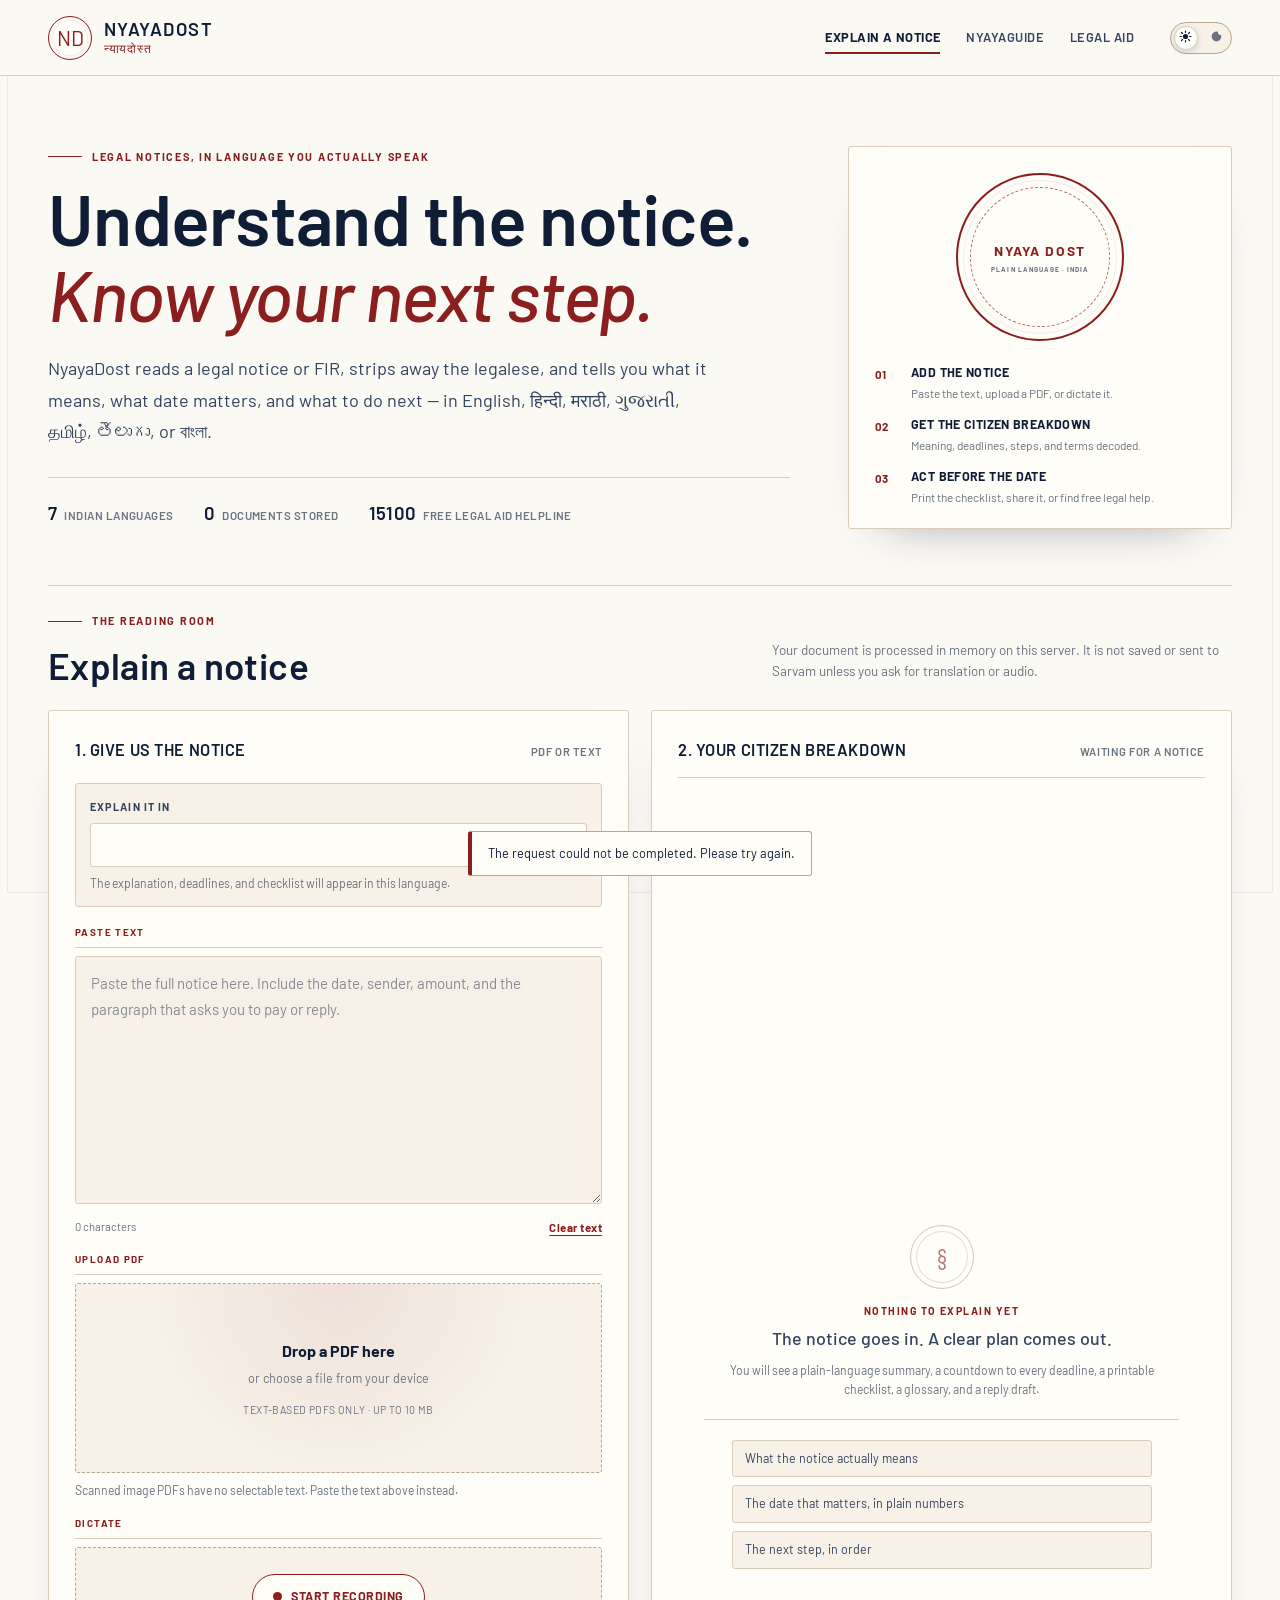
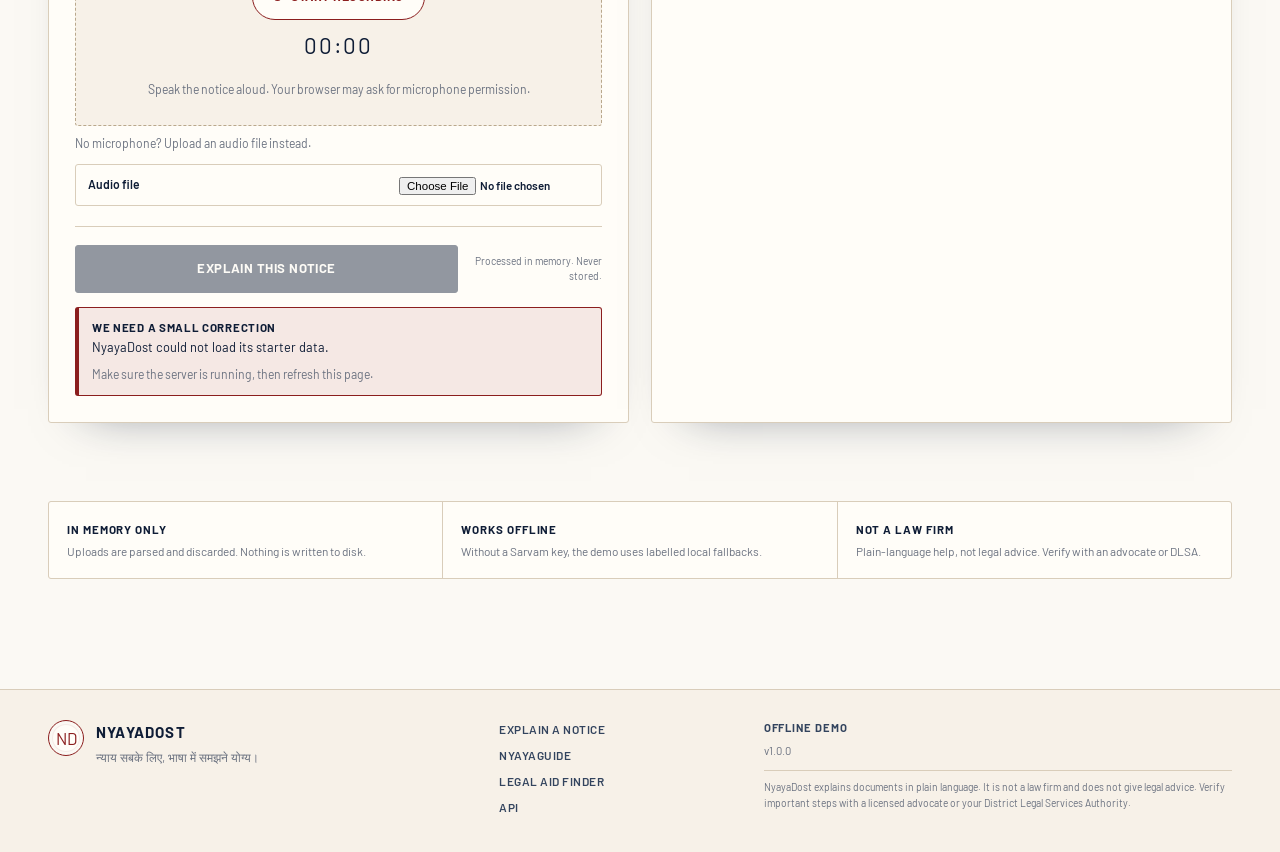
==== commit 6d642ce7: "Merge remote-tracking branch 'origin/main'" ====
--- a/templates/index.html
+++ b/templates/index.html
@@ -11,8 +11,8 @@
   <link rel="icon" href="/static/favicon.svg" type="image/svg+xml">
   <link rel="preconnect" href="https://fonts.googleapis.com">
   <link rel="preconnect" href="https://fonts.gstatic.com" crossorigin>
-  <link href="https://fonts.googleapis.com/css2?family=Cinzel:wght@500;600;700&family=Inter:wght@400;500;600;700&family=Lora:ital,wght@0,400;0,500;0,600;1,400;1,500&display=swap" rel="stylesheet">
-  <link rel="stylesheet" href="/static/css/styles.css">
+  <link href="https://fonts.googleapis.com/css2?family=Barlow:ital,wght@0,100;0,200;0,300;0,400;0,500;0,600;0,700;0,800;0,900;1,100;1,200;1,300;1,400;1,500;1,600;1,700;1,800;1,900&display=swap" rel="stylesheet">
+  <link rel="stylesheet" href="/static/css/styles.css?v=3">
   <script>
     (function () {
       var p = window.location.pathname.replace(/\/+$/, "") || "/";
@@ -21,7 +21,7 @@
       document.documentElement.setAttribute("data-page", page);
     })();
   </script>
-  <script src="/static/js/app.js" defer></script>
+  <script src="/static/js/app.js?v=3" defer></script>
 </head>
 <body>
   <a class="skip-link" href="#main">Skip to the main content</a>
@@ -106,22 +106,22 @@
             <p id="language-help" class="field-hint">The explanation, deadlines, and checklist will appear in this language.</p>
           </div>
 
-          <div class="input-tabs" role="tablist" aria-label="How to add the notice">
-            <button type="button" class="input-tab is-active" id="tab-button-text" role="tab" aria-selected="true" aria-controls="tab-text" data-input-tab="text">Paste text</button>
-            <button type="button" class="input-tab" id="tab-button-upload" role="tab" aria-selected="false" aria-controls="tab-upload" data-input-tab="upload">Upload PDF</button>
-            <button type="button" class="input-tab" id="tab-button-dictate" role="tab" aria-selected="false" aria-controls="tab-dictate" data-input-tab="dictate">Dictate</button>
-          </div>
-
-          <div class="tab-panel" id="tab-text" role="tabpanel" aria-labelledby="tab-button-text">
+          <div class="input-section-header">
+            <span class="input-section-label">Paste text</span>
+          </div>
+          <div class="tab-panel" id="tab-text" role="tabpanel">
             <label class="sr-only" for="notice-text">Paste the notice text</label>
-            <textarea id="notice-text" rows="12" spellcheck="true" placeholder="Paste the full notice here. Include the date, sender, amount, and the paragraph that asks you to pay or reply."></textarea>
+            <textarea id="notice-text" rows="8" spellcheck="true" placeholder="Paste the full notice here. Include the date, sender, amount, and the paragraph that asks you to pay or reply."></textarea>
             <div class="textarea-meta">
               <span id="char-count">0 characters</span>
               <button type="button" class="text-button" id="clear-text">Clear text</button>
             </div>
           </div>
 
-          <div class="tab-panel" id="tab-upload" role="tabpanel" aria-labelledby="tab-button-upload" hidden>
+          <div class="input-section-header">
+            <span class="input-section-label">Upload PDF</span>
+          </div>
+          <div class="tab-panel" id="tab-upload" role="tabpanel">
             <div class="dropzone" id="dropzone" tabindex="0" role="button" aria-label="Choose or drop a PDF notice">
               <strong>Drop a PDF here</strong>
               <span>or choose a file from your device</span>
@@ -146,10 +146,13 @@
                 <a class="button tiny" id="pdf-open" href="#" target="_blank" rel="noopener">Open in new tab</a>
               </div>
             </div>
-            <p class="field-hint">Scanned image PDFs have no selectable text. If we cannot read yours, paste the text in the text tab.</p>
-          </div>
-
-          <div class="tab-panel" id="tab-dictate" role="tabpanel" aria-labelledby="tab-button-dictate" hidden>
+            <p class="field-hint">Scanned image PDFs have no selectable text. Paste the text above instead.</p>
+          </div>
+
+          <div class="input-section-header">
+            <span class="input-section-label">Dictate</span>
+          </div>
+          <div class="tab-panel" id="tab-dictate" role="tabpanel">
             <div class="dictate-box">
               <button type="button" class="record-button" id="record-button" aria-pressed="false">
                 <span class="record-dot" aria-hidden="true"></span>
@@ -197,10 +200,12 @@
           </div>
 
           <div class="empty-state" id="empty-state">
-            <div class="empty-seal" aria-hidden="true">§</div>
-            <p class="empty-kicker">Nothing to explain yet</p>
-            <h4>The notice goes in. A clear plan comes out.</h4>
-            <p>You will see a plain-language summary, a countdown to every deadline, a printable checklist, a glossary, and a reply draft.</p>
+            <div class="empty-state-intro">
+              <div class="empty-seal" aria-hidden="true">§</div>
+              <p class="empty-kicker">Nothing to explain yet</p>
+              <h4>The notice goes in. A clear plan comes out.</h4>
+              <p class="empty-copy">You will see a plain-language summary, a countdown to every deadline, a printable checklist, a glossary, and a reply draft.</p>
+            </div>
             <ul class="empty-list">
               <li>What the notice actually means</li>
               <li>The date that matters, in plain numbers</li>
@@ -226,14 +231,7 @@
 
             <div class="result-warning" id="result-warning" hidden></div>
 
-            <div class="result-tabs" role="tablist" aria-label="Result sections">
-              <button type="button" class="result-tab is-active" role="tab" aria-selected="true" aria-controls="tab-breakdown" id="result-tab-button-breakdown" data-result-tab="breakdown">Citizen Breakdown</button>
-              <button type="button" class="result-tab" role="tab" aria-selected="false" aria-controls="tab-original" id="result-tab-button-original" data-result-tab="original">Original Legalese</button>
-              <button type="button" class="result-tab" role="tab" aria-selected="false" aria-controls="tab-glossary" id="result-tab-button-glossary" data-result-tab="glossary">Glossary</button>
-              <button type="button" class="result-tab" role="tab" aria-selected="false" aria-controls="tab-reply" id="result-tab-button-reply" data-result-tab="reply">Reply Draft</button>
-            </div>
-
-            <div class="result-tab-panel" id="tab-breakdown" role="tabpanel" aria-labelledby="result-tab-button-breakdown">
+            <div class="result-tab-panel" id="tab-breakdown" role="tabpanel">
               <article class="card summary-card">
                 <div class="card-kicker"><span id="summary-label">What This Notice Means</span></div>
                 <h5 id="summary-title">Summary</h5>
@@ -301,7 +299,7 @@
               </section>
             </div>
 
-            <div class="result-tab-panel" id="tab-original" role="tabpanel" aria-labelledby="result-tab-button-original" hidden>
+            <div class="result-tab-panel" id="tab-original" role="tabpanel">
               <div class="original-grid">
                 <section class="card">
                   <div class="card-kicker"><span id="original-label">Original Legalese</span></div>
@@ -317,7 +315,7 @@
               </div>
             </div>
 
-            <div class="result-tab-panel" id="tab-glossary" role="tabpanel" aria-labelledby="result-tab-button-glossary" hidden>
+            <div class="result-tab-panel" id="tab-glossary" role="tabpanel">
               <section class="card">
                 <div class="card-kicker"><span id="glossary-label">Legal Terms, Decoded</span></div>
                 <h5>Every term that could slow you down</h5>
@@ -325,7 +323,7 @@
               </section>
             </div>
 
-            <div class="result-tab-panel" id="tab-reply" role="tabpanel" aria-labelledby="result-tab-button-reply" hidden>
+            <div class="result-tab-panel" id="tab-reply" role="tabpanel">
               <section class="card reply-card">
                 <div class="card-kicker"><span id="reply-label">Reply Draft</span></div>
                 <h5 id="reply-subject">Reply to the notice</h5>
--- a/static/css/styles.css
+++ b/static/css/styles.css
@@ -1,9 +1,9 @@
 /* NyayaDost application styles. */
 
 :root {
-  --font-display: "Cinzel", "Georgia", "Times New Roman", serif;
-  --font-legal: "Lora", "Georgia", "Times New Roman", serif;
-  --font-ui: "Inter", -apple-system, BlinkMacSystemFont, "Segoe UI", Roboto, sans-serif;
+  --font-display: "Barlow", -apple-system, BlinkMacSystemFont, "Segoe UI", Roboto, sans-serif;
+  --font-legal: "Barlow", -apple-system, BlinkMacSystemFont, "Segoe UI", Roboto, sans-serif;
+  --font-ui: "Barlow", -apple-system, BlinkMacSystemFont, "Segoe UI", Roboto, sans-serif;
 
   --bg: #fbf9f4;
   --bg-deep: #f2ebe1;
@@ -873,14 +873,13 @@
 
 .workspace-grid {
   display: grid;
-  grid-template-columns: minmax(340px, 0.82fr) minmax(0, 1.18fr);
+  grid-template-columns: repeat(2, minmax(0, 1fr));
   gap: 22px;
-  align-items: start;
+  align-items: stretch;
 }
 
 .input-panel {
-  position: sticky;
-  top: calc(var(--header-h) + 16px);
+  min-height: 0;
 }
 
 .language-field {
@@ -898,48 +897,30 @@
   margin-top: 0;
 }
 
-.input-tabs {
-  display: flex;
-  gap: 4px;
+/* input-section-header: replaces tabs — a subtle divider label */
+.input-section-header {
+  display: flex;
+  align-items: center;
+  gap: 10px;
+  margin: 16px 0 8px;
+  padding-bottom: 6px;
   border-bottom: 1px solid var(--rule);
-  margin-bottom: 16px;
-}
-
-.input-tab {
-  position: relative;
-  padding: 10px 12px;
-  border: 0;
-  background: transparent;
-  color: var(--ink-muted);
-  font-size: 0.74rem;
+}
+
+.input-section-header:first-of-type {
+  margin-top: 0;
+}
+
+.input-section-label {
+  font-size: 0.62rem;
   font-weight: 700;
-  letter-spacing: 0.05em;
+  letter-spacing: 0.14em;
   text-transform: uppercase;
-  transition: color 0.16s ease;
-}
-
-.input-tab::after {
-  content: "";
-  position: absolute;
-  left: 10px;
-  right: 10px;
-  bottom: -1px;
-  height: 2px;
-  background: var(--stamp);
-  transform: scaleX(0);
-  transition: transform 0.2s ease;
-}
-
-.input-tab:hover {
-  color: var(--ink);
-}
-
-.input-tab.is-active {
-  color: var(--ink);
-}
-
-.input-tab.is-active::after {
-  transform: scaleX(1);
+  color: var(--stamp);
+}
+
+.tab-panel {
+  margin-bottom: 4px;
 }
 
 .textarea-meta {
@@ -1164,6 +1145,8 @@
 
 .result-panel {
   min-height: 620px;
+  display: flex;
+  flex-direction: column;
 }
 
 .result-panel-head {
@@ -1290,27 +1273,32 @@
 }
 
 .empty-state {
+  flex: 1;
   display: flex;
   flex-direction: column;
-  align-items: center;
   justify-content: center;
-  min-height: 500px;
-  padding: 40px 26px;
+  padding: 34px 26px;
+}
+
+.empty-state-intro {
   text-align: center;
+  padding-bottom: 20px;
+  border-bottom: 1px solid var(--rule);
+  margin-bottom: 20px;
 }
 
 .empty-seal {
-  width: 106px;
-  height: 106px;
+  width: 64px;
+  height: 64px;
   display: grid;
   place-items: center;
-  margin-bottom: 20px;
+  margin: 0 auto 14px;
   border: 1px solid var(--rule-strong);
   border-radius: 50%;
   color: var(--stamp);
-  font-size: 2.2rem;
+  font-size: 1.4rem;
   opacity: 0.6;
-  box-shadow: inset 0 0 0 7px var(--surface), inset 0 0 0 8px var(--rule);
+  box-shadow: inset 0 0 0 5px var(--surface), inset 0 0 0 6px var(--rule);
 }
 
 .empty-seal.small {
@@ -1321,7 +1309,7 @@
 }
 
 .empty-kicker {
-  margin: 0 0 8px;
+  margin: 0 0 6px;
   font-size: 0.66rem;
   font-weight: 700;
   letter-spacing: 0.14em;
@@ -1329,26 +1317,29 @@
   color: var(--stamp);
 }
 
-.empty-state h4 {
-  max-width: 420px;
-  margin: 0;
+.empty-state-intro h4 {
+  max-width: 380px;
+  margin: 0 auto;
   font-family: var(--font-legal);
-  font-size: clamp(1.2rem, 2.3vw, 1.55rem);
+  font-size: clamp(0.95rem, 1.8vw, 1.12rem);
   font-weight: 500;
-  line-height: 1.35;
-}
-
-.empty-state > p:not(.empty-kicker) {
-  max-width: 470px;
-  margin: 12px 0 0;
-  font-size: 0.84rem;
-  line-height: 1.6;
+  line-height: 1.4;
+  color: var(--ink-soft);
+}
+
+.empty-copy {
+  max-width: 440px;
+  margin: 10px auto 0;
+  font-size: 0.76rem;
+  line-height: 1.55;
   color: var(--ink-muted);
 }
 
 .empty-list {
   list-style: none;
-  margin: 24px 0 0;
+  width: 100%;
+  max-width: 420px;
+  margin: 0 auto;
   padding: 0;
   display: grid;
   gap: 8px;
@@ -1498,56 +1489,21 @@
   line-height: 1.5;
 }
 
+/* result panels are now stacked — no tab buttons needed */
 .result-tabs {
-  display: flex;
-  gap: 2px;
-  overflow-x: auto;
-  border-bottom: 1px solid var(--rule);
-  scrollbar-width: thin;
-}
-
-.result-tab {
-  position: relative;
-  flex: 0 0 auto;
-  padding: 11px 13px;
-  border: 0;
-  background: transparent;
-  color: var(--ink-muted);
-  font-size: 0.7rem;
-  font-weight: 700;
-  letter-spacing: 0.06em;
-  text-transform: uppercase;
-  white-space: nowrap;
-  transition: color 0.16s ease;
-}
-
-.result-tab::after {
-  content: "";
-  position: absolute;
-  left: 10px;
-  right: 10px;
-  bottom: -1px;
-  height: 2px;
-  background: var(--stamp);
-  transform: scaleX(0);
-  transition: transform 0.2s ease;
-}
-
-.result-tab:hover {
-  color: var(--ink);
-}
-
-.result-tab.is-active {
-  color: var(--ink);
-}
-
-.result-tab.is-active::after {
-  transform: scaleX(1);
+  display: none;
 }
 
 .result-tab-panel {
   padding-top: 18px;
+  border-top: 1px solid var(--rule);
+  margin-top: 18px;
   animation: panel-in 0.3s ease both;
+}
+
+.result-tab-panel:first-of-type {
+  border-top: none;
+  margin-top: 0;
 }
 
 @keyframes panel-in {
@@ -2776,10 +2732,6 @@
     grid-template-columns: 1fr;
   }
 
-  .input-panel {
-    position: static;
-  }
-
   .guide-header,
   .guide-grid {
     grid-template-columns: 1fr;
